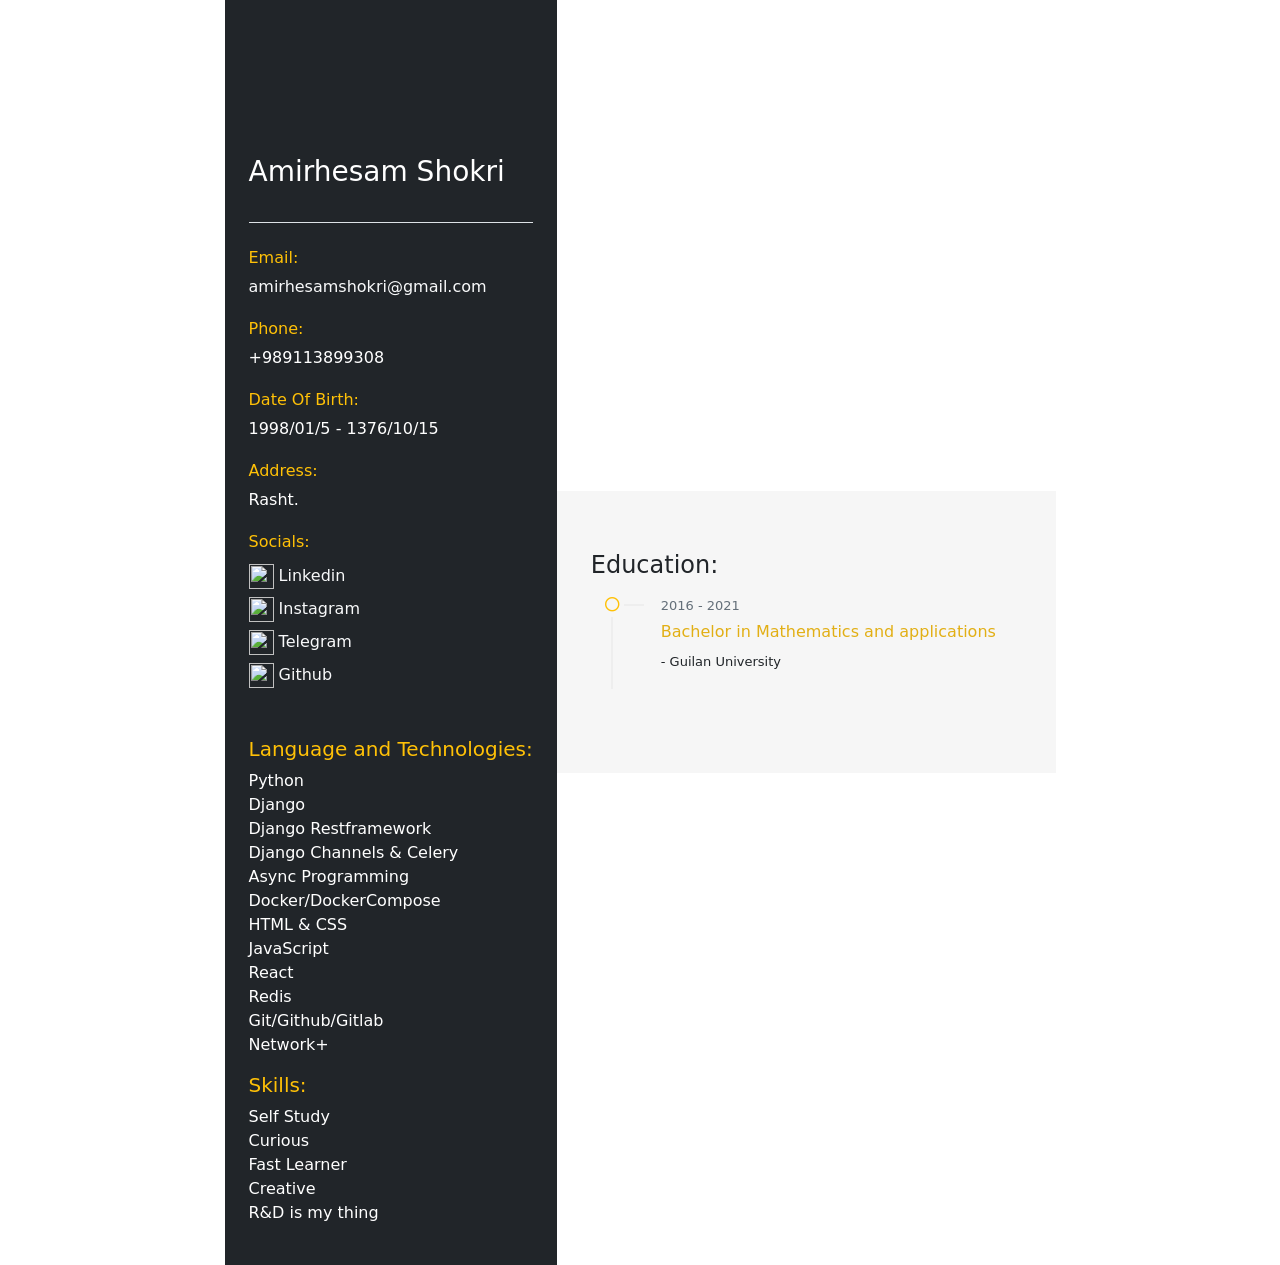
==== index.html @ 5fe0876f "create my info" ====
<!DOCTYPE html>
<html lang="en">

<head>
  <meta charset="utf-8">
  <!--  This file has been downloaded from bootdey.com @bootdey on twitter -->
  <!--  All snippets are MIT license http://bootdey.com/license -->
  <title></title>
  <meta name="viewport" content="width=device-width, initial-scale=1">
  <link rel="icon" type="image/png" href="https://img.icons8.com/ios-glyphs/30/000000/user-male-circle.png" sizes="16x16">  
  <meta name="description" content="This is my personal Resume website to see how i am doing.">
  <meta property="og:title" id="ogtitle" content="Ali Bigdeli Resume" />
  <meta property="og:url" id="ogurl" content="https://aibigdeli.github.io" />
  <meta property="og:description" content="This is my personal Resume website to see how i am doing.">
  <meta property="og:image" id="ogimage" content="https://icc-aria.ir/static/img/team_11.jpg">
  <meta property="og:locale" content="en_US" />
  <meta property="og:locale:alternate" content="fa_IR" />
  <meta property="og:type" content="website" />

  <link href="https://cdn.jsdelivr.net/npm/bootstrap@5.1.1/dist/css/bootstrap.min.css" rel="stylesheet"
    integrity="sha384-F3w7mX95PdgyTmZZMECAngseQB83DfGTowi0iMjiWaeVhAn4FJkqJByhZMI3AhiU" crossorigin="anonymous">
  <link rel="stylesheet" href="./static/css/styles.css">

</head>

<body>
  <link rel="stylesheet" href="https://cdnjs.cloudflare.com/ajax/libs/font-awesome/5.13.1/css/all.min.css"
    integrity="sha256-2XFplPlrFClt0bIdPgpz8H7ojnk10H69xRqd9+uTShA=" crossorigin="anonymous" />

  <div class="container">
    <div class="row justify-content-center">
      <div class="col-md-9">
        <div class="row align-items-center">
          <div class="col-lg-5">
            <div class="resume-base bg-dark user-dashboard-info-box p-4">
              <div class="profile">
                <div class="jobster-user-info">
                  <div class="profile-avatar">
                    <img class="img-fluid " src="" alt="" id="Avatar">
                  </div>
                  <div class="profile-avatar-info mt-3">
                    <h3 class="text-white" id="Name"></h3>
                  </div>
                </div>
              </div>
              <div class="about-candidate border-top">
                <div class="candidate-info">
                  <h6 class="text-warning">Email:</h6>
                  <p class="text-white" ><a class= "link-light text-decoration-none" href="" id="Email"></a></p>
                </div>
                <div class="candidate-info">
                  <h6 class="text-warning">Phone:</h6>
                  <p class="text-white" id="Phone"></p>
                </div>
                <div class="candidate-info">
                  <h6 class="text-warning">Date Of Birth:</h6>
                  <p class="text-white" id="BirthDate"></p>
                </div>
                <div class="candidate-info">
                  <h6 class="text-warning">Address:</h6>
                  <p class="text-white" id="Address"></p>
                </div>
                <div class="candidate-info">
                  <h6 class="text-warning">Socials:</h6>
                  <p class="text-white" id="Socials"></p>
                </div>
              </div>
              <div class="mt-0">
                <h5 class="text-warning">Language and Technologies:</h5>
                <div id="LangTech"></div>
              </div>
              <div class="mt-0 py-3">
                <h5 class="text-warning">Skills:</h5>
                <div id="Skills"></div>
              </div>
            </div>
          </div>
          <div class="col-lg-7">
            <div class="resume-experience">
              <div class="timeline-box">
                <h4 class="resume-experience-title">Education:</h4>
                <div id="Educations"></div>

                <div class="timeline-box mt-4">
                  <div id="Work"></div>
                </div>
                <div id=Awards></div>                
                
              </div>
            </div>
          </div>
        </div>
      </div>
    </div>


    <script src="https://cdnjs.cloudflare.com/ajax/libs/jquery/3.6.0/jquery.min.js"
      integrity="sha512-894YE6QWD5I59HgZOGReFYm4dnWc1Qt5NtvYSaNcOP+u1T9qYdvdihz0PPSiiqn/+/3e7Jo4EaG7TubfWGUrMQ=="
      crossorigin="anonymous" referrerpolicy="no-referrer"></script>
    <script src="https://cdn.jsdelivr.net/npm/bootstrap@5.1.1/dist/js/bootstrap.bundle.min.js"
      integrity="sha384-/bQdsTh/da6pkI1MST/rWKFNjaCP5gBSY4sEBT38Q/9RBh9AH40zEOg7Hlq2THRZ"
      crossorigin="anonymous"></script>

    <script type="text/javascript" src="static/js/detail.js"></script>
</body>





</html>
---- static/css/styles.css ----
/* My Resume */
.profile {
    margin-bottom: 25px;
}
.profile .jobster-user-info {
    display: inline-block;
    width: 100%;
}
.profile .jobster-user-info .profile-avatar {
    position: relative;
    height: 115px;
    width: 115px;
    border-radius: 100%;
    display: inline-block;
}
.profile .jobster-user-info .profile-avatar img {
    border-radius: 100%;
}
.profile .jobster-user-info .profile-avatar i {
    font-size: 16px;
    color: #21c87a;
    position: absolute;
    background: #ffffff;
    border-radius: 100%;
    cursor: pointer;
    height: 30px;
    width: 30px;
    line-height: 30px;
    text-align: center;
    bottom: 20px;
    right: -5px;
}

.about-candidate {
    padding: 25px 0px;
}
.about-candidate .candidate-info {
    margin-bottom: 20px;
}

.resume-experience {
    padding-left: 10px;
    padding-top: 60px;
    padding-bottom: 60px;
    position: relative;
    padding-right: 50px;
    background: #f6f6f6;
}
.resume-experience:before {
    position: absolute;
    left: -40%;
    right: 0;
    width: 100%;
    height: 100%;
    background: #f6f6f6;
    content: "";
    z-index: -1;
    top: 0;
}
.resume-experience .jobster-candidate-timeline .jobster-timeline-item .jobster-timeline-cricle {
    border-color: #f6f6f6;
}

.user-dashboard-info-box .select2-container--default .select2-selection--single .select2-selection__rendered {
    font-weight: bold;
    color: #626262;
}

@media (max-width: 1199px) {
    .secondary-menu ul li a {
        padding: 10px 15px;
    }
}

@media (max-width: 991px) {
    .resume-experience {
        padding-left: 15px;
        padding-top: 30px;
        padding-bottom: 30px;
        padding-right: 15px;
    }
    .resume-experience:before {
        content: none;
    }
    .secondary-menu ul li {
        display: inline-block;
    }
}

@media (max-width: 575px) {
    .secondary-menu ul li a {
        padding: 4px 8px;
    }
}

/*****************************
    Progress Bar
*****************************/
.progress {
    position: relative;
    overflow: inherit;
    height: 3px;
    margin: 40px 0px 15px;
    width: 100%;
    display: inline-block;
}
.progress .progress-bar {
    height: 3px;
    background: #21c87a;
}
.progress .progress-bar-title {
    position: absolute;
    left: 0;
    top: -20px;
    color: #212529;
    font-size: 14px;
    font-weight: 600;
}
.progress .progress-bar-number {
    position: absolute;
    right: 0;
    color: #646f79;
    top: -20px;
}


/* Jobster Candidate */
.jobster-candidate-timeline {
    position: relative;
}
.jobster-candidate-timeline:before {
    content: "";
    position: absolute;
    left: 20px;
    width: 2px;
    top: 5px;
    bottom: 5px;
    height: calc(100% - 5px);
    background-color: #eeeeee;
}

.jobster-candidate-timeline .jobster-timeline-item {
    display: table;
    position: relative;
    margin-bottom: 20px;
    width: 100%;
}

.jobster-candidate-timeline .jobster-timeline-item .jobster-timeline-cricle {
    border-radius: 50%;
    border: 12px solid white;
    z-index: 1;
    top: 5px;
    left: 9px;
    position: absolute;
}
.jobster-candidate-timeline .jobster-timeline-item .jobster-timeline-cricle:before {
    content: "";
    position: absolute;
    left: 12px;
    width: 20px;
    top: -1px;
    bottom: 5px;
    height: 2px;
    background-color: #eeeeee;
}
.jobster-candidate-timeline .jobster-timeline-item .jobster-timeline-cricle > i {
    font-size: 15px;
    top: -8px;
    left: -7px;
    position: absolute;
    color: #ffc107;
}

.jobster-candidate-timeline .jobster-timeline-item .jobster-timeline-info {
    display: table-cell;
    vertical-align: top;
    padding: 5px 0 0 70px;
}
.jobster-candidate-timeline .jobster-timeline-item .jobster-timeline-info h6 {
    color: #e2af15;
    margin: 5px 0 0px;
}
.jobster-candidate-timeline .jobster-timeline-item .jobster-timeline-info span {
    color: #212529;
    font-size: 13px;
    font-weight: 500;
}

.jobster-candidate-timeline span.jobster-timeline-time {
    color: #646f79 !important;
}

.jobster-candidate-timeline .jobster-timeline-icon {
    border: 2px solid #eeeeee;
    width: 42px;
    height: 42px;
    border-radius: 50%;
    line-height: 42px;
    text-align: center;
    background: #ffffff;
    position: relative;
    margin-bottom: 20px;
}
.jobster-candidate-timeline .jobster-timeline-icon i {
    font-size: 16px;
    color: #212529;
}

.select2-container--default .select2-selection--single .select2-selection__arrow {
    top: 16px;
}
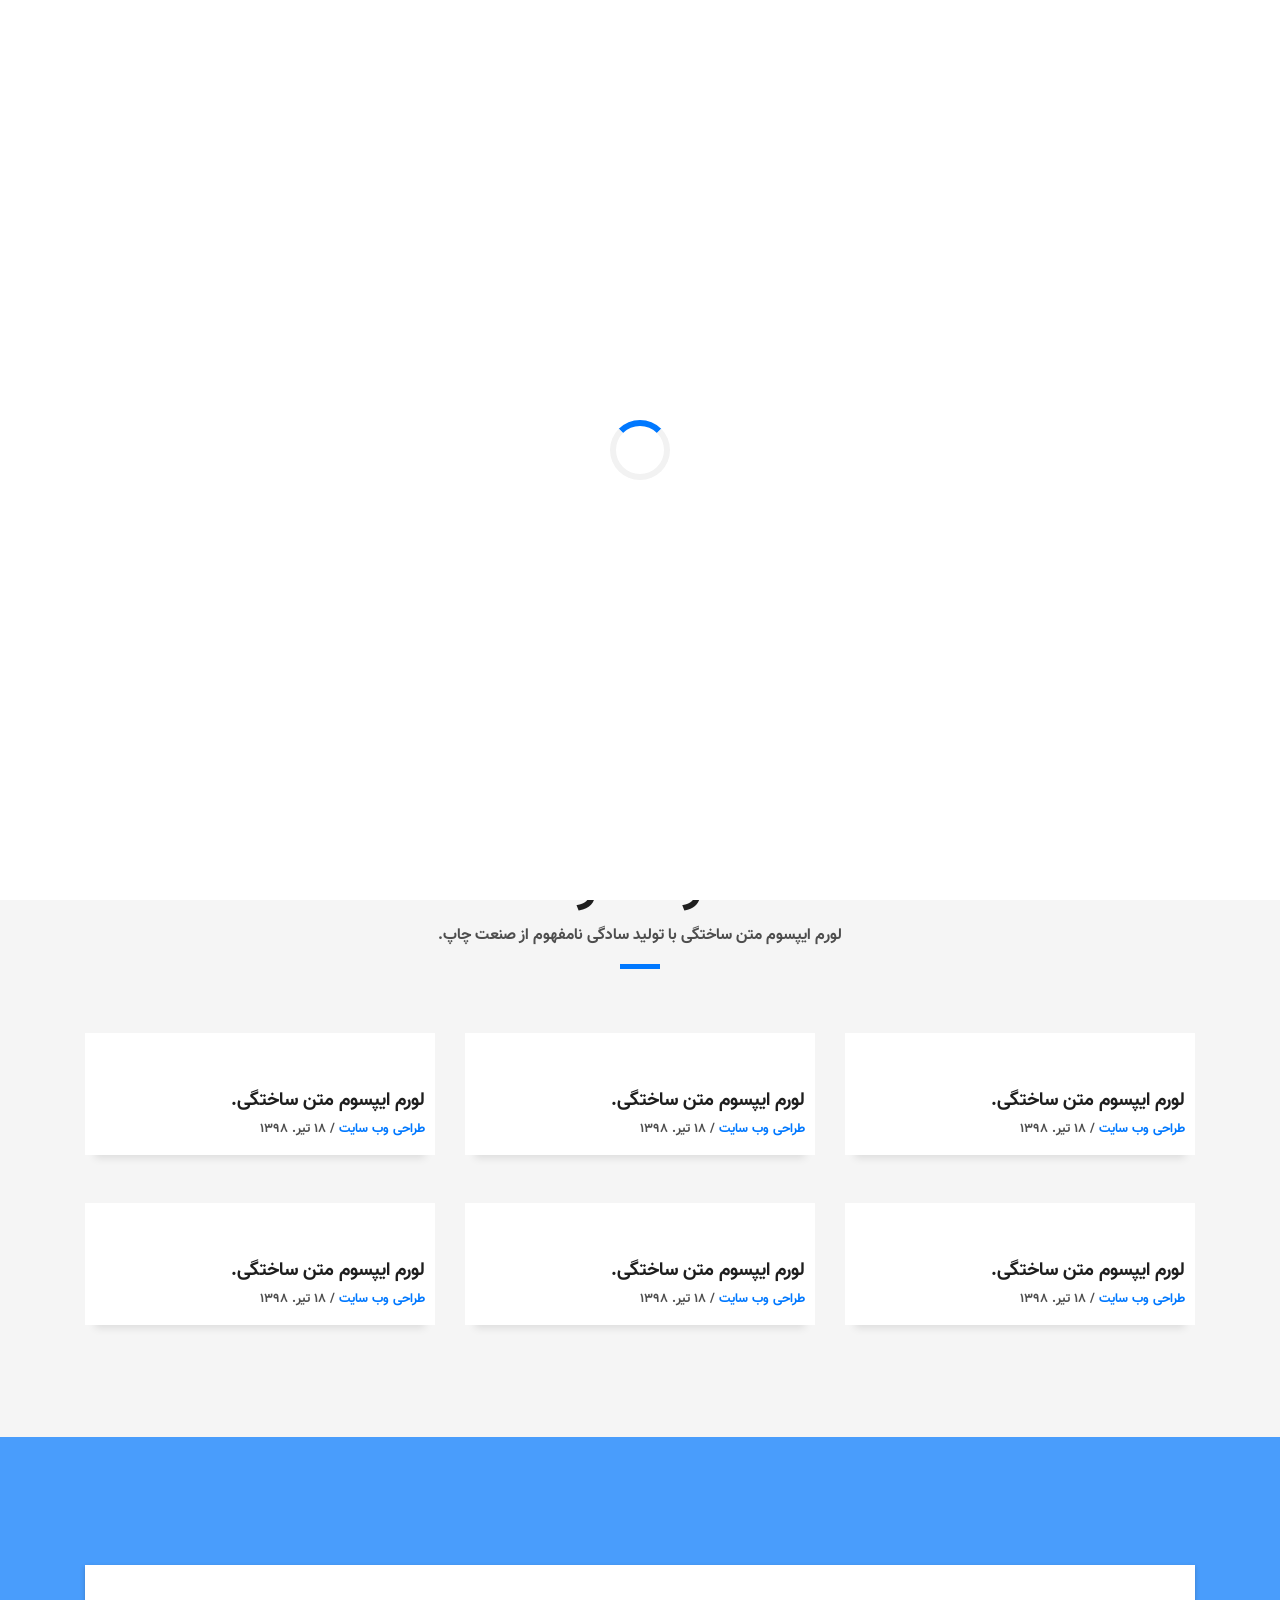
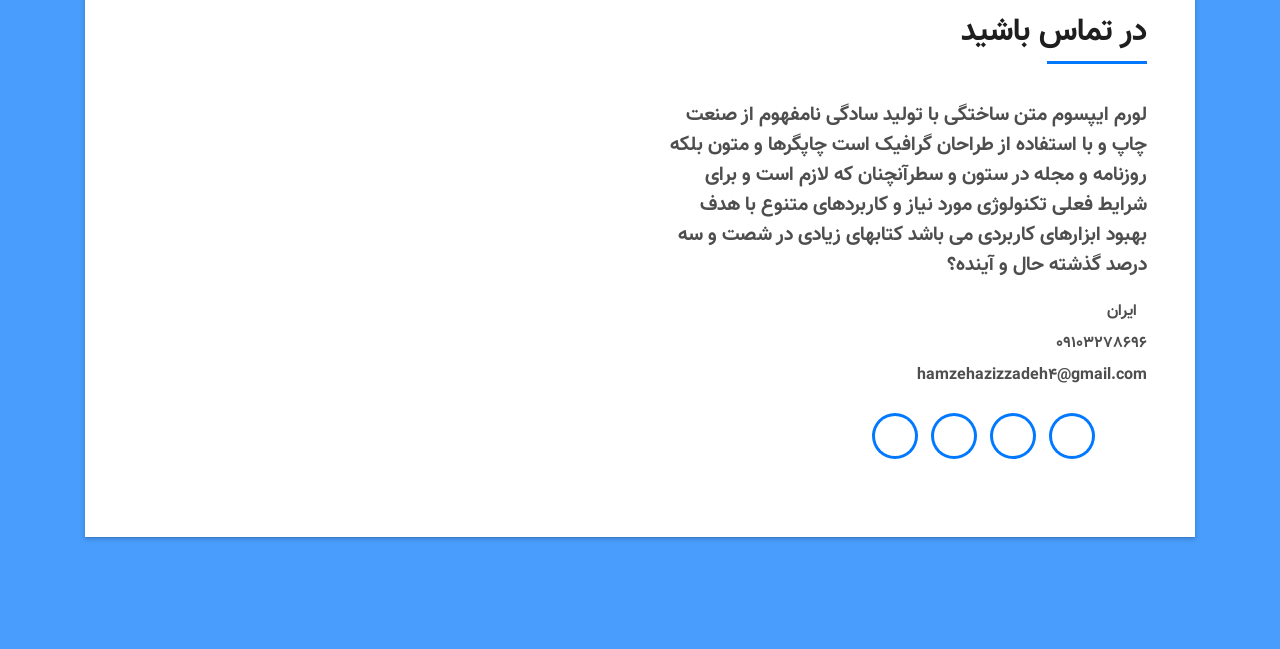
==== commit 8f3da648: "qcv" ====
--- a/index.html
+++ b/index.html
@@ -1,111 +1,439 @@
 <!DOCTYPE html>
 <html lang="en">
-
-<head>
-  <meta charset="utf-8">
-  <!--  This file has been downloaded from bootdey.com @bootdey on twitter -->
-  <!--  All snippets are MIT license http://bootdey.com/license -->
-  <title></title>
-  <meta name="viewport" content="width=device-width, initial-scale=1">
-  <link rel="icon" type="image/png" href="https://img.icons8.com/ios-glyphs/30/000000/user-male-circle.png" sizes="16x16">  
-  <meta name="description" content="This is my personal Resume website to see how i am doing.">
-  <meta property="og:title" id="ogtitle" content="Ali Bigdeli Resume" />
-  <meta property="og:url" id="ogurl" content="https://aibigdeli.github.io" />
-  <meta property="og:description" content="This is my personal Resume website to see how i am doing.">
-  <meta property="og:image" id="ogimage" content="https://icc-aria.ir/static/img/team_11.jpg">
-  <meta property="og:locale" content="en_US" />
-  <meta property="og:locale:alternate" content="fa_IR" />
-  <meta property="og:type" content="website" />
-
-  <link href="https://cdn.jsdelivr.net/npm/bootstrap@5.1.1/dist/css/bootstrap.min.css" rel="stylesheet"
-    integrity="sha384-F3w7mX95PdgyTmZZMECAngseQB83DfGTowi0iMjiWaeVhAn4FJkqJByhZMI3AhiU" crossorigin="anonymous">
-  <link rel="stylesheet" href="./static/css/styles.css">
-
-</head>
-
-<body>
-  <link rel="stylesheet" href="https://cdnjs.cloudflare.com/ajax/libs/font-awesome/5.13.1/css/all.min.css"
-    integrity="sha256-2XFplPlrFClt0bIdPgpz8H7ojnk10H69xRqd9+uTShA=" crossorigin="anonymous" />
-
-  <div class="container">
-    <div class="row justify-content-center">
-      <div class="col-md-9">
-        <div class="row align-items-center">
-          <div class="col-lg-5">
-            <div class="resume-base bg-dark user-dashboard-info-box p-4">
-              <div class="profile">
-                <div class="jobster-user-info">
-                  <div class="profile-avatar">
-                    <img class="img-fluid " src="" alt="" id="Avatar">
-                  </div>
-                  <div class="profile-avatar-info mt-3">
-                    <h3 class="text-white" id="Name"></h3>
-                  </div>
-                </div>
-              </div>
-              <div class="about-candidate border-top">
-                <div class="candidate-info">
-                  <h6 class="text-warning">Email:</h6>
-                  <p class="text-white" ><a class= "link-light text-decoration-none" href="" id="Email"></a></p>
-                </div>
-                <div class="candidate-info">
-                  <h6 class="text-warning">Phone:</h6>
-                  <p class="text-white" id="Phone"></p>
-                </div>
-                <div class="candidate-info">
-                  <h6 class="text-warning">Date Of Birth:</h6>
-                  <p class="text-white" id="BirthDate"></p>
-                </div>
-                <div class="candidate-info">
-                  <h6 class="text-warning">Address:</h6>
-                  <p class="text-white" id="Address"></p>
-                </div>
-                <div class="candidate-info">
-                  <h6 class="text-warning">Socials:</h6>
-                  <p class="text-white" id="Socials"></p>
-                </div>
-              </div>
-              <div class="mt-0">
-                <h5 class="text-warning">Language and Technologies:</h5>
-                <div id="LangTech"></div>
-              </div>
-              <div class="mt-0 py-3">
-                <h5 class="text-warning">Skills:</h5>
-                <div id="Skills"></div>
-              </div>
-            </div>
-          </div>
-          <div class="col-lg-7">
-            <div class="resume-experience">
-              <div class="timeline-box">
-                <h4 class="resume-experience-title">Education:</h4>
-                <div id="Educations"></div>
-
-                <div class="timeline-box mt-4">
-                  <div id="Work"></div>
-                </div>
-                <div id=Awards></div>                
-                
+  <head>
+    <meta charset="utf-8" />
+    <title>Alireza Resume</title>
+    <meta content="width=device-width, initial-scale=1.0" name="viewport" />
+    <meta content="" name="keywords" />
+    <meta content="" name="description" />
+
+    <!-- Favicons -->
+    <link href="img/testimonial-2.jpg" rel="icon" />
+    <link href="img/testimonial-2.jpg" rel="apple-touch-icon" />
+
+    <!-- Bootstrap CSS File -->
+    <link href="lib/bootstrap/css/bootstrap.min.css" rel="stylesheet" />
+    <link href="lib/bootstrap/css/bootstrap1min.css" rel="stylesheet" />
+
+    <!-- Libraries CSS Files -->
+    <link href="lib/font-awesome/css/font-awesome.min.css" rel="stylesheet" />
+    <link href="lib/animate/animate.min.css" rel="stylesheet" />
+    <link href="lib/ionicons/css/ionicons.min.css" rel="stylesheet" />
+    <link href="lib/owlcarousel/assets/owl.carousel.min.css" rel="stylesheet" />
+    <link href="lib/lightbox/css/lightbox.min.css" rel="stylesheet" />
+
+    <!-- Main Stylesheet File -->
+    <link href="css/style.css" rel="stylesheet" />
+    <!-- <link href="css/style-green.css" rel="stylesheet"> -->
+    <!-- <link href="css/style-orange.css" rel="stylesheet"> -->
+    <!-- <link href="css/style-purple.css" rel="stylesheet"> -->
+    <!-- <link href="css/style-red.css" rel="stylesheet"> -->
+    <!-- <link href="css/style-sky-blue.css" rel="stylesheet"> -->
+  </head>
+
+  <body id="page-top" class="rtl">
+    <section id="about" class="about-mf sect-pt4 route">
+      <div class="container">
+        <div class="row">
+          <div class="col-sm-12">
+            <div class="box-shadow-full">
+              <div class="row">
+                <div class="col-md-6">
+                  <div class="row">
+                    <div class="col-sm-6 col-md-5">
+                      <div class="about-img">
+                        <img
+                          src="img/testimonial-2.jpg"
+                          class="img-fluid rounded b-shadow-a"
+                          alt=""
+                        />
+                      </div>
+                    </div>
+                    <div class="col-sm-6 col-md-7">
+                      <div class="about-info">
+                        <p>
+                          <span class="title-s">نام: </span>
+                          <span>حمزه عزیززاده</span>
+                        </p>
+                        <p>
+                          <span class="title-s">مشخصات: </span>
+                          <span>طراح و توسعه دهنده وب</span>
+                        </p>
+                        <p>
+                          <span class="title-s">پست الکترونیک: </span>
+                          <a href="mailto:hamzehazizzadeh4@gmail.com"
+                            >hamzehazizzadeh4@gmail.com</a
+                          >
+                        </p>
+                        <p>
+                          <span class="title-s">تلفن: </span>
+                          <a href="tel:+989103278696">09103278696</a>
+                        </p>
+                      </div>
+                    </div>
+                  </div>
+                  <div class="skill-mf">
+                    <p class="title-s">مهارت های من</p>
+                    <span>Java Script</span> <span class="pull-left">89%</span>
+                    <div class="progress">
+                      <div
+                        class="progress-bar"
+                        role="progressbar"
+                        style="width: 89%"
+                        aria-valuenow="89"
+                        aria-valuemin="0"
+                        aria-valuemax="100"
+                      ></div>
+                    </div>
+                    <span>React JS</span> <span class="pull-left">86%</span>
+                    <div class="progress">
+                      <div
+                        class="progress-bar"
+                        role="progressbar"
+                        style="width: 86%"
+                        aria-valuenow="86"
+                        aria-valuemin="0"
+                        aria-valuemax="100"
+                      ></div>
+                    </div>
+                    <span>Redux</span> <span class="pull-left">79%</span>
+                    <div class="progress">
+                      <div
+                        class="progress-bar"
+                        role="progressbar"
+                        style="width: 79%"
+                        aria-valuenow="79"
+                        aria-valuemin="0"
+                        aria-valuemax="100"
+                      ></div>
+                    </div>
+                    <span>Type Script</span> <span class="pull-left">84%</span>
+                    <div class="progress">
+                      <div
+                        class="progress-bar"
+                        role="progressbar"
+                        style="width: 84%"
+                        aria-valuenow="84"
+                        aria-valuemin="0"
+                        aria-valuemax="100"
+                      ></div>
+                    </div>
+                    <span>PWA</span> <span class="pull-left">82%</span>
+                    <div class="progress">
+                      <div
+                        class="progress-bar"
+                        role="progressbar"
+                        style="width: 82%"
+                        aria-valuenow="82"
+                        aria-valuemin="0"
+                        aria-valuemax="100"
+                      ></div>
+                    </div>
+                  </div>
+                </div>
+                <div class="col-md-6">
+                  <div class="about-me pt-4 pt-md-0">
+                    <div class="title-box-2">
+                      <h5 class="title-left">درباره من</h5>
+                    </div>
+                    <p class="lead text-justify">
+                      لورم ایپسوم متن ساختگی با تولید سادگی نامفهوم از صنعت چاپ
+                      و با استفاده از طراحان گرافیک است چاپگرها و متون بلکه
+                      روزنامه و مجله در ستون و سطرآنچنان که لازم است و برای
+                      شرایط فعلی تکنولوژی مورد نیاز.
+                    </p>
+                    <p class="lead text-justify">
+                      لورم ایپسوم متن ساختگی با تولید سادگی نامفهوم از صنعت چاپ
+                      و با استفاده از طراحان گرافیک است چاپگرها و متون بلکه
+                      روزنامه و مجله در ستون و سطرآنچنان که لازم است و برای
+                      شرایط فعلی تکنولوژی مورد نیاز.
+                    </p>
+                    <p class="lead text-justify">
+                      لورم ایپسوم متن ساختگی با تولید سادگی نامفهوم از صنعت چاپ
+                      و با استفاده از طراحان گرافیک است چاپگرها و متون بلکه
+                      روزنامه و مجله در ستون و سطرآنچنان که لازم است و برای
+                      روزنامه و مجله در ستون و سطرآنچنان که لازم است و برای
+                      روزنامه و مجله در ستون و سطرآنچنان که لازم است و برای
+                      شرایط فعلی تکنولوژی مورد نیاز.
+                    </p>
+                  </div>
+                </div>
               </div>
             </div>
           </div>
         </div>
       </div>
-    </div>
-
-
-    <script src="https://cdnjs.cloudflare.com/ajax/libs/jquery/3.6.0/jquery.min.js"
-      integrity="sha512-894YE6QWD5I59HgZOGReFYm4dnWc1Qt5NtvYSaNcOP+u1T9qYdvdihz0PPSiiqn/+/3e7Jo4EaG7TubfWGUrMQ=="
-      crossorigin="anonymous" referrerpolicy="no-referrer"></script>
-    <script src="https://cdn.jsdelivr.net/npm/bootstrap@5.1.1/dist/js/bootstrap.bundle.min.js"
-      integrity="sha384-/bQdsTh/da6pkI1MST/rWKFNjaCP5gBSY4sEBT38Q/9RBh9AH40zEOg7Hlq2THRZ"
-      crossorigin="anonymous"></script>
-
-    <script type="text/javascript" src="static/js/detail.js"></script>
-</body>
-
-
-
-
-
-</html>+    </section>
+
+    <section id="work" class="portfolio-mf sect-pt4 route">
+      <div class="container">
+        <div class="row">
+          <div class="col-sm-12">
+            <div class="title-box text-center">
+              <h3 class="title-a">نمونه کارها</h3>
+              <p class="subtitle-a">
+                لورم ایپسوم متن ساختگی با تولید سادگی نامفهوم از صنعت چاپ.
+              </p>
+              <div class="line-mf"></div>
+            </div>
+          </div>
+        </div>
+        <div class="row">
+          <div class="col-md-4">
+            <div class="work-box">
+              <a href="img/work-1.jpg" data-lightbox="gallery-mf">
+                <div class="work-img">
+                  <img src="img/work-1.jpg" alt="" class="img-fluid" />
+                </div>
+                <div class="work-content">
+                  <div class="row">
+                    <div class="col-sm-8">
+                      <h2 class="w-title">لورم ایپسوم متن ساختگی.</h2>
+                      <div class="w-more">
+                        <span class="w-ctegory">طراحی وب سایت</span> /
+                        <span class="w-date">18 تیر. 1398</span>
+                      </div>
+                    </div>
+                    <div class="col-sm-4">
+                      <div class="w-like">
+                        <span class="ion-ios-plus-outline"></span>
+                      </div>
+                    </div>
+                  </div>
+                </div>
+              </a>
+            </div>
+          </div>
+          <div class="col-md-4">
+            <div class="work-box">
+              <a href="img/work-2.jpg" data-lightbox="gallery-mf">
+                <div class="work-img">
+                  <img src="img/work-2.jpg" alt="" class="img-fluid" />
+                </div>
+                <div class="work-content">
+                  <div class="row">
+                    <div class="col-sm-8">
+                      <h2 class="w-title">لورم ایپسوم متن ساختگی.</h2>
+                      <div class="w-more">
+                        <span class="w-ctegory">طراحی وب سایت</span> /
+                        <span class="w-date">18 تیر. 1398</span>
+                      </div>
+                    </div>
+                    <div class="col-sm-4">
+                      <div class="w-like">
+                        <span class="ion-ios-plus-outline"></span>
+                      </div>
+                    </div>
+                  </div>
+                </div>
+              </a>
+            </div>
+          </div>
+          <div class="col-md-4">
+            <div class="work-box">
+              <a href="img/work-3.jpg" data-lightbox="gallery-mf">
+                <div class="work-img">
+                  <img src="img/work-3.jpg" alt="" class="img-fluid" />
+                </div>
+                <div class="work-content">
+                  <div class="row">
+                    <div class="col-sm-8">
+                      <h2 class="w-title">لورم ایپسوم متن ساختگی.</h2>
+                      <div class="w-more">
+                        <span class="w-ctegory">طراحی وب سایت</span> /
+                        <span class="w-date">18 تیر. 1398</span>
+                      </div>
+                    </div>
+                    <div class="col-sm-4">
+                      <div class="w-like">
+                        <span class="ion-ios-plus-outline"></span>
+                      </div>
+                    </div>
+                  </div>
+                </div>
+              </a>
+            </div>
+          </div>
+          <div class="col-md-4">
+            <div class="work-box">
+              <a href="img/work-4.jpg" data-lightbox="gallery-mf">
+                <div class="work-img">
+                  <img src="img/work-4.jpg" alt="" class="img-fluid" />
+                </div>
+                <div class="work-content">
+                  <div class="row">
+                    <div class="col-sm-8">
+                      <h2 class="w-title">لورم ایپسوم متن ساختگی.</h2>
+                      <div class="w-more">
+                        <span class="w-ctegory">طراحی وب سایت</span> /
+                        <span class="w-date">18 تیر. 1398</span>
+                      </div>
+                    </div>
+                    <div class="col-sm-4">
+                      <div class="w-like">
+                        <span class="ion-ios-plus-outline"></span>
+                      </div>
+                    </div>
+                  </div>
+                </div>
+              </a>
+            </div>
+          </div>
+          <div class="col-md-4">
+            <div class="work-box">
+              <a href="img/work-5.jpg" data-lightbox="gallery-mf">
+                <div class="work-img">
+                  <img src="img/work-5.jpg" alt="" class="img-fluid" />
+                </div>
+                <div class="work-content">
+                  <div class="row">
+                    <div class="col-sm-8">
+                      <h2 class="w-title">لورم ایپسوم متن ساختگی.</h2>
+                      <div class="w-more">
+                        <span class="w-ctegory">طراحی وب سایت</span> /
+                        <span class="w-date">18 تیر. 1398</span>
+                      </div>
+                    </div>
+                    <div class="col-sm-4">
+                      <div class="w-like">
+                        <span class="ion-ios-plus-outline"></span>
+                      </div>
+                    </div>
+                  </div>
+                </div>
+              </a>
+            </div>
+          </div>
+          <div class="col-md-4">
+            <div class="work-box">
+              <a href="img/work-6.jpg" data-lightbox="gallery-mf">
+                <div class="work-img">
+                  <img src="img/work-6.jpg" alt="" class="img-fluid" />
+                </div>
+                <div class="work-content">
+                  <div class="row">
+                    <div class="col-sm-8">
+                      <h2 class="w-title">لورم ایپسوم متن ساختگی.</h2>
+                      <div class="w-more">
+                        <span class="w-ctegory">طراحی وب سایت</span> /
+                        <span class="w-date">18 تیر. 1398</span>
+                      </div>
+                    </div>
+                    <div class="col-sm-4">
+                      <div class="w-like">
+                        <span class="ion-ios-plus-outline"></span>
+                      </div>
+                    </div>
+                  </div>
+                </div>
+              </a>
+            </div>
+          </div>
+        </div>
+      </div>
+    </section>
+
+    <section
+      class="paralax-mf footer-paralax bg-image sect-mt4 route"
+      style="background-image: url(img/overlay-bg.jpg)"
+    >
+      <div class="overlay-mf"></div>
+      <div class="container">
+        <div class="row">
+          <div class="col-sm-12">
+            <div class="contact-mf">
+              <div id="contact" class="box-shadow-full">
+                <div class="row">
+                  <div class="col-md-6">
+                    <div class="title-box-2 pt-4 pt-md-0">
+                      <h5 class="title-left">در تماس باشید</h5>
+                    </div>
+                    <div class="more-info">
+                      <p class="lead">
+                        لورم ایپسوم متن ساختگی با تولید سادگی نامفهوم از صنعت
+                        چاپ و با استفاده از طراحان گرافیک است چاپگرها و متون
+                        بلکه روزنامه و مجله در ستون و سطرآنچنان که لازم است و
+                        برای شرایط فعلی تکنولوژی مورد نیاز و کاربردهای متنوع با
+                        هدف بهبود ابزارهای کاربردی می باشد کتابهای زیادی در شصت
+                        و سه درصد گذشته حال و آینده؟
+                      </p>
+                      <ul class="list-ico pr-0">
+                        <li><span class="ion-ios-location"></span> ایران</li>
+                        <li>
+                          <span class="ion-ios-telephone"></span> 09103278696
+                        </li>
+                        <li>
+                          <span class="ion-email"></span>
+                          hamzehazizzadeh4@gmail.com
+                        </li>
+                      </ul>
+                    </div>
+                    <div class="socials">
+                      <ul>
+                        <li>
+                          <a href=""
+                            ><span class="ico-circle"
+                              ><i class="ion-social-facebook"></i></span
+                          ></a>
+                        </li>
+                        <li>
+                          <a href=""
+                            ><span class="ico-circle"
+                              ><i class="ion-social-instagram"></i></span
+                          ></a>
+                        </li>
+                        <li>
+                          <a href=""
+                            ><span class="ico-circle"
+                              ><i class="ion-social-twitter"></i></span
+                          ></a>
+                        </li>
+                        <li>
+                          <a href=""
+                            ><span class="ico-circle"
+                              ><i class="ion-social-pinterest"></i></span
+                          ></a>
+                        </li>
+                      </ul>
+                    </div>
+                  </div>
+                </div>
+              </div>
+            </div>
+          </div>
+        </div>
+      </div>
+      <footer>
+        <div class="container">
+          <div class="row">
+            <div class="col-sm-12">
+              <div class="copyright-box">
+              </div>
+            </div>
+          </div>
+        </div>
+      </footer>
+    </section>
+    <!--/ Section Contact-footer End /-->
+
+    <a href="#" class="back-to-top"><i class="fa fa-chevron-up"></i></a>
+    <div id="preloader"></div>
+
+    <!-- JavaScript Libraries -->
+    <script src="lib/jquery/jquery.min.js"></script>
+    <script src="lib/jquery/jquery-migrate.min.js"></script>
+    <script src="lib/popper/popper.min.js"></script>
+    <script src="lib/bootstrap/js/bootstrap.min.js"></script>
+    <script src="lib/easing/easing.min.js"></script>
+    <script src="lib/counterup/jquery.waypoints.min.js"></script>
+    <script src="lib/counterup/jquery.counterup.js"></script>
+    <script src="lib/owlcarousel/owl.carousel.min.js"></script>
+    <script src="lib/lightbox/js/lightbox.min.js"></script>
+    <script src="lib/typed/typed.min.js"></script>
+    <!-- Contact Form JavaScript File -->
+    <script src="contactform/contactform.js"></script>
+
+    <!-- Template Main Javascript File -->
+    <script src="js/main.js"></script>
+  </body>
+</html>
--- a/css/style.css
+++ b/css/style.css
@@ -0,0 +1,1299 @@
+/*
+  Author: Hamzeh Azizzadeh
+  Author URI: https://hamzehazizzadeh.ir/
+  Theme Name: DevFolio
+  Theme URL: https://bootstrapmade.com/devfolio-bootstrap-portfolio-html-template/
+  Author: BootstrapMade.com
+  License: https://bootstrapmade.com/license/
+*/
+
+/*======================================
+//--//-->   STYLES GENERALES
+======================================*/
+
+/*----------------------------------------*/
+/* Font Vazir */
+/*----------------------------------------*/
+@font-face {
+  font-family: "VazirB";
+  src: url("../fonts/VazirBoldFD/Vazir-Bold-FD.eot"); /* IE9 Compat Modes */
+  src: url("../fonts/VazirBoldFD/Vazir-Bold-FD.eot") format("embedded-opentype"),
+    /* IE6-IE8 */ url("../fonts/VazirBoldFD/Vazir-Bold-FD.woff2")
+      format("woff2"),
+    /* Super Modern Browsers */ url("../fonts/VazirBoldFD/Vazir-Bold-FD.woff")
+      format("woff"),
+    /* Pretty Modern Browsers */ url("../fonts/VazirBoldFD/Vazir-Bold-FD.woff")
+      format("truetype"); /* Safari, Android, iOS */
+  /*url('webfont.svg#svgFontName') format('svg'); !* Legacy iOS *!*/
+}
+
+body {
+  background-color: #f5f5f5;
+  color: #4e4e4e;
+  font-family: "VazirB";
+}
+
+i {
+  font-family: initial;
+}
+
+h1,
+h2,
+h3,
+h4,
+h5,
+h6 {
+  color: #1e1e1e;
+}
+
+a {
+  color: #1e1e1e;
+  transition: all 0.5s ease-in-out;
+}
+
+a:hover {
+  color: #0078ff;
+  text-decoration: none;
+  transition: all 0.5s ease-in-out;
+}
+
+.p-r {
+  position: relative;
+}
+
+.color-a {
+  color: #0078ff;
+}
+
+.color-d {
+  color: #f5f5f5;
+}
+
+.color-text-a {
+  color: #4e4e4e;
+}
+
+.box-shadow,
+.paralax-mf,
+.service-box,
+.work-box,
+.card-blog {
+  box-shadow: 0 13px 8px -10px rgba(0, 0, 0, 0.1);
+}
+
+.box-shadow-a,
+.button:hover {
+  box-shadow: 0 0 0 4px #cde1f8;
+}
+
+.display-5 {
+  font-size: 2.5rem;
+  font-weight: 300;
+  line-height: 1.1;
+}
+
+.display-6 {
+  font-size: 2rem;
+  font-weight: 300;
+  line-height: 1.1;
+}
+
+.avatar {
+  width: 32px;
+  height: 32px;
+  margin-right: 4px;
+  overflow: hidden;
+}
+
+.bg-image {
+  background-repeat: no-repeat;
+  background-attachment: fixed;
+  background-size: cover;
+  background-position: center center;
+}
+
+.overlay-mf {
+  background-color: #0078ff;
+}
+
+.overlay-mf {
+  position: absolute;
+  top: 0;
+  left: 0px;
+  padding: 0;
+  height: 100%;
+  width: 100%;
+  opacity: 0.7;
+}
+
+.paralax-mf {
+  position: relative;
+  padding: 8rem 0;
+}
+
+.display-table {
+  width: 100%;
+  height: 100%;
+  display: table;
+}
+
+.table-cell {
+  display: table-cell;
+  vertical-align: middle;
+}
+
+/*--/ Sections /--*/
+
+.sect-4 {
+  padding: 4rem 0;
+}
+
+.sect-pt4 {
+  padding-top: 4rem;
+}
+
+.sect-mt4 {
+  margin-top: 4rem;
+}
+
+/*--/ Title s /--*/
+
+.title-s {
+  font-weight: 600;
+  color: #1e1e1e;
+  font-size: 1.1rem;
+}
+
+/*--/ Title A /--*/
+
+.title-box {
+  margin-bottom: 4rem;
+}
+
+.title-a {
+  font-size: 3rem;
+  font-weight: bold;
+  text-transform: uppercase;
+}
+
+.subtitle-a {
+  color: #4e4e4e;
+}
+
+.line-mf {
+  width: 40px;
+  height: 5px;
+  background-color: #0078ff;
+  margin: 0 auto;
+}
+
+/*--/ Title Left /--*/
+
+.title-box-2 {
+  margin-bottom: 3rem;
+}
+
+.title-left {
+  font-size: 2rem;
+  position: relative;
+}
+
+.title-left:before {
+  content: "";
+  position: absolute;
+  height: 3px;
+  background-color: #0078ff;
+  width: 100px;
+  bottom: -12px;
+}
+
+/*------/ Box /------*/
+
+.box-pl2 {
+  padding-left: 2rem;
+}
+
+.box-shadow-full {
+  padding: 3rem 1.25rem;
+  position: relative;
+  background-color: #fff;
+  margin-bottom: 3rem;
+  z-index: 2;
+  box-shadow: 0 1px 1px 0 rgba(0, 0, 0, 0.06), 0 2px 5px 0 rgba(0, 0, 0, 0.2);
+}
+
+/*------/ Socials /------*/
+
+.socials {
+  padding: 1.5rem 0;
+}
+
+.socials ul li {
+  display: inline-block;
+}
+
+.socials .ico-circle {
+  height: 40px;
+  width: 40px;
+  font-size: 1.7rem;
+  border-radius: 50%;
+  line-height: 1.4;
+  margin: 0 15px 0 0;
+  box-shadow: 0 0 0 3px #0078ff;
+  transition: all 500ms ease;
+}
+
+.socials .ico-circle:hover {
+  background-color: #0078ff;
+  color: #fff;
+  box-shadow: 0 0 0 3px #cde1f8;
+  transition: all 500ms ease;
+}
+
+/*------/ Ul resect /------*/
+
+.ul-resect,
+.socials ul,
+.list-ico,
+.blog-wrapper .post-meta ul,
+.box-comments .list-comments,
+.widget-sidebar .list-sidebar,
+.widget-tags ul {
+  list-style: none;
+  padding-left: 0;
+  margin-bottom: 0;
+}
+
+.list-ico {
+  line-height: 2;
+}
+
+.list-ico span {
+  color: #0078ff;
+  margin-right: 10px;
+}
+
+/*------/ Ico Circle /------*/
+
+.ico-circle {
+  height: 100px;
+  width: 100px;
+  font-size: 2rem;
+  border-radius: 50%;
+  line-height: 1.55;
+  margin: 0 auto;
+  text-align: center;
+  box-shadow: 0 0 0 10px #0078ff;
+  display: block;
+}
+
+/*------/ Owl Carousel /------*/
+
+.owl-theme .owl-dots {
+  text-align: center;
+  margin-top: 18px;
+}
+
+.owl-theme .owl-dots .owl-dot {
+  display: inline-block;
+}
+
+.owl-theme .owl-dots .owl-dot span {
+  width: 18px;
+  height: 7px;
+  margin: 5px 5px;
+  background: #cde1f8;
+  border: 0px solid #cde1f8;
+  display: block;
+  transition: all 0.6s ease-in-out;
+  cursor: pointer;
+}
+
+.owl-theme .owl-dots .owl-dot:hover span {
+  background-color: #cde1f8;
+}
+
+.owl-theme .owl-dots .owl-dot.active span {
+  background-color: #1b1b1b;
+  width: 25px;
+}
+
+/*--/ Scrolltop s /--*/
+
+.scrolltop-mf {
+  position: relative;
+  display: none;
+}
+
+.scrolltop-mf span {
+  z-index: 999;
+  position: fixed;
+  width: 42px;
+  height: 42px;
+  background-color: #0078ff;
+  opacity: 0.7;
+  font-size: 1.6rem;
+  line-height: 1.5;
+  text-align: center;
+  color: #fff;
+  top: auto;
+  left: auto;
+  right: 30px;
+  bottom: 50px;
+  cursor: pointer;
+  border-radius: 50%;
+}
+
+/* Back to top button */
+
+.back-to-top {
+  position: fixed;
+  display: none;
+  background: #0078ff;
+  color: #fff;
+  width: 44px;
+  height: 44px;
+  text-align: center;
+  line-height: 1;
+  font-size: 16px;
+  border-radius: 50%;
+  right: 15px;
+  bottom: 15px;
+  transition: background 0.5s;
+  z-index: 11;
+}
+
+.back-to-top i {
+  padding-top: 12px;
+  color: #fff;
+}
+
+/* Prelaoder */
+
+#preloader {
+  position: fixed;
+  top: 0;
+  left: 0;
+  right: 0;
+  bottom: 0;
+  z-index: 9999;
+  overflow: hidden;
+  background: #fff;
+}
+
+#preloader:before {
+  content: "";
+  position: fixed;
+  top: calc(50% - 30px);
+  left: calc(50% - 30px);
+  border: 6px solid #f2f2f2;
+  border-top: 6px solid #0078ff;
+  border-radius: 50%;
+  width: 60px;
+  height: 60px;
+  -webkit-animation: animate-preloader 1s linear infinite;
+  animation: animate-preloader 1s linear infinite;
+}
+
+@-webkit-keyframes animate-preloader {
+  0% {
+    -webkit-transform: rotate(0deg);
+    transform: rotate(0deg);
+  }
+
+  100% {
+    -webkit-transform: rotate(360deg);
+    transform: rotate(360deg);
+  }
+}
+
+@keyframes animate-preloader {
+  0% {
+    -webkit-transform: rotate(0deg);
+    transform: rotate(0deg);
+  }
+
+  100% {
+    -webkit-transform: rotate(360deg);
+    transform: rotate(360deg);
+  }
+}
+
+/*======================================
+//--//-->   NAVBAR
+======================================*/
+
+.navbar-b {
+  transition: all 0.5s ease-in-out;
+  background-color: transparent;
+  padding-top: 1.563rem;
+  padding-bottom: 1.563rem;
+}
+
+.navbar-b.navbar-reduce {
+  box-shadow: 0px 6px 9px 0px rgba(0, 0, 0, 0.06);
+}
+
+.navbar-b.navbar-trans .nav-item,
+.navbar-b.navbar-reduce .nav-item {
+  position: relative;
+  padding-right: 10px;
+  padding-left: 0;
+}
+
+.navbar-b.navbar-trans .nav-link,
+.navbar-b.navbar-reduce .nav-link {
+  color: #fff;
+  text-transform: uppercase;
+  font-weight: 600;
+}
+
+.navbar-b.navbar-trans .nav-link:before,
+.navbar-b.navbar-reduce .nav-link:before {
+  content: "";
+  position: absolute;
+  margin-left: 0px;
+  width: 0%;
+  bottom: 0;
+  left: 0;
+  height: 2px;
+  transition: all 500ms ease;
+}
+
+.navbar-b.navbar-trans .nav-link:hover,
+.navbar-b.navbar-reduce .nav-link:hover {
+  color: #1b1b1b;
+}
+
+.navbar-b.navbar-trans .nav-link:hover:before,
+.navbar-b.navbar-reduce .nav-link:hover:before {
+  width: 35px;
+}
+
+.navbar-b.navbar-trans .show > .nav-link:before,
+.navbar-b.navbar-trans .active > .nav-link:before,
+.navbar-b.navbar-trans .nav-link.show:before,
+.navbar-b.navbar-trans .nav-link.active:before,
+.navbar-b.navbar-reduce .show > .nav-link:before,
+.navbar-b.navbar-reduce .active > .nav-link:before,
+.navbar-b.navbar-reduce .nav-link.show:before,
+.navbar-b.navbar-reduce .nav-link.active:before {
+  width: 100%;
+}
+
+.navbar-b.navbar-trans .nav-link:before {
+  background-color: #fff;
+}
+
+.navbar-b.navbar-trans .nav-link:hover {
+  color: #fff;
+}
+
+.navbar-b.navbar-trans .show > .nav-link,
+.navbar-b.navbar-trans .active > .nav-link,
+.navbar-b.navbar-trans .nav-link.show,
+.navbar-b.navbar-trans .nav-link.active {
+  color: #fff;
+}
+
+.navbar-b.navbar-reduce {
+  transition: all 0.5s ease-in-out;
+  background-color: #fff;
+  padding-top: 15px;
+  padding-bottom: 15px;
+}
+
+.navbar-b.navbar-reduce .nav-link {
+  color: #0078ff;
+}
+
+.navbar-b.navbar-reduce .nav-link:before {
+  background-color: #0078ff;
+}
+
+.navbar-b.navbar-reduce .nav-link:hover {
+  color: #0078ff;
+}
+
+.navbar-b.navbar-reduce .show > .nav-link,
+.navbar-b.navbar-reduce .active > .nav-link,
+.navbar-b.navbar-reduce .nav-link.show,
+.navbar-b.navbar-reduce .nav-link.active {
+  color: #0078ff;
+}
+
+.navbar-b.navbar-reduce .navbar-brand {
+  color: #0078ff;
+}
+
+.navbar-b.navbar-reduce .navbar-toggler span {
+  background-color: #1b1b1b;
+}
+
+.navbar-b .navbar-brand {
+  color: #fff;
+  font-size: 1.6rem;
+  font-weight: 600;
+}
+
+.navbar-b .navbar-nav .dropdown-item.show .dropdown-menu,
+.navbar-b .dropdown.show .dropdown-menu,
+.navbar-b .dropdown-btn.show .dropdown-menu {
+  -webkit-transform: translate3d(0px, 0px, 0px);
+  transform: translate3d(0px, 0px, 0px);
+  visibility: visible !important;
+}
+
+.navbar-b .dropdown-menu {
+  margin: 1.12rem 0 0;
+  border-radius: 0;
+}
+
+.navbar-b .dropdown-menu .dropdown-item {
+  padding: 0.7rem 1.7rem;
+  transition: all 500ms ease;
+}
+
+.navbar-b .dropdown-menu .dropdown-item:hover {
+  background-color: #0078ff;
+  color: #fff;
+  transition: all 500ms ease;
+}
+
+.navbar-b .dropdown-menu .dropdown-item.active {
+  background-color: #0078ff;
+}
+
+/*--/ Hamburger Navbar /--*/
+
+.navbar-toggler {
+  position: relative;
+}
+
+.navbar-toggler:focus,
+.navbar-toggler:active {
+  outline: 0;
+}
+
+.navbar-toggler span {
+  display: block;
+  background-color: #fff;
+  height: 3px;
+  width: 25px;
+  margin-top: 4px;
+  margin-bottom: 4px;
+  -webkit-transform: rotate(0deg);
+  transform: rotate(0deg);
+  left: 0;
+  opacity: 1;
+}
+
+.navbar-toggler span:nth-child(1),
+.navbar-toggler span:nth-child(3) {
+  transition: -webkit-transform 0.35s ease-in-out;
+  transition: transform 0.35s ease-in-out;
+  transition: transform 0.35s ease-in-out, -webkit-transform 0.35s ease-in-out;
+}
+
+.navbar-toggler:not(.collapsed) span:nth-child(1) {
+  position: absolute;
+  left: 12px;
+  top: 10px;
+  -webkit-transform: rotate(135deg);
+  transform: rotate(135deg);
+  opacity: 0.9;
+}
+
+.navbar-toggler:not(.collapsed) span:nth-child(2) {
+  height: 12px;
+  visibility: hidden;
+  background-color: transparent;
+}
+
+.navbar-toggler:not(.collapsed) span:nth-child(3) {
+  position: absolute;
+  left: 12px;
+  top: 10px;
+  -webkit-transform: rotate(-135deg);
+  transform: rotate(-135deg);
+  opacity: 0.9;
+}
+
+/*======================================
+//--//-->   INTRO
+======================================*/
+
+.intro {
+  height: 100vh;
+  position: relative;
+  color: #fff;
+}
+
+.intro .intro-content {
+  text-align: center;
+  position: absolute;
+}
+
+.intro .overlay-itro {
+  background-color: rgba(0, 0, 0, 0.6);
+  position: absolute;
+  top: 0;
+  left: 0px;
+  padding: 0;
+  height: 100%;
+  width: 100%;
+  opacity: 0.9;
+}
+
+.intro .intro-title {
+  color: #fff;
+  font-weight: 600;
+  font-size: 3rem;
+}
+
+.intro .intro-subtitle {
+  font-size: 1.5rem;
+  font-weight: 300;
+}
+
+.intro .text-slider-items {
+  display: none;
+}
+
+.intro-single {
+  height: 350px;
+}
+
+.intro-single .intro-content {
+  margin-top: 30px;
+}
+
+.intro-single .intro-title {
+  text-transform: uppercase;
+  font-size: 3rem;
+}
+
+.intro-single .breadcrumb {
+  background-color: transparent;
+  color: #0078ff;
+}
+
+.intro-single .breadcrumb .breadcrumb-item:before {
+  color: #cde1f8;
+}
+
+.intro-single .breadcrumb .breadcrumb-item.active {
+  color: #cde1f8;
+}
+
+.intro-single .breadcrumb a {
+  color: #fff;
+}
+
+/*======================================
+//--//-->   ABOUT
+======================================*/
+
+.about-mf .box-shadow-full {
+  padding-top: 4rem;
+  padding-bottom: 4rem;
+}
+
+.about-mf .about-img {
+  margin-bottom: 2rem;
+}
+
+.about-mf .about-img img {
+  margin-left: 10px;
+}
+
+.skill-mf span {
+  color: #4e4e4e;
+}
+
+.skill-mf .progress {
+  background-color: #cde1f8;
+  margin: 0.5rem 0 1.2rem 0;
+  border-radius: 0;
+  height: 0.7rem;
+}
+
+.skill-mf .progress .progress-bar {
+  height: 0.7rem;
+  background-color: #0078ff;
+}
+
+/*======================================
+//--//-->   SERVICES
+======================================*/
+
+.service-box {
+  background-color: #fff;
+  padding: 2.5rem 1.3rem;
+  border-radius: 1rem;
+  margin-bottom: 3rem;
+}
+
+.service-box:hover .ico-circle {
+  transition: all 500ms ease;
+  color: #fff;
+  background-color: #0078ff;
+  box-shadow: 0 0 0 10px #cde1f8;
+}
+
+.service-box .service-ico {
+  margin-bottom: 1rem;
+  color: #1e1e1e;
+}
+
+.service-box .ico-circle {
+  transition: all 500ms ease;
+  font-size: 4rem;
+}
+
+.service-box .s-title {
+  font-size: 1.4rem;
+  text-transform: uppercase;
+  text-align: center;
+  padding: 0.4rem 0;
+}
+
+.service-box .s-description {
+  color: #4e4e4e;
+}
+
+/*======================================
+//--//-->   COUNTER
+======================================*/
+
+.counter-box {
+  color: #fff;
+  text-align: center;
+}
+
+.counter-ico {
+  margin-bottom: 1rem;
+}
+
+.counter-ico .ico-circle {
+  height: 60px;
+  width: 60px;
+  line-height: 1.8;
+  box-shadow: 0 0 0 10px #cde1f8;
+}
+
+.counter-num .counter {
+  font-size: 2rem;
+  margin-bottom: 0;
+}
+
+/*======================================
+//--//-->   PORTFOLIO
+======================================*/
+
+.work-box {
+  margin-bottom: 3rem;
+  -webkit-backface-visibility: hidden;
+  backface-visibility: hidden;
+  background-color: #fff;
+}
+
+.work-box:hover img {
+  -webkit-transform: scale(1.3);
+  transform: scale(1.3);
+}
+
+.work-img {
+  display: block;
+  overflow: hidden;
+}
+
+.work-img img {
+  transition: all 1s;
+}
+
+.work-content {
+  padding: 2rem 3% 1rem 4%;
+}
+
+.work-content .w-more {
+  color: #4e4e4e;
+  font-size: 0.8rem;
+}
+
+.work-content .w-more .w-ctegory {
+  color: #0078ff;
+}
+
+.work-content .w-like {
+  font-size: 2.5rem;
+  color: #0078ff;
+  float: right;
+}
+
+.work-content .w-like a {
+  color: #0078ff;
+}
+
+.work-content .w-like .num-like {
+  font-size: 0.7rem;
+}
+
+.w-title {
+  font-size: 1.2rem;
+}
+
+/*======================================
+//--//-->   TESTIMONIALS
+======================================*/
+
+.testimonials .owl-carousel .owl-item img {
+  width: auto;
+}
+
+.testimonial-box {
+  color: #fff;
+  text-align: center;
+}
+
+.testimonial-box .author-test {
+  margin-top: 1rem;
+}
+
+.testimonial-box .author-test img {
+  margin: 0 auto;
+}
+
+.testimonial-box .author {
+  color: #fff;
+  text-transform: uppercase;
+  font-weight: 600;
+  margin: 1rem 0;
+  display: block;
+  font-size: 1.4rem;
+}
+
+.testimonial-box .comit {
+  font-size: 2rem;
+  color: #0078ff;
+  background-color: #fff;
+  width: 52px;
+  height: 52px;
+  display: block;
+  margin: 0 auto;
+  border-radius: 50%;
+  line-height: 1.6;
+}
+
+/*======================================
+//--//-->   BLOG
+======================================*/
+
+.card-blog .card-body {
+  position: relative;
+}
+
+.card-blog .card-category-box {
+  position: absolute;
+  text-align: center;
+  top: -16px;
+  left: 15px;
+  right: 15px;
+  line-height: 25px;
+  overflow: hidden;
+}
+
+.card-blog .card-category {
+  display: inline-block;
+  color: #fff;
+  padding: 0 15px 5px;
+  overflow: hidden;
+  background-color: #0078ff;
+  border-radius: 4px;
+}
+
+.card-blog .card-category .category {
+  color: #fff;
+  display: inline-block;
+  text-transform: uppercase;
+  font-size: 0.7rem;
+  letter-spacing: 0.1px;
+  margin-bottom: 0;
+}
+
+.card-blog .card-title {
+  font-size: 1.3rem;
+  margin-top: 0.6rem;
+}
+
+.card-blog .card-description {
+  color: #4e4e4e;
+}
+
+.card-blog .post-author {
+  display: inline-block;
+}
+
+.card-blog .post-date {
+  color: #4e4e4e;
+  display: inline-block;
+  float: left;
+}
+
+/*======================================
+//--//-->   BLOG-SINGLE
+======================================*/
+
+.post-box,
+.form-comments,
+.box-comments,
+.widget-sidebar {
+  padding: 2rem;
+  background-color: #fff;
+  margin-bottom: 3rem;
+}
+
+.blog-wrapper .article-title {
+  font-size: 1.5rem;
+}
+
+.blog-wrapper .post-meta {
+  margin: 1rem 0;
+}
+
+.blog-wrapper .post-meta ul {
+  border-left: 4px solid #0078ff;
+  margin-top: 1rem;
+}
+
+.blog-wrapper .post-meta ul li {
+  display: inline-block;
+  margin-left: 15px;
+}
+
+.blog-wrapper .post-meta ul a {
+  color: #0078ff;
+}
+
+.blog-wrapper .post-meta ul span {
+  color: #1e1e1e;
+}
+
+.blog-wrapper .blockquote {
+  border-left: 4px solid #0078ff;
+  padding: 18px;
+  font-style: italic;
+}
+
+/*------/ Comments /------*/
+
+.box-comments .list-comments li {
+  padding-bottom: 40px;
+}
+
+.box-comments .list-comments .comment-avatar {
+  display: table-cell;
+  vertical-align: top;
+}
+
+.box-comments .list-comments .comment-avatar img {
+  width: 80px;
+  height: 80px;
+}
+
+.box-comments .list-comments .comment-author {
+  font-size: 1.3rem;
+}
+
+.box-comments .list-comments .comment-details {
+  display: table-cell;
+  vertical-align: top;
+  padding-left: 25px;
+}
+
+.box-comments .list-comments a {
+  color: #0078ff;
+}
+
+.box-comments .list-comments span {
+  color: #1e1e1e;
+  font-style: italic;
+}
+
+.box-comments .comment-children {
+  margin-left: 40px;
+}
+
+/*------/ Sidebar /------*/
+
+.widget-sidebar .sidebar-title {
+  font-size: 1.6rem;
+  font-weight: 600;
+  border-left: 5px solid #0078ff;
+  padding-left: 15px;
+  text-transform: uppercase;
+  margin-bottom: 1.5rem;
+}
+
+.widget-sidebar .list-sidebar li {
+  position: relative;
+  padding: 6px 0 6px 24px;
+}
+
+.widget-sidebar .list-sidebar li:before {
+  position: absolute;
+  content: "";
+  width: 10px;
+  height: 1px;
+  left: 0;
+  background-color: #0078ff;
+  top: 20px;
+}
+
+.sidebar-search input {
+  background-color: #fff;
+  border-radius: 0;
+  transition: all 0.5s ease-in-out;
+}
+
+.sidebar-search .btn-search {
+  background-color: #0078ff;
+  border-color: #0078ff;
+  border-radius: 0;
+  padding-left: 20px;
+  padding-right: 20px;
+}
+
+.widget-tags ul li {
+  display: inline-block;
+  background-color: #0078ff;
+  padding: 0.2rem 0.6rem;
+  margin-bottom: 0.5rem;
+  border-radius: 15px;
+}
+
+.widget-tags ul li a {
+  color: #fff;
+}
+
+/*======================================
+//--//-->   CONTACT
+======================================*/
+
+.footer-paralax {
+  padding: 4rem 0 0 0;
+}
+
+.contact-mf {
+  margin-top: 4rem;
+}
+
+/*======================================
+//--//-->   FOOTER
+======================================*/
+
+footer {
+  text-align: center;
+  color: #fff;
+  padding-bottom: 4rem;
+}
+
+footer .copyright {
+  margin-bottom: 0.3rem;
+}
+
+footer .credits {
+  margin-bottom: 0;
+}
+
+footer .credits a {
+  color: #fff;
+}
+
+.footerLink:hover{
+  color: whitesmoke !important;
+}
+
+/*======================================
+//--//-->   CONtaCT FORM
+======================================*/
+
+#sendmessage {
+  color: #0078ff;
+  border: 1px solid #0078ff;
+  display: none;
+  text-align: center;
+  padding: 15px;
+  font-weight: 600;
+  margin-bottom: 15px;
+}
+
+#errormessage {
+  color: red;
+  display: none;
+  border: 1px solid red;
+  text-align: center;
+  padding: 15px;
+  font-weight: 600;
+  margin-bottom: 15px;
+}
+
+#sendmessage.show,
+#errormessage.show,
+.show {
+  display: block;
+}
+
+.validation {
+  color: red;
+  display: none;
+  margin: 5px 0;
+  font-weight: 400;
+  font-size: 13px;
+}
+
+/*======================================
+//--//-->   BUTTON
+======================================*/
+
+.button {
+  display: inline-block;
+  padding: 0.3rem 0.6rem;
+  text-align: center;
+  vertical-align: middle;
+  -webkit-user-select: none;
+  -moz-user-select: none;
+  -ms-user-select: none;
+  user-select: none;
+  font-size: 1rem;
+  border-radius: 0.3rem;
+  border: 1px solid transparent;
+  transition: all 500ms ease;
+  cursor: pointer;
+}
+
+.button:focus {
+  outline: 0;
+}
+
+.button:hover {
+  background-color: #0062d3;
+  color: #fff;
+  transition: all 500ms ease;
+}
+
+.button-a {
+  background-color: #0078ff;
+  color: #fff;
+  border-color: #cde1f8;
+}
+
+.button-big {
+  padding: 0.9rem 2.3rem;
+  font-size: 1.2rem;
+}
+
+.button-rouded {
+  border-radius: 5rem;
+}
+
+.btn-lg {
+  padding: 0.5rem 1rem;
+  font-size: 1.25rem;
+  line-height: 1.5;
+  border-radius: 0.3rem;
+}
+
+@media (min-width: 577px) {
+  .counter-box {
+    margin-bottom: 1.8rem;
+  }
+}
+
+@media (max-width: 575px) {
+  .about-mf {
+    text-align: center;
+  }
+}
+
+@media (min-width: 767px) {
+  .about-mf .box-pl2 {
+    margin-top: 3rem;
+    padding-left: 0rem;
+  }
+
+  .card-blog {
+    margin-bottom: 3rem;
+  }
+
+  .contact-mf .box-pl2 {
+    margin-top: 3rem;
+    padding-left: 0rem;
+  }
+}
+
+@media (min-width: 768px) {
+  .box-shadow-full {
+    padding: 3rem;
+  }
+
+  .navbar-b.navbar-trans .nav-item,
+  .navbar-b.navbar-reduce .nav-item {
+    padding-left: 10px;
+  }
+
+  .intro .intro-title {
+    font-size: 4.5rem;
+  }
+
+  .intro .intro-subtitle {
+    font-size: 2.5rem;
+  }
+
+  .intro-single .intro-title {
+    font-size: 3.5rem;
+  }
+
+  .testimonial-box .description {
+    padding: 0 5rem;
+  }
+
+  .post-box,
+  .form-comments,
+  .box-comments,
+  .widget-sidebar {
+    padding: 3rem;
+  }
+
+  .blog-wrapper .article-title {
+    font-size: 1.9rem;
+  }
+
+  .box-comments .list-comments .comment-author {
+    font-size: 1.5rem;
+  }
+}
+
+@media (min-width: 992px) {
+  .testimonial-box .description {
+    padding: 0 8rem;
+  }
+}
+
+@media (min-width: 1200px) {
+  .testimonial-box .description {
+    padding: 0 13rem;
+  }
+}
+
+@media (max-width: 1024px) {
+  .bg-image {
+    background-attachment: scroll;
+  }
+}
+
+@media (max-width: 768px) {
+  .back-to-top {
+    bottom: 15px;
+  }
+}
--- a/css/style-green.css
+++ b/css/style-green.css
@@ -0,0 +1,1278 @@
+
+@font-face {
+  font-family: "VazirB";
+  src: url("../fonts/VazirBoldFD/Vazir-Bold-FD.eot"); /* IE9 Compat Modes */
+  src: url("../fonts/VazirBoldFD/Vazir-Bold-FD.eot") format("embedded-opentype"),
+    /* IE6-IE8 */ url("../fonts/VazirBoldFD/Vazir-Bold-FD.woff2")
+      format("woff2"),
+    /* Super Modern Browsers */ url("../fonts/VazirBoldFD/Vazir-Bold-FD.woff")
+      format("woff"),
+    /* Pretty Modern Browsers */ url("../fonts/VazirBoldFD/Vazir-Bold-FD.woff")
+      format("truetype"); /* Safari, Android, iOS */
+  /*url('webfont.svg#svgFontName') format('svg'); !* Legacy iOS *!*/
+}
+
+body {
+  background-color: #f5f5f5;
+  color: #4e4e4e;
+  font-family: "VazirB";
+}
+
+i {
+  font-family: initial;
+}
+
+h1,
+h2,
+h3,
+h4,
+h5,
+h6 {
+  color: #1e1e1e;
+}
+
+a {
+  color: #1e1e1e;
+  transition: all 0.5s ease-in-out;
+}
+
+a:hover {
+  color: #24b67e;
+  text-decoration: none;
+  transition: all 0.5s ease-in-out;
+}
+
+.p-r {
+  position: relative;
+}
+
+.color-a {
+  color: #24b67e;
+}
+
+.color-d {
+  color: #f5f5f5;
+}
+
+.color-text-a {
+  color: #4e4e4e;
+}
+
+.box-shadow,
+.paralax-mf,
+.service-box,
+.work-box,
+.card-blog {
+  box-shadow: 0 13px 8px -10px rgba(0, 0, 0, 0.1);
+}
+
+.box-shadow-a,
+.button:hover {
+  box-shadow: 0 0 0 4px #bbf5df;
+}
+
+.display-5 {
+  font-size: 2.5rem;
+  font-weight: 300;
+  line-height: 1.1;
+}
+
+.display-6 {
+  font-size: 2rem;
+  font-weight: 300;
+  line-height: 1.1;
+}
+
+.avatar {
+  width: 32px;
+  height: 32px;
+  margin-right: 4px;
+  overflow: hidden;
+}
+
+.bg-image {
+  background-repeat: no-repeat;
+  background-attachment: fixed;
+  background-size: cover;
+  background-position: center center;
+}
+
+.overlay-mf {
+  background-color: #24b67e;
+}
+
+.overlay-mf {
+  position: absolute;
+  top: 0;
+  left: 0px;
+  padding: 0;
+  height: 100%;
+  width: 100%;
+  opacity: .7;
+}
+
+.paralax-mf {
+  position: relative;
+  padding: 8rem 0;
+}
+
+.display-table {
+  width: 100%;
+  height: 100%;
+  display: table;
+}
+
+.table-cell {
+  display: table-cell;
+  vertical-align: middle;
+}
+
+/*--/ Sections /--*/
+
+.sect-4 {
+  padding: 4rem 0;
+}
+
+.sect-pt4 {
+  padding-top: 4rem;
+}
+
+.sect-mt4 {
+  margin-top: 4rem;
+}
+
+/*--/ Title s /--*/
+
+.title-s {
+  font-weight: 600;
+  color: #1e1e1e;
+  font-size: 1.1rem;
+}
+
+/*--/ Title A /--*/
+
+.title-box {
+  margin-bottom: 4rem;
+}
+
+.title-a {
+  font-size: 3rem;
+  font-weight: bold;
+  text-transform: uppercase;
+}
+
+.subtitle-a {
+  color: #4e4e4e;
+}
+
+.line-mf {
+  width: 40px;
+  height: 5px;
+  background-color: #24b67e;
+  margin: 0 auto;
+}
+
+/*--/ Title Left /--*/
+
+.title-box-2 {
+  margin-bottom: 3rem;
+}
+
+.title-left {
+  font-size: 2rem;
+  position: relative;
+}
+
+.title-left:before {
+  content: '';
+  position: absolute;
+  height: 3px;
+  background-color: #24b67e;
+  width: 100px;
+  bottom: -12px;
+}
+
+/*------/ Box /------*/
+
+.box-pl2 {
+  padding-left: 2rem;
+}
+
+.box-shadow-full {
+  padding: 3rem 1.25rem;
+  position: relative;
+  background-color: #fff;
+  margin-bottom: 3rem;
+  z-index: 2;
+  box-shadow: 0 1px 1px 0 rgba(0, 0, 0, 0.06), 0 2px 5px 0 rgba(0, 0, 0, 0.2);
+}
+
+/*------/ Socials /------*/
+
+.socials {
+  padding: 1.5rem 0;
+}
+
+.socials ul li {
+  display: inline-block;
+}
+
+.socials .ico-circle {
+  height: 40px;
+  width: 40px;
+  font-size: 1.7rem;
+  border-radius: 50%;
+  line-height: 1.4;
+  margin: 0 15px 0 0;
+  box-shadow: 0 0 0 3px #24b67e;
+  transition: all 500ms ease;
+}
+
+.socials .ico-circle:hover {
+  background-color: #24b67e;
+  color: #fff;
+  box-shadow: 0 0 0 3px #bbf5df;
+  transition: all 500ms ease;
+}
+
+/*------/ Ul resect /------*/
+
+.ul-resect,
+.socials ul,
+.list-ico,
+.blog-wrapper .post-meta ul,
+.box-comments .list-comments,
+.widget-sidebar .list-sidebar,
+.widget-tags ul {
+  list-style: none;
+  padding-left: 0;
+  margin-bottom: 0;
+}
+
+.list-ico {
+  line-height: 2;
+}
+
+.list-ico span {
+  color: #24b67e;
+  margin-right: 10px;
+}
+
+/*------/ Ico Circle /------*/
+
+.ico-circle {
+  height: 100px;
+  width: 100px;
+  font-size: 2rem;
+  border-radius: 50%;
+  line-height: 1.55;
+  margin: 0 auto;
+  text-align: center;
+  box-shadow: 0 0 0 10px #24b67e;
+  display: block;
+}
+
+/*------/ Owl Carousel /------*/
+
+.owl-theme .owl-dots {
+  text-align: center;
+  margin-top: 18px;
+}
+
+.owl-theme .owl-dots .owl-dot {
+  display: inline-block;
+}
+
+.owl-theme .owl-dots .owl-dot span {
+  width: 18px;
+  height: 7px;
+  margin: 5px 5px;
+  background: #bbf5df;
+  border: 0px solid #bbf5df;
+  display: block;
+  transition: all 0.6s ease-in-out;
+  cursor: pointer;
+}
+
+.owl-theme .owl-dots .owl-dot:hover span {
+  background-color: #bbf5df;
+}
+
+.owl-theme .owl-dots .owl-dot.active span {
+  background-color: #1B1B1B;
+  width: 25px;
+}
+
+/*--/ Scrolltop s /--*/
+
+.scrolltop-mf {
+  position: relative;
+  display: none;
+}
+
+.scrolltop-mf span {
+  z-index: 999;
+  position: fixed;
+  width: 42px;
+  height: 42px;
+  background-color: #24b67e;
+  opacity: .7;
+  font-size: 1.6rem;
+  line-height: 1.5;
+  text-align: center;
+  color: #fff;
+  top: auto;
+  left: auto;
+  right: 30px;
+  bottom: 50px;
+  cursor: pointer;
+  border-radius: 50%;
+}
+
+/* Back to top button */
+
+.back-to-top {
+  position: fixed;
+  display: none;
+  background: #24b67e;
+  color: #fff;
+  width: 44px;
+  height: 44px;
+  text-align: center;
+  line-height: 1;
+  font-size: 16px;
+  border-radius: 50%;
+  right: 15px;
+  bottom: 15px;
+  transition: background 0.5s;
+  z-index: 11;
+}
+
+.back-to-top i {
+  padding-top: 12px;
+  color: #fff;
+}
+
+/* Prelaoder */
+
+#preloader {
+  position: fixed;
+  top: 0;
+  left: 0;
+  right: 0;
+  bottom: 0;
+  z-index: 9999;
+  overflow: hidden;
+  background: #fff;
+}
+
+#preloader:before {
+  content: "";
+  position: fixed;
+  top: calc(50% - 30px);
+  left: calc(50% - 30px);
+  border: 6px solid #f2f2f2;
+  border-top: 6px solid #24b67e;
+  border-radius: 50%;
+  width: 60px;
+  height: 60px;
+  -webkit-animation: animate-preloader 1s linear infinite;
+  animation: animate-preloader 1s linear infinite;
+}
+
+@-webkit-keyframes animate-preloader {
+  0% {
+    -webkit-transform: rotate(0deg);
+    transform: rotate(0deg);
+  }
+
+  100% {
+    -webkit-transform: rotate(360deg);
+    transform: rotate(360deg);
+  }
+}
+
+@keyframes animate-preloader {
+  0% {
+    -webkit-transform: rotate(0deg);
+    transform: rotate(0deg);
+  }
+
+  100% {
+    -webkit-transform: rotate(360deg);
+    transform: rotate(360deg);
+  }
+}
+
+/*======================================
+//--//-->   NAVBAR
+======================================*/
+
+.navbar-b {
+  transition: all .5s ease-in-out;
+  background-color: transparent;
+  padding-top: 1.563rem;
+  padding-bottom: 1.563rem;
+}
+
+.navbar-b.navbar-reduce {
+  box-shadow: 0px 6px 9px 0px rgba(0, 0, 0, 0.06);
+}
+
+.navbar-b.navbar-trans .nav-item,
+.navbar-b.navbar-reduce .nav-item {
+  position: relative;
+  padding-right: 10px;
+  padding-left: 0;
+}
+
+.navbar-b.navbar-trans .nav-link,
+.navbar-b.navbar-reduce .nav-link {
+  color: #fff;
+  text-transform: uppercase;
+  font-weight: 600;
+}
+
+.navbar-b.navbar-trans .nav-link:before,
+.navbar-b.navbar-reduce .nav-link:before {
+  content: '';
+  position: absolute;
+  margin-left: 0px;
+  width: 0%;
+  bottom: 0;
+  left: 0;
+  height: 2px;
+  transition: all 500ms ease;
+}
+
+.navbar-b.navbar-trans .nav-link:hover,
+.navbar-b.navbar-reduce .nav-link:hover {
+  color: #1B1B1B;
+}
+
+.navbar-b.navbar-trans .nav-link:hover:before,
+.navbar-b.navbar-reduce .nav-link:hover:before {
+  width: 35px;
+}
+
+.navbar-b.navbar-trans .show > .nav-link:before,
+.navbar-b.navbar-trans .active > .nav-link:before,
+.navbar-b.navbar-trans .nav-link.show:before,
+.navbar-b.navbar-trans .nav-link.active:before,
+.navbar-b.navbar-reduce .show > .nav-link:before,
+.navbar-b.navbar-reduce .active > .nav-link:before,
+.navbar-b.navbar-reduce .nav-link.show:before,
+.navbar-b.navbar-reduce .nav-link.active:before {
+  width: 100%;
+}
+
+.navbar-b.navbar-trans .nav-link:before {
+  background-color: #fff;
+}
+
+.navbar-b.navbar-trans .nav-link:hover {
+  color: #fff;
+}
+
+.navbar-b.navbar-trans .show > .nav-link,
+.navbar-b.navbar-trans .active > .nav-link,
+.navbar-b.navbar-trans .nav-link.show,
+.navbar-b.navbar-trans .nav-link.active {
+  color: #fff;
+}
+
+.navbar-b.navbar-reduce {
+  transition: all .5s ease-in-out;
+  background-color: #fff;
+  padding-top: 15px;
+  padding-bottom: 15px;
+}
+
+.navbar-b.navbar-reduce .nav-link {
+  color: #24b67e;
+}
+
+.navbar-b.navbar-reduce .nav-link:before {
+  background-color: #24b67e;
+}
+
+.navbar-b.navbar-reduce .nav-link:hover {
+  color: #24b67e;
+}
+
+.navbar-b.navbar-reduce .show > .nav-link,
+.navbar-b.navbar-reduce .active > .nav-link,
+.navbar-b.navbar-reduce .nav-link.show,
+.navbar-b.navbar-reduce .nav-link.active {
+  color: #24b67e;
+}
+
+.navbar-b.navbar-reduce .navbar-brand {
+  color: #24b67e;
+}
+
+.navbar-b.navbar-reduce .navbar-toggler span {
+  background-color: #1B1B1B;
+}
+
+.navbar-b .navbar-brand {
+  color: #fff;
+  font-size: 1.6rem;
+  font-weight: 600;
+}
+
+.navbar-b .navbar-nav .dropdown-item.show .dropdown-menu,
+.navbar-b .dropdown.show .dropdown-menu,
+.navbar-b .dropdown-btn.show .dropdown-menu {
+  -webkit-transform: translate3d(0px, 0px, 0px);
+  transform: translate3d(0px, 0px, 0px);
+  visibility: visible !important;
+}
+
+.navbar-b .dropdown-menu {
+  margin: 1.12rem 0 0;
+  border-radius: 0;
+}
+
+.navbar-b .dropdown-menu .dropdown-item {
+  padding: .7rem 1.7rem;
+  transition: all 500ms ease;
+}
+
+.navbar-b .dropdown-menu .dropdown-item:hover {
+  background-color: #24b67e;
+  color: #fff;
+  transition: all 500ms ease;
+}
+
+.navbar-b .dropdown-menu .dropdown-item.active {
+  background-color: #24b67e;
+}
+
+/*--/ Hamburger Navbar /--*/
+
+.navbar-toggler {
+  position: relative;
+}
+
+.navbar-toggler:focus,
+.navbar-toggler:active {
+  outline: 0;
+}
+
+.navbar-toggler span {
+  display: block;
+  background-color: #fff;
+  height: 3px;
+  width: 25px;
+  margin-top: 4px;
+  margin-bottom: 4px;
+  -webkit-transform: rotate(0deg);
+  transform: rotate(0deg);
+  left: 0;
+  opacity: 1;
+}
+
+.navbar-toggler span:nth-child(1),
+.navbar-toggler span:nth-child(3) {
+  transition: -webkit-transform .35s ease-in-out;
+  transition: transform .35s ease-in-out;
+  transition: transform .35s ease-in-out, -webkit-transform .35s ease-in-out;
+}
+
+.navbar-toggler:not(.collapsed) span:nth-child(1) {
+  position: absolute;
+  left: 12px;
+  top: 10px;
+  -webkit-transform: rotate(135deg);
+  transform: rotate(135deg);
+  opacity: 0.9;
+}
+
+.navbar-toggler:not(.collapsed) span:nth-child(2) {
+  height: 12px;
+  visibility: hidden;
+  background-color: transparent;
+}
+
+.navbar-toggler:not(.collapsed) span:nth-child(3) {
+  position: absolute;
+  left: 12px;
+  top: 10px;
+  -webkit-transform: rotate(-135deg);
+  transform: rotate(-135deg);
+  opacity: 0.9;
+}
+
+/*======================================
+//--//-->   INTRO
+======================================*/
+
+.intro {
+  height: 100vh;
+  position: relative;
+  color: #fff;
+}
+
+.intro .intro-content {
+  text-align: center;
+  position: absolute;
+}
+
+.intro .overlay-itro {
+  background-color: rgba(0, 0, 0, 0.6);
+  position: absolute;
+  top: 0;
+  left: 0px;
+  padding: 0;
+  height: 100%;
+  width: 100%;
+  opacity: .9;
+}
+
+.intro .intro-title {
+  color: #fff;
+  font-weight: 600;
+  font-size: 3rem;
+}
+
+.intro .intro-subtitle {
+  font-size: 1.5rem;
+  font-weight: 300;
+}
+
+.intro .text-slider-items {
+  display: none;
+}
+
+.intro-single {
+  height: 350px;
+}
+
+.intro-single .intro-content {
+  margin-top: 30px;
+}
+
+.intro-single .intro-title {
+  text-transform: uppercase;
+  font-size: 3rem;
+}
+
+.intro-single .breadcrumb {
+  background-color: transparent;
+  color: #24b67e;
+}
+
+.intro-single .breadcrumb .breadcrumb-item:before {
+  color: #bbf5df;
+}
+
+.intro-single .breadcrumb .breadcrumb-item.active {
+  color: #bbf5df;
+}
+
+.intro-single .breadcrumb a {
+  color: #fff;
+}
+
+/*======================================
+//--//-->   ABOUT
+======================================*/
+
+.about-mf .box-shadow-full {
+  padding-top: 4rem;
+  padding-bottom: 4rem;
+}
+
+.about-mf .about-img {
+  margin-bottom: 2rem;
+}
+
+.about-mf .about-img img {
+  margin-left: 10px;
+}
+
+.skill-mf span {
+  color: #4e4e4e;
+}
+
+.skill-mf .progress {
+  background-color: #bbf5df;
+  margin: .5rem 0 1.2rem 0;
+  border-radius: 0;
+  height: .7rem;
+}
+
+.skill-mf .progress .progress-bar {
+  height: .7rem;
+  background-color: #24b67e;
+}
+
+/*======================================
+//--//-->   SERVICES
+======================================*/
+
+.service-box {
+  background-color: #fff;
+  padding: 2.5rem 1.3rem;
+  border-radius: 1rem;
+  margin-bottom: 3rem;
+}
+
+.service-box:hover .ico-circle {
+  transition: all 500ms ease;
+  color: #fff;
+  background-color: #24b67e;
+  box-shadow: 0 0 0 10px #bbf5df;
+}
+
+.service-box .service-ico {
+  margin-bottom: 1rem;
+  color: #1e1e1e;
+}
+
+.service-box .ico-circle {
+  transition: all 500ms ease;
+  font-size: 4rem;
+}
+
+.service-box .s-title {
+  font-size: 1.4rem;
+  text-transform: uppercase;
+  text-align: center;
+  padding: .4rem 0;
+}
+
+.service-box .s-description {
+  color: #4e4e4e;
+}
+
+/*======================================
+//--//-->   COUNTER
+======================================*/
+
+.counter-box {
+  color: #fff;
+  text-align: center;
+}
+
+.counter-ico {
+  margin-bottom: 1rem;
+}
+
+.counter-ico .ico-circle {
+  height: 60px;
+  width: 60px;
+  line-height: 1.8;
+  box-shadow: 0 0 0 10px #bbf5df;
+}
+
+.counter-num .counter {
+  font-size: 2rem;
+  margin-bottom: 0;
+}
+
+/*======================================
+//--//-->   PORTFOLIO
+======================================*/
+
+.work-box {
+  margin-bottom: 3rem;
+  -webkit-backface-visibility: hidden;
+  backface-visibility: hidden;
+  background-color: #fff;
+}
+
+.work-box:hover img {
+  -webkit-transform: scale(1.3);
+  transform: scale(1.3);
+}
+
+.work-img {
+  display: block;
+  overflow: hidden;
+}
+
+.work-img img {
+  transition: all 1s;
+}
+
+.work-content {
+  padding: 2rem 3% 1rem 4%;
+}
+
+.work-content .w-more {
+  color: #4e4e4e;
+  font-size: .8rem;
+}
+
+.work-content .w-more .w-ctegory {
+  color: #24b67e;
+}
+
+.work-content .w-like {
+  font-size: 2.5rem;
+  color: #24b67e;
+  float: right;
+}
+
+.work-content .w-like a {
+  color: #24b67e;
+}
+
+.work-content .w-like .num-like {
+  font-size: .7rem;
+}
+
+.w-title {
+  font-size: 1.2rem;
+}
+
+/*======================================
+//--//-->   TESTIMONIALS
+======================================*/
+
+.testimonials .owl-carousel .owl-item img {
+  width: auto;
+}
+
+.testimonial-box {
+  color: #fff;
+  text-align: center;
+}
+
+.testimonial-box .author-test {
+  margin-top: 1rem;
+}
+
+.testimonial-box .author-test img {
+  margin: 0 auto;
+}
+
+.testimonial-box .author {
+  color: #fff;
+  text-transform: uppercase;
+  font-weight: 600;
+  margin: 1rem 0;
+  display: block;
+  font-size: 1.4rem;
+}
+
+.testimonial-box .comit {
+  font-size: 2rem;
+  color: #24b67e;
+  background-color: #fff;
+  width: 52px;
+  height: 52px;
+  display: block;
+  margin: 0 auto;
+  border-radius: 50%;
+  line-height: 1.6;
+}
+
+/*======================================
+//--//-->   BLOG
+======================================*/
+
+.card-blog .card-body {
+  position: relative;
+}
+
+.card-blog .card-category-box {
+  position: absolute;
+  text-align: center;
+  top: -16px;
+  left: 15px;
+  right: 15px;
+  line-height: 25px;
+  overflow: hidden;
+}
+
+.card-blog .card-category {
+  display: inline-block;
+  color: #fff;
+  padding: 0 15px 5px;
+  overflow: hidden;
+  background-color: #24b67e;
+  border-radius: 4px;
+}
+
+.card-blog .card-category .category {
+  color: #fff;
+  display: inline-block;
+  text-transform: uppercase;
+  font-size: .7rem;
+  letter-spacing: .1px;
+  margin-bottom: 0;
+}
+
+.card-blog .card-title {
+  font-size: 1.3rem;
+  margin-top: .6rem;
+}
+
+.card-blog .card-description {
+  color: #4e4e4e;
+}
+
+.card-blog .post-author {
+  display: inline-block;
+}
+
+.card-blog .post-date {
+  color: #4e4e4e;
+  display: inline-block;
+  float: left;
+}
+
+/*======================================
+//--//-->   BLOG-SINGLE
+======================================*/
+
+.post-box,
+.form-comments,
+.box-comments,
+.widget-sidebar {
+  padding: 2rem;
+  background-color: #fff;
+  margin-bottom: 3rem;
+}
+
+.blog-wrapper .article-title {
+  font-size: 1.5rem;
+}
+
+.blog-wrapper .post-meta {
+  margin: 1rem 0;
+}
+
+.blog-wrapper .post-meta ul {
+  border-left: 4px solid #24b67e;
+  margin-top: 1rem;
+}
+
+.blog-wrapper .post-meta ul li {
+  display: inline-block;
+  margin-left: 15px;
+}
+
+.blog-wrapper .post-meta ul a {
+  color: #24b67e;
+}
+
+.blog-wrapper .post-meta ul span {
+  color: #1e1e1e;
+}
+
+.blog-wrapper .blockquote {
+  border-left: 4px solid #24b67e;
+  padding: 18px;
+  font-style: italic;
+}
+
+/*------/ Comments /------*/
+
+.box-comments .list-comments li {
+  padding-bottom: 40px;
+}
+
+.box-comments .list-comments .comment-avatar {
+  display: table-cell;
+  vertical-align: top;
+}
+
+.box-comments .list-comments .comment-avatar img {
+  width: 80px;
+  height: 80px;
+}
+
+.box-comments .list-comments .comment-author {
+  font-size: 1.3rem;
+}
+
+.box-comments .list-comments .comment-details {
+  display: table-cell;
+  vertical-align: top;
+  padding-left: 25px;
+}
+
+.box-comments .list-comments a {
+  color: #24b67e;
+}
+
+.box-comments .list-comments span {
+  color: #1e1e1e;
+  font-style: italic;
+}
+
+.box-comments .comment-children {
+  margin-left: 40px;
+}
+
+/*------/ Sidebar /------*/
+
+.widget-sidebar .sidebar-title {
+  font-size: 1.6rem;
+  font-weight: 600;
+  border-left: 5px solid #24b67e;
+  padding-left: 15px;
+  text-transform: uppercase;
+  margin-bottom: 1.5rem;
+}
+
+.widget-sidebar .list-sidebar li {
+  position: relative;
+  padding: 6px 0 6px 24px;
+}
+
+.widget-sidebar .list-sidebar li:before {
+  position: absolute;
+  content: "";
+  width: 10px;
+  height: 1px;
+  left: 0;
+  background-color: #24b67e;
+  top: 20px;
+}
+
+.sidebar-search input {
+  background-color: #fff;
+  border-radius: 0;
+  transition: all 0.5s ease-in-out;
+}
+
+.sidebar-search .btn-search {
+  background-color: #24b67e;
+  border-color: #24b67e;
+  border-radius: 0;
+  padding-left: 20px;
+  padding-right: 20px;
+}
+
+.widget-tags ul li {
+  display: inline-block;
+  background-color: #24b67e;
+  padding: .2rem .6rem;
+  margin-bottom: .5rem;
+  border-radius: 15px;
+}
+
+.widget-tags ul li a {
+  color: #fff;
+}
+
+/*======================================
+//--//-->   CONTACT
+======================================*/
+
+.footer-paralax {
+  padding: 4rem 0 0 0;
+}
+
+.contact-mf {
+  margin-top: 4rem;
+}
+
+/*======================================
+//--//-->   FOOTER
+======================================*/
+
+footer {
+  text-align: center;
+  color: #fff;
+  padding-bottom: 4rem;
+}
+
+footer .copyright {
+  margin-bottom: .3rem;
+}
+
+footer .credits {
+  margin-bottom: 0;
+}
+
+footer .credits a {
+  color: #fff;
+}
+
+.footerLink:hover{
+  color: whitesmoke !important;
+}
+
+/*======================================
+//--//-->   CONtaCT FORM
+======================================*/
+
+#sendmessage {
+  color: #24b67e;
+  border: 1px solid #24b67e;
+  display: none;
+  text-align: center;
+  padding: 15px;
+  font-weight: 600;
+  margin-bottom: 15px;
+}
+
+#errormessage {
+  color: red;
+  display: none;
+  border: 1px solid red;
+  text-align: center;
+  padding: 15px;
+  font-weight: 600;
+  margin-bottom: 15px;
+}
+
+#sendmessage.show,
+#errormessage.show,
+.show {
+  display: block;
+}
+
+.validation {
+  color: red;
+  display: none;
+  margin: 5px 0;
+  font-weight: 400;
+  font-size: 13px;
+}
+
+/*======================================
+//--//-->   BUTTON
+======================================*/
+
+.button {
+  display: inline-block;
+  padding: .3rem .6rem;
+  text-align: center;
+  vertical-align: middle;
+  -webkit-user-select: none;
+  -moz-user-select: none;
+  -ms-user-select: none;
+  user-select: none;
+  font-size: 1rem;
+  border-radius: .3rem;
+  border: 1px solid transparent;
+  transition: all 500ms ease;
+  cursor: pointer;
+}
+
+.button:focus {
+  outline: 0;
+}
+
+.button:hover {
+  background-color: #0d9963;
+  color: #fff;
+  transition: all 500ms ease;
+}
+
+.button-a {
+  background-color: #24b67e;
+  color: #fff;
+  border-color: #bbf5df;
+}
+
+.button-big {
+  padding: .9rem 2.3rem;
+  font-size: 1.2rem;
+}
+
+.button-rouded {
+  border-radius: 5rem;
+}
+
+.btn-lg {
+  padding: .5rem 1rem;
+  font-size: 1.25rem;
+  line-height: 1.5;
+  border-radius: .3rem;
+}
+
+@media (min-width: 577px) {
+  .counter-box {
+    margin-bottom: 1.8rem;
+  }
+}
+
+@media (max-width: 575px) {
+  .about-mf {
+    text-align: center;
+  }
+}
+
+@media (min-width: 767px) {
+  .about-mf .box-pl2 {
+    margin-top: 3rem;
+    padding-left: 0rem;
+  }
+
+  .card-blog {
+    margin-bottom: 3rem;
+  }
+
+  .contact-mf .box-pl2 {
+    margin-top: 3rem;
+    padding-left: 0rem;
+  }
+}
+
+@media (min-width: 768px) {
+  .box-shadow-full {
+    padding: 3rem;
+  }
+
+  .navbar-b.navbar-trans .nav-item,
+  .navbar-b.navbar-reduce .nav-item {
+    padding-left: 10px;
+  }
+
+  .intro .intro-title {
+    font-size: 4.5rem;
+  }
+
+  .intro .intro-subtitle {
+    font-size: 2.5rem;
+  }
+
+  .intro-single .intro-title {
+    font-size: 3.5rem;
+  }
+
+  .testimonial-box .description {
+    padding: 0 5rem;
+  }
+
+  .post-box,
+  .form-comments,
+  .box-comments,
+  .widget-sidebar {
+    padding: 3rem;
+  }
+
+  .blog-wrapper .article-title {
+    font-size: 1.9rem;
+  }
+
+  .box-comments .list-comments .comment-author {
+    font-size: 1.5rem;
+  }
+}
+
+@media (min-width: 992px) {
+  .testimonial-box .description {
+    padding: 0 8rem;
+  }
+}
+
+@media (min-width: 1200px) {
+  .testimonial-box .description {
+    padding: 0 13rem;
+  }
+}
+
+@media (max-width: 768px) {
+  .back-to-top {
+    bottom: 15px;
+  }
+}
--- a/css/style-orange.css
+++ b/css/style-orange.css
@@ -0,0 +1,1293 @@
+/*
+  Author: Hamzeh Azizzadeh
+  Author URI: https://hamzehazizzadeh.ir/
+  Theme Name: DevFolio
+  Theme URL: https://bootstrapmade.com/devfolio-bootstrap-portfolio-html-template/
+  Author: BootstrapMade.com
+  License: https://bootstrapmade.com/license/
+*/
+
+/*======================================
+//--//-->   STYLES GENERALES
+======================================*/
+
+/*----------------------------------------*/
+/* Font Vazir */
+/*----------------------------------------*/
+@font-face {
+  font-family: "VazirB";
+  src: url("../fonts/VazirBoldFD/Vazir-Bold-FD.eot"); /* IE9 Compat Modes */
+  src: url("../fonts/VazirBoldFD/Vazir-Bold-FD.eot") format("embedded-opentype"),
+    /* IE6-IE8 */ url("../fonts/VazirBoldFD/Vazir-Bold-FD.woff2")
+      format("woff2"),
+    /* Super Modern Browsers */ url("../fonts/VazirBoldFD/Vazir-Bold-FD.woff")
+      format("woff"),
+    /* Pretty Modern Browsers */ url("../fonts/VazirBoldFD/Vazir-Bold-FD.woff")
+      format("truetype"); /* Safari, Android, iOS */
+  /*url('webfont.svg#svgFontName') format('svg'); !* Legacy iOS *!*/
+}
+
+body {
+  background-color: #f5f5f5;
+  color: #4e4e4e;
+  font-family: "VazirB";
+}
+
+i {
+  font-family: initial;
+}
+
+h1,
+h2,
+h3,
+h4,
+h5,
+h6 {
+  color: #1e1e1e;
+}
+
+a {
+  color: #1e1e1e;
+  transition: all 0.5s ease-in-out;
+}
+
+a:hover {
+  color: #f0642d;
+  text-decoration: none;
+  transition: all 0.5s ease-in-out;
+}
+
+.p-r {
+  position: relative;
+}
+
+.color-a {
+  color: #f0642d;
+}
+
+.color-d {
+  color: #f5f5f5;
+}
+
+.color-text-a {
+  color: #4e4e4e;
+}
+
+.box-shadow,
+.paralax-mf,
+.service-box,
+.work-box,
+.card-blog {
+  box-shadow: 0 13px 8px -10px rgba(0, 0, 0, 0.1);
+}
+
+.box-shadow-a,
+.button:hover {
+  box-shadow: 0 0 0 4px #faded3;
+}
+
+.display-5 {
+  font-size: 2.5rem;
+  font-weight: 300;
+  line-height: 1.1;
+}
+
+.display-6 {
+  font-size: 2rem;
+  font-weight: 300;
+  line-height: 1.1;
+}
+
+.avatar {
+  width: 32px;
+  height: 32px;
+  margin-right: 4px;
+  overflow: hidden;
+}
+
+.bg-image {
+  background-repeat: no-repeat;
+  background-attachment: fixed;
+  background-size: cover;
+  background-position: center center;
+}
+
+.overlay-mf {
+  background-color: #f0642d;
+}
+
+.overlay-mf {
+  position: absolute;
+  top: 0;
+  left: 0px;
+  padding: 0;
+  height: 100%;
+  width: 100%;
+  opacity: .7;
+}
+
+.paralax-mf {
+  position: relative;
+  padding: 8rem 0;
+}
+
+.display-table {
+  width: 100%;
+  height: 100%;
+  display: table;
+}
+
+.table-cell {
+  display: table-cell;
+  vertical-align: middle;
+}
+
+/*--/ Sections /--*/
+
+.sect-4 {
+  padding: 4rem 0;
+}
+
+.sect-pt4 {
+  padding-top: 4rem;
+}
+
+.sect-mt4 {
+  margin-top: 4rem;
+}
+
+/*--/ Title s /--*/
+
+.title-s {
+  font-weight: 600;
+  color: #1e1e1e;
+  font-size: 1.1rem;
+}
+
+/*--/ Title A /--*/
+
+.title-box {
+  margin-bottom: 4rem;
+}
+
+.title-a {
+  font-size: 3rem;
+  font-weight: bold;
+  text-transform: uppercase;
+}
+
+.subtitle-a {
+  color: #4e4e4e;
+}
+
+.line-mf {
+  width: 40px;
+  height: 5px;
+  background-color: #f0642d;
+  margin: 0 auto;
+}
+
+/*--/ Title Left /--*/
+
+.title-box-2 {
+  margin-bottom: 3rem;
+}
+
+.title-left {
+  font-size: 2rem;
+  position: relative;
+}
+
+.title-left:before {
+  content: '';
+  position: absolute;
+  height: 3px;
+  background-color: #f0642d;
+  width: 100px;
+  bottom: -12px;
+}
+
+/*------/ Box /------*/
+
+.box-pl2 {
+  padding-left: 2rem;
+}
+
+.box-shadow-full {
+  padding: 3rem 1.25rem;
+  position: relative;
+  background-color: #fff;
+  margin-bottom: 3rem;
+  z-index: 2;
+  box-shadow: 0 1px 1px 0 rgba(0, 0, 0, 0.06), 0 2px 5px 0 rgba(0, 0, 0, 0.2);
+}
+
+/*------/ Socials /------*/
+
+.socials {
+  padding: 1.5rem 0;
+}
+
+.socials ul li {
+  display: inline-block;
+}
+
+.socials .ico-circle {
+  height: 40px;
+  width: 40px;
+  font-size: 1.7rem;
+  border-radius: 50%;
+  line-height: 1.4;
+  margin: 0 15px 0 0;
+  box-shadow: 0 0 0 3px #f0642d;
+  transition: all 500ms ease;
+}
+
+.socials .ico-circle:hover {
+  background-color: #f0642d;
+  color: #fff;
+  box-shadow: 0 0 0 3px #faded3;
+  transition: all 500ms ease;
+}
+
+/*------/ Ul resect /------*/
+
+.ul-resect,
+.socials ul,
+.list-ico,
+.blog-wrapper .post-meta ul,
+.box-comments .list-comments,
+.widget-sidebar .list-sidebar,
+.widget-tags ul {
+  list-style: none;
+  padding-left: 0;
+  margin-bottom: 0;
+}
+
+.list-ico {
+  line-height: 2;
+}
+
+.list-ico span {
+  color: #f0642d;
+  margin-right: 10px;
+}
+
+/*------/ Ico Circle /------*/
+
+.ico-circle {
+  height: 100px;
+  width: 100px;
+  font-size: 2rem;
+  border-radius: 50%;
+  line-height: 1.55;
+  margin: 0 auto;
+  text-align: center;
+  box-shadow: 0 0 0 10px #f0642d;
+  display: block;
+}
+
+/*------/ Owl Carousel /------*/
+
+.owl-theme .owl-dots {
+  text-align: center;
+  margin-top: 18px;
+}
+
+.owl-theme .owl-dots .owl-dot {
+  display: inline-block;
+}
+
+.owl-theme .owl-dots .owl-dot span {
+  width: 18px;
+  height: 7px;
+  margin: 5px 5px;
+  background: #faded3;
+  border: 0px solid #faded3;
+  display: block;
+  transition: all 0.6s ease-in-out;
+  cursor: pointer;
+}
+
+.owl-theme .owl-dots .owl-dot:hover span {
+  background-color: #faded3;
+}
+
+.owl-theme .owl-dots .owl-dot.active span {
+  background-color: #1B1B1B;
+  width: 25px;
+}
+
+/*--/ Scrolltop s /--*/
+
+.scrolltop-mf {
+  position: relative;
+  display: none;
+}
+
+.scrolltop-mf span {
+  z-index: 999;
+  position: fixed;
+  width: 42px;
+  height: 42px;
+  background-color: #f0642d;
+  opacity: .7;
+  font-size: 1.6rem;
+  line-height: 1.5;
+  text-align: center;
+  color: #fff;
+  top: auto;
+  left: auto;
+  right: 30px;
+  bottom: 50px;
+  cursor: pointer;
+  border-radius: 50%;
+}
+
+/* Back to top button */
+
+.back-to-top {
+  position: fixed;
+  display: none;
+  background: #f0642d;
+  color: #fff;
+  width: 44px;
+  height: 44px;
+  text-align: center;
+  line-height: 1;
+  font-size: 16px;
+  border-radius: 50%;
+  right: 15px;
+  bottom: 15px;
+  transition: background 0.5s;
+  z-index: 11;
+}
+
+.back-to-top i {
+  padding-top: 12px;
+  color: #fff;
+}
+
+/* Prelaoder */
+
+#preloader {
+  position: fixed;
+  top: 0;
+  left: 0;
+  right: 0;
+  bottom: 0;
+  z-index: 9999;
+  overflow: hidden;
+  background: #fff;
+}
+
+#preloader:before {
+  content: "";
+  position: fixed;
+  top: calc(50% - 30px);
+  left: calc(50% - 30px);
+  border: 6px solid #f2f2f2;
+  border-top: 6px solid #f0642d;
+  border-radius: 50%;
+  width: 60px;
+  height: 60px;
+  -webkit-animation: animate-preloader 1s linear infinite;
+  animation: animate-preloader 1s linear infinite;
+}
+
+@-webkit-keyframes animate-preloader {
+  0% {
+    -webkit-transform: rotate(0deg);
+    transform: rotate(0deg);
+  }
+
+  100% {
+    -webkit-transform: rotate(360deg);
+    transform: rotate(360deg);
+  }
+}
+
+@keyframes animate-preloader {
+  0% {
+    -webkit-transform: rotate(0deg);
+    transform: rotate(0deg);
+  }
+
+  100% {
+    -webkit-transform: rotate(360deg);
+    transform: rotate(360deg);
+  }
+}
+
+/*======================================
+//--//-->   NAVBAR
+======================================*/
+
+.navbar-b {
+  transition: all .5s ease-in-out;
+  background-color: transparent;
+  padding-top: 1.563rem;
+  padding-bottom: 1.563rem;
+}
+
+.navbar-b.navbar-reduce {
+  box-shadow: 0px 6px 9px 0px rgba(0, 0, 0, 0.06);
+}
+
+.navbar-b.navbar-trans .nav-item,
+.navbar-b.navbar-reduce .nav-item {
+  position: relative;
+  padding-right: 10px;
+  padding-left: 0;
+}
+
+.navbar-b.navbar-trans .nav-link,
+.navbar-b.navbar-reduce .nav-link {
+  color: #fff;
+  text-transform: uppercase;
+  font-weight: 600;
+}
+
+.navbar-b.navbar-trans .nav-link:before,
+.navbar-b.navbar-reduce .nav-link:before {
+  content: '';
+  position: absolute;
+  margin-left: 0px;
+  width: 0%;
+  bottom: 0;
+  left: 0;
+  height: 2px;
+  transition: all 500ms ease;
+}
+
+.navbar-b.navbar-trans .nav-link:hover,
+.navbar-b.navbar-reduce .nav-link:hover {
+  color: #1B1B1B;
+}
+
+.navbar-b.navbar-trans .nav-link:hover:before,
+.navbar-b.navbar-reduce .nav-link:hover:before {
+  width: 35px;
+}
+
+.navbar-b.navbar-trans .show > .nav-link:before,
+.navbar-b.navbar-trans .active > .nav-link:before,
+.navbar-b.navbar-trans .nav-link.show:before,
+.navbar-b.navbar-trans .nav-link.active:before,
+.navbar-b.navbar-reduce .show > .nav-link:before,
+.navbar-b.navbar-reduce .active > .nav-link:before,
+.navbar-b.navbar-reduce .nav-link.show:before,
+.navbar-b.navbar-reduce .nav-link.active:before {
+  width: 100%;
+}
+
+.navbar-b.navbar-trans .nav-link:before {
+  background-color: #fff;
+}
+
+.navbar-b.navbar-trans .nav-link:hover {
+  color: #fff;
+}
+
+.navbar-b.navbar-trans .show > .nav-link,
+.navbar-b.navbar-trans .active > .nav-link,
+.navbar-b.navbar-trans .nav-link.show,
+.navbar-b.navbar-trans .nav-link.active {
+  color: #fff;
+}
+
+.navbar-b.navbar-reduce {
+  transition: all .5s ease-in-out;
+  background-color: #fff;
+  padding-top: 15px;
+  padding-bottom: 15px;
+}
+
+.navbar-b.navbar-reduce .nav-link {
+  color: #f0642d;
+}
+
+.navbar-b.navbar-reduce .nav-link:before {
+  background-color: #f0642d;
+}
+
+.navbar-b.navbar-reduce .nav-link:hover {
+  color: #f0642d;
+}
+
+.navbar-b.navbar-reduce .show > .nav-link,
+.navbar-b.navbar-reduce .active > .nav-link,
+.navbar-b.navbar-reduce .nav-link.show,
+.navbar-b.navbar-reduce .nav-link.active {
+  color: #f0642d;
+}
+
+.navbar-b.navbar-reduce .navbar-brand {
+  color: #f0642d;
+}
+
+.navbar-b.navbar-reduce .navbar-toggler span {
+  background-color: #1B1B1B;
+}
+
+.navbar-b .navbar-brand {
+  color: #fff;
+  font-size: 1.6rem;
+  font-weight: 600;
+}
+
+.navbar-b .navbar-nav .dropdown-item.show .dropdown-menu,
+.navbar-b .dropdown.show .dropdown-menu,
+.navbar-b .dropdown-btn.show .dropdown-menu {
+  -webkit-transform: translate3d(0px, 0px, 0px);
+  transform: translate3d(0px, 0px, 0px);
+  visibility: visible !important;
+}
+
+.navbar-b .dropdown-menu {
+  margin: 1.12rem 0 0;
+  border-radius: 0;
+}
+
+.navbar-b .dropdown-menu .dropdown-item {
+  padding: .7rem 1.7rem;
+  transition: all 500ms ease;
+}
+
+.navbar-b .dropdown-menu .dropdown-item:hover {
+  background-color: #f0642d;
+  color: #fff;
+  transition: all 500ms ease;
+}
+
+.navbar-b .dropdown-menu .dropdown-item.active {
+  background-color: #f0642d;
+}
+
+/*--/ Hamburger Navbar /--*/
+
+.navbar-toggler {
+  position: relative;
+}
+
+.navbar-toggler:focus,
+.navbar-toggler:active {
+  outline: 0;
+}
+
+.navbar-toggler span {
+  display: block;
+  background-color: #fff;
+  height: 3px;
+  width: 25px;
+  margin-top: 4px;
+  margin-bottom: 4px;
+  -webkit-transform: rotate(0deg);
+  transform: rotate(0deg);
+  left: 0;
+  opacity: 1;
+}
+
+.navbar-toggler span:nth-child(1),
+.navbar-toggler span:nth-child(3) {
+  transition: -webkit-transform .35s ease-in-out;
+  transition: transform .35s ease-in-out;
+  transition: transform .35s ease-in-out, -webkit-transform .35s ease-in-out;
+}
+
+.navbar-toggler:not(.collapsed) span:nth-child(1) {
+  position: absolute;
+  left: 12px;
+  top: 10px;
+  -webkit-transform: rotate(135deg);
+  transform: rotate(135deg);
+  opacity: 0.9;
+}
+
+.navbar-toggler:not(.collapsed) span:nth-child(2) {
+  height: 12px;
+  visibility: hidden;
+  background-color: transparent;
+}
+
+.navbar-toggler:not(.collapsed) span:nth-child(3) {
+  position: absolute;
+  left: 12px;
+  top: 10px;
+  -webkit-transform: rotate(-135deg);
+  transform: rotate(-135deg);
+  opacity: 0.9;
+}
+
+/*======================================
+//--//-->   INTRO
+======================================*/
+
+.intro {
+  height: 100vh;
+  position: relative;
+  color: #fff;
+}
+
+.intro .intro-content {
+  text-align: center;
+  position: absolute;
+}
+
+.intro .overlay-itro {
+  background-color: rgba(0, 0, 0, 0.6);
+  position: absolute;
+  top: 0;
+  left: 0px;
+  padding: 0;
+  height: 100%;
+  width: 100%;
+  opacity: .9;
+}
+
+.intro .intro-title {
+  color: #fff;
+  font-weight: 600;
+  font-size: 3rem;
+}
+
+.intro .intro-subtitle {
+  font-size: 1.5rem;
+  font-weight: 300;
+}
+
+.intro .text-slider-items {
+  display: none;
+}
+
+.intro-single {
+  height: 350px;
+}
+
+.intro-single .intro-content {
+  margin-top: 30px;
+}
+
+.intro-single .intro-title {
+  text-transform: uppercase;
+  font-size: 3rem;
+}
+
+.intro-single .breadcrumb {
+  background-color: transparent;
+  color: #f0642d;
+}
+
+.intro-single .breadcrumb .breadcrumb-item:before {
+  color: #faded3;
+}
+
+.intro-single .breadcrumb .breadcrumb-item.active {
+  color: #faded3;
+}
+
+.intro-single .breadcrumb a {
+  color: #fff;
+}
+
+/*======================================
+//--//-->   ABOUT
+======================================*/
+
+.about-mf .box-shadow-full {
+  padding-top: 4rem;
+  padding-bottom: 4rem;
+}
+
+.about-mf .about-img {
+  margin-bottom: 2rem;
+}
+
+.about-mf .about-img img {
+  margin-left: 10px;
+}
+
+.skill-mf span {
+  color: #4e4e4e;
+}
+
+.skill-mf .progress {
+  background-color: #faded3;
+  margin: .5rem 0 1.2rem 0;
+  border-radius: 0;
+  height: .7rem;
+}
+
+.skill-mf .progress .progress-bar {
+  height: .7rem;
+  background-color: #f0642d;
+}
+
+/*======================================
+//--//-->   SERVICES
+======================================*/
+
+.service-box {
+  background-color: #fff;
+  padding: 2.5rem 1.3rem;
+  border-radius: 1rem;
+  margin-bottom: 3rem;
+}
+
+.service-box:hover .ico-circle {
+  transition: all 500ms ease;
+  color: #fff;
+  background-color: #f0642d;
+  box-shadow: 0 0 0 10px #faded3;
+}
+
+.service-box .service-ico {
+  margin-bottom: 1rem;
+  color: #1e1e1e;
+}
+
+.service-box .ico-circle {
+  transition: all 500ms ease;
+  font-size: 4rem;
+}
+
+.service-box .s-title {
+  font-size: 1.4rem;
+  text-transform: uppercase;
+  text-align: center;
+  padding: .4rem 0;
+}
+
+.service-box .s-description {
+  color: #4e4e4e;
+}
+
+/*======================================
+//--//-->   COUNTER
+======================================*/
+
+.counter-box {
+  color: #fff;
+  text-align: center;
+}
+
+.counter-ico {
+  margin-bottom: 1rem;
+}
+
+.counter-ico .ico-circle {
+  height: 60px;
+  width: 60px;
+  line-height: 1.8;
+  box-shadow: 0 0 0 10px #faded3;
+}
+
+.counter-num .counter {
+  font-size: 2rem;
+  margin-bottom: 0;
+}
+
+/*======================================
+//--//-->   PORTFOLIO
+======================================*/
+
+.work-box {
+  margin-bottom: 3rem;
+  -webkit-backface-visibility: hidden;
+  backface-visibility: hidden;
+  background-color: #fff;
+}
+
+.work-box:hover img {
+  -webkit-transform: scale(1.3);
+  transform: scale(1.3);
+}
+
+.work-img {
+  display: block;
+  overflow: hidden;
+}
+
+.work-img img {
+  transition: all 1s;
+}
+
+.work-content {
+  padding: 2rem 3% 1rem 4%;
+}
+
+.work-content .w-more {
+  color: #4e4e4e;
+  font-size: .8rem;
+}
+
+.work-content .w-more .w-ctegory {
+  color: #f0642d;
+}
+
+.work-content .w-like {
+  font-size: 2.5rem;
+  color: #f0642d;
+  float: right;
+}
+
+.work-content .w-like a {
+  color: #f0642d;
+}
+
+.work-content .w-like .num-like {
+  font-size: .7rem;
+}
+
+.w-title {
+  font-size: 1.2rem;
+}
+
+/*======================================
+//--//-->   TESTIMONIALS
+======================================*/
+
+.testimonials .owl-carousel .owl-item img {
+  width: auto;
+}
+
+.testimonial-box {
+  color: #fff;
+  text-align: center;
+}
+
+.testimonial-box .author-test {
+  margin-top: 1rem;
+}
+
+.testimonial-box .author-test img {
+  margin: 0 auto;
+}
+
+.testimonial-box .author {
+  color: #fff;
+  text-transform: uppercase;
+  font-weight: 600;
+  margin: 1rem 0;
+  display: block;
+  font-size: 1.4rem;
+}
+
+.testimonial-box .comit {
+  font-size: 2rem;
+  color: #f0642d;
+  background-color: #fff;
+  width: 52px;
+  height: 52px;
+  display: block;
+  margin: 0 auto;
+  border-radius: 50%;
+  line-height: 1.6;
+}
+
+/*======================================
+//--//-->   BLOG
+======================================*/
+
+.card-blog .card-body {
+  position: relative;
+}
+
+.card-blog .card-category-box {
+  position: absolute;
+  text-align: center;
+  top: -16px;
+  left: 15px;
+  right: 15px;
+  line-height: 25px;
+  overflow: hidden;
+}
+
+.card-blog .card-category {
+  display: inline-block;
+  color: #fff;
+  padding: 0 15px 5px;
+  overflow: hidden;
+  background-color: #f0642d;
+  border-radius: 4px;
+}
+
+.card-blog .card-category .category {
+  color: #fff;
+  display: inline-block;
+  text-transform: uppercase;
+  font-size: .7rem;
+  letter-spacing: .1px;
+  margin-bottom: 0;
+}
+
+.card-blog .card-title {
+  font-size: 1.3rem;
+  margin-top: .6rem;
+}
+
+.card-blog .card-description {
+  color: #4e4e4e;
+}
+
+.card-blog .post-author {
+  display: inline-block;
+}
+
+.card-blog .post-date {
+  color: #4e4e4e;
+  display: inline-block;
+  float: left;
+}
+
+/*======================================
+//--//-->   BLOG-SINGLE
+======================================*/
+
+.post-box,
+.form-comments,
+.box-comments,
+.widget-sidebar {
+  padding: 2rem;
+  background-color: #fff;
+  margin-bottom: 3rem;
+}
+
+.blog-wrapper .article-title {
+  font-size: 1.5rem;
+}
+
+.blog-wrapper .post-meta {
+  margin: 1rem 0;
+}
+
+.blog-wrapper .post-meta ul {
+  border-left: 4px solid #f0642d;
+  margin-top: 1rem;
+}
+
+.blog-wrapper .post-meta ul li {
+  display: inline-block;
+  margin-left: 15px;
+}
+
+.blog-wrapper .post-meta ul a {
+  color: #f0642d;
+}
+
+.blog-wrapper .post-meta ul span {
+  color: #1e1e1e;
+}
+
+.blog-wrapper .blockquote {
+  border-left: 4px solid #f0642d;
+  padding: 18px;
+  font-style: italic;
+}
+
+/*------/ Comments /------*/
+
+.box-comments .list-comments li {
+  padding-bottom: 40px;
+}
+
+.box-comments .list-comments .comment-avatar {
+  display: table-cell;
+  vertical-align: top;
+}
+
+.box-comments .list-comments .comment-avatar img {
+  width: 80px;
+  height: 80px;
+}
+
+.box-comments .list-comments .comment-author {
+  font-size: 1.3rem;
+}
+
+.box-comments .list-comments .comment-details {
+  display: table-cell;
+  vertical-align: top;
+  padding-left: 25px;
+}
+
+.box-comments .list-comments a {
+  color: #f0642d;
+}
+
+.box-comments .list-comments span {
+  color: #1e1e1e;
+  font-style: italic;
+}
+
+.box-comments .comment-children {
+  margin-left: 40px;
+}
+
+/*------/ Sidebar /------*/
+
+.widget-sidebar .sidebar-title {
+  font-size: 1.6rem;
+  font-weight: 600;
+  border-left: 5px solid #f0642d;
+  padding-left: 15px;
+  text-transform: uppercase;
+  margin-bottom: 1.5rem;
+}
+
+.widget-sidebar .list-sidebar li {
+  position: relative;
+  padding: 6px 0 6px 24px;
+}
+
+.widget-sidebar .list-sidebar li:before {
+  position: absolute;
+  content: "";
+  width: 10px;
+  height: 1px;
+  left: 0;
+  background-color: #f0642d;
+  top: 20px;
+}
+
+.sidebar-search input {
+  background-color: #fff;
+  border-radius: 0;
+  transition: all 0.5s ease-in-out;
+}
+
+.sidebar-search .btn-search {
+  background-color: #f0642d;
+  border-color: #f0642d;
+  border-radius: 0;
+  padding-left: 20px;
+  padding-right: 20px;
+}
+
+.widget-tags ul li {
+  display: inline-block;
+  background-color: #f0642d;
+  padding: .2rem .6rem;
+  margin-bottom: .5rem;
+  border-radius: 15px;
+}
+
+.widget-tags ul li a {
+  color: #fff;
+}
+
+/*======================================
+//--//-->   CONTACT
+======================================*/
+
+.footer-paralax {
+  padding: 4rem 0 0 0;
+}
+
+.contact-mf {
+  margin-top: 4rem;
+}
+
+/*======================================
+//--//-->   FOOTER
+======================================*/
+
+footer {
+  text-align: center;
+  color: #fff;
+  padding-bottom: 4rem;
+}
+
+footer .copyright {
+  margin-bottom: .3rem;
+}
+
+footer .credits {
+  margin-bottom: 0;
+}
+
+footer .credits a {
+  color: #fff;
+}
+
+.footerLink:hover{
+  color: whitesmoke !important;
+}
+
+/*======================================
+//--//-->   CONtaCT FORM
+======================================*/
+
+#sendmessage {
+  color: #f0642d;
+  border: 1px solid #f0642d;
+  display: none;
+  text-align: center;
+  padding: 15px;
+  font-weight: 600;
+  margin-bottom: 15px;
+}
+
+#errormessage {
+  color: red;
+  display: none;
+  border: 1px solid red;
+  text-align: center;
+  padding: 15px;
+  font-weight: 600;
+  margin-bottom: 15px;
+}
+
+#sendmessage.show,
+#errormessage.show,
+.show {
+  display: block;
+}
+
+.validation {
+  color: red;
+  display: none;
+  margin: 5px 0;
+  font-weight: 400;
+  font-size: 13px;
+}
+
+/*======================================
+//--//-->   BUTTON
+======================================*/
+
+.button {
+  display: inline-block;
+  padding: .3rem .6rem;
+  text-align: center;
+  vertical-align: middle;
+  -webkit-user-select: none;
+  -moz-user-select: none;
+  -ms-user-select: none;
+  user-select: none;
+  font-size: 1rem;
+  border-radius: .3rem;
+  border: 1px solid transparent;
+  transition: all 500ms ease;
+  cursor: pointer;
+}
+
+.button:focus {
+  outline: 0;
+}
+
+.button:hover {
+  background-color: #db4a10;
+  color: #fff;
+  transition: all 500ms ease;
+}
+
+.button-a {
+  background-color: #f0642d;
+  color: #fff;
+  border-color: #faded3;
+}
+
+.button-big {
+  padding: .9rem 2.3rem;
+  font-size: 1.2rem;
+}
+
+.button-rouded {
+  border-radius: 5rem;
+}
+
+.btn-lg {
+  padding: .5rem 1rem;
+  font-size: 1.25rem;
+  line-height: 1.5;
+  border-radius: .3rem;
+}
+
+@media (min-width: 577px) {
+  .counter-box {
+    margin-bottom: 1.8rem;
+  }
+}
+
+@media (max-width: 575px) {
+  .about-mf {
+    text-align: center;
+  }
+}
+
+@media (min-width: 767px) {
+  .about-mf .box-pl2 {
+    margin-top: 3rem;
+    padding-left: 0rem;
+  }
+
+  .card-blog {
+    margin-bottom: 3rem;
+  }
+
+  .contact-mf .box-pl2 {
+    margin-top: 3rem;
+    padding-left: 0rem;
+  }
+}
+
+@media (min-width: 768px) {
+  .box-shadow-full {
+    padding: 3rem;
+  }
+
+  .navbar-b.navbar-trans .nav-item,
+  .navbar-b.navbar-reduce .nav-item {
+    padding-left: 10px;
+  }
+
+  .intro .intro-title {
+    font-size: 4.5rem;
+  }
+
+  .intro .intro-subtitle {
+    font-size: 2.5rem;
+  }
+
+  .intro-single .intro-title {
+    font-size: 3.5rem;
+  }
+
+  .testimonial-box .description {
+    padding: 0 5rem;
+  }
+
+  .post-box,
+  .form-comments,
+  .box-comments,
+  .widget-sidebar {
+    padding: 3rem;
+  }
+
+  .blog-wrapper .article-title {
+    font-size: 1.9rem;
+  }
+
+  .box-comments .list-comments .comment-author {
+    font-size: 1.5rem;
+  }
+}
+
+@media (min-width: 992px) {
+  .testimonial-box .description {
+    padding: 0 8rem;
+  }
+}
+
+@media (min-width: 1200px) {
+  .testimonial-box .description {
+    padding: 0 13rem;
+  }
+}
+
+@media (max-width: 768px) {
+  .back-to-top {
+    bottom: 15px;
+  }
+}
--- a/css/style-purple.css
+++ b/css/style-purple.css
@@ -0,0 +1,1293 @@
+/*
+  Author: Hamzeh Azizzadeh
+  Author URI: https://hamzehazizzadeh.ir/
+  Theme Name: DevFolio
+  Theme URL: https://bootstrapmade.com/devfolio-bootstrap-portfolio-html-template/
+  Author: BootstrapMade.com
+  License: https://bootstrapmade.com/license/
+*/
+
+/*======================================
+//--//-->   STYLES GENERALES
+======================================*/
+
+/*----------------------------------------*/
+/* Font Vazir */
+/*----------------------------------------*/
+@font-face {
+  font-family: "VazirB";
+  src: url("../fonts/VazirBoldFD/Vazir-Bold-FD.eot"); /* IE9 Compat Modes */
+  src: url("../fonts/VazirBoldFD/Vazir-Bold-FD.eot") format("embedded-opentype"),
+    /* IE6-IE8 */ url("../fonts/VazirBoldFD/Vazir-Bold-FD.woff2")
+      format("woff2"),
+    /* Super Modern Browsers */ url("../fonts/VazirBoldFD/Vazir-Bold-FD.woff")
+      format("woff"),
+    /* Pretty Modern Browsers */ url("../fonts/VazirBoldFD/Vazir-Bold-FD.woff")
+      format("truetype"); /* Safari, Android, iOS */
+  /*url('webfont.svg#svgFontName') format('svg'); !* Legacy iOS *!*/
+}
+
+body {
+  background-color: #f5f5f5;
+  color: #4e4e4e;
+  font-family: "VazirB";
+}
+
+i {
+  font-family: initial;
+}
+
+h1,
+h2,
+h3,
+h4,
+h5,
+h6 {
+  color: #1e1e1e;
+}
+
+a {
+  color: #1e1e1e;
+  transition: all 0.5s ease-in-out;
+}
+
+a:hover {
+  color: #8400ff;
+  text-decoration: none;
+  transition: all 0.5s ease-in-out;
+}
+
+.p-r {
+  position: relative;
+}
+
+.color-a {
+  color: #8400ff;
+}
+
+.color-d {
+  color: #f5f5f5;
+}
+
+.color-text-a {
+  color: #4e4e4e;
+}
+
+.box-shadow,
+.paralax-mf,
+.service-box,
+.work-box,
+.card-blog {
+  box-shadow: 0 13px 8px -10px rgba(0, 0, 0, 0.1);
+}
+
+.box-shadow-a,
+.button:hover {
+  box-shadow: 0 0 0 4px #e3c5ff;
+}
+
+.display-5 {
+  font-size: 2.5rem;
+  font-weight: 300;
+  line-height: 1.1;
+}
+
+.display-6 {
+  font-size: 2rem;
+  font-weight: 300;
+  line-height: 1.1;
+}
+
+.avatar {
+  width: 32px;
+  height: 32px;
+  margin-right: 4px;
+  overflow: hidden;
+}
+
+.bg-image {
+  background-repeat: no-repeat;
+  background-attachment: fixed;
+  background-size: cover;
+  background-position: center center;
+}
+
+.overlay-mf {
+  background-color: #8400ff;
+}
+
+.overlay-mf {
+  position: absolute;
+  top: 0;
+  left: 0px;
+  padding: 0;
+  height: 100%;
+  width: 100%;
+  opacity: .7;
+}
+
+.paralax-mf {
+  position: relative;
+  padding: 8rem 0;
+}
+
+.display-table {
+  width: 100%;
+  height: 100%;
+  display: table;
+}
+
+.table-cell {
+  display: table-cell;
+  vertical-align: middle;
+}
+
+/*--/ Sections /--*/
+
+.sect-4 {
+  padding: 4rem 0;
+}
+
+.sect-pt4 {
+  padding-top: 4rem;
+}
+
+.sect-mt4 {
+  margin-top: 4rem;
+}
+
+/*--/ Title s /--*/
+
+.title-s {
+  font-weight: 600;
+  color: #1e1e1e;
+  font-size: 1.1rem;
+}
+
+/*--/ Title A /--*/
+
+.title-box {
+  margin-bottom: 4rem;
+}
+
+.title-a {
+  font-size: 3rem;
+  font-weight: bold;
+  text-transform: uppercase;
+}
+
+.subtitle-a {
+  color: #4e4e4e;
+}
+
+.line-mf {
+  width: 40px;
+  height: 5px;
+  background-color: #8400ff;
+  margin: 0 auto;
+}
+
+/*--/ Title Left /--*/
+
+.title-box-2 {
+  margin-bottom: 3rem;
+}
+
+.title-left {
+  font-size: 2rem;
+  position: relative;
+}
+
+.title-left:before {
+  content: '';
+  position: absolute;
+  height: 3px;
+  background-color: #8400ff;
+  width: 100px;
+  bottom: -12px;
+}
+
+/*------/ Box /------*/
+
+.box-pl2 {
+  padding-left: 2rem;
+}
+
+.box-shadow-full {
+  padding: 3rem 1.25rem;
+  position: relative;
+  background-color: #fff;
+  margin-bottom: 3rem;
+  z-index: 2;
+  box-shadow: 0 1px 1px 0 rgba(0, 0, 0, 0.06), 0 2px 5px 0 rgba(0, 0, 0, 0.2);
+}
+
+/*------/ Socials /------*/
+
+.socials {
+  padding: 1.5rem 0;
+}
+
+.socials ul li {
+  display: inline-block;
+}
+
+.socials .ico-circle {
+  height: 40px;
+  width: 40px;
+  font-size: 1.7rem;
+  border-radius: 50%;
+  line-height: 1.4;
+  margin: 0 15px 0 0;
+  box-shadow: 0 0 0 3px #8400ff;
+  transition: all 500ms ease;
+}
+
+.socials .ico-circle:hover {
+  background-color: #8400ff;
+  color: #fff;
+  box-shadow: 0 0 0 3px #e3c5ff;
+  transition: all 500ms ease;
+}
+
+/*------/ Ul resect /------*/
+
+.ul-resect,
+.socials ul,
+.list-ico,
+.blog-wrapper .post-meta ul,
+.box-comments .list-comments,
+.widget-sidebar .list-sidebar,
+.widget-tags ul {
+  list-style: none;
+  padding-left: 0;
+  margin-bottom: 0;
+}
+
+.list-ico {
+  line-height: 2;
+}
+
+.list-ico span {
+  color: #8400ff;
+  margin-right: 10px;
+}
+
+/*------/ Ico Circle /------*/
+
+.ico-circle {
+  height: 100px;
+  width: 100px;
+  font-size: 2rem;
+  border-radius: 50%;
+  line-height: 1.55;
+  margin: 0 auto;
+  text-align: center;
+  box-shadow: 0 0 0 10px #8400ff;
+  display: block;
+}
+
+/*------/ Owl Carousel /------*/
+
+.owl-theme .owl-dots {
+  text-align: center;
+  margin-top: 18px;
+}
+
+.owl-theme .owl-dots .owl-dot {
+  display: inline-block;
+}
+
+.owl-theme .owl-dots .owl-dot span {
+  width: 18px;
+  height: 7px;
+  margin: 5px 5px;
+  background: #e3c5ff;
+  border: 0px solid #e3c5ff;
+  display: block;
+  transition: all 0.6s ease-in-out;
+  cursor: pointer;
+}
+
+.owl-theme .owl-dots .owl-dot:hover span {
+  background-color: #e3c5ff;
+}
+
+.owl-theme .owl-dots .owl-dot.active span {
+  background-color: #1B1B1B;
+  width: 25px;
+}
+
+/*--/ Scrolltop s /--*/
+
+.scrolltop-mf {
+  position: relative;
+  display: none;
+}
+
+.scrolltop-mf span {
+  z-index: 999;
+  position: fixed;
+  width: 42px;
+  height: 42px;
+  background-color: #8400ff;
+  opacity: .7;
+  font-size: 1.6rem;
+  line-height: 1.5;
+  text-align: center;
+  color: #fff;
+  top: auto;
+  left: auto;
+  right: 30px;
+  bottom: 50px;
+  cursor: pointer;
+  border-radius: 50%;
+}
+
+/* Back to top button */
+
+.back-to-top {
+  position: fixed;
+  display: none;
+  background: #8400ff;
+  color: #fff;
+  width: 44px;
+  height: 44px;
+  text-align: center;
+  line-height: 1;
+  font-size: 16px;
+  border-radius: 50%;
+  right: 15px;
+  bottom: 15px;
+  transition: background 0.5s;
+  z-index: 11;
+}
+
+.back-to-top i {
+  padding-top: 12px;
+  color: #fff;
+}
+
+/* Prelaoder */
+
+#preloader {
+  position: fixed;
+  top: 0;
+  left: 0;
+  right: 0;
+  bottom: 0;
+  z-index: 9999;
+  overflow: hidden;
+  background: #fff;
+}
+
+#preloader:before {
+  content: "";
+  position: fixed;
+  top: calc(50% - 30px);
+  left: calc(50% - 30px);
+  border: 6px solid #f2f2f2;
+  border-top: 6px solid #8400ff;
+  border-radius: 50%;
+  width: 60px;
+  height: 60px;
+  -webkit-animation: animate-preloader 1s linear infinite;
+  animation: animate-preloader 1s linear infinite;
+}
+
+@-webkit-keyframes animate-preloader {
+  0% {
+    -webkit-transform: rotate(0deg);
+    transform: rotate(0deg);
+  }
+
+  100% {
+    -webkit-transform: rotate(360deg);
+    transform: rotate(360deg);
+  }
+}
+
+@keyframes animate-preloader {
+  0% {
+    -webkit-transform: rotate(0deg);
+    transform: rotate(0deg);
+  }
+
+  100% {
+    -webkit-transform: rotate(360deg);
+    transform: rotate(360deg);
+  }
+}
+
+/*======================================
+//--//-->   NAVBAR
+======================================*/
+
+.navbar-b {
+  transition: all .5s ease-in-out;
+  background-color: transparent;
+  padding-top: 1.563rem;
+  padding-bottom: 1.563rem;
+}
+
+.navbar-b.navbar-reduce {
+  box-shadow: 0px 6px 9px 0px rgba(0, 0, 0, 0.06);
+}
+
+.navbar-b.navbar-trans .nav-item,
+.navbar-b.navbar-reduce .nav-item {
+  position: relative;
+  padding-right: 10px;
+  padding-left: 0;
+}
+
+.navbar-b.navbar-trans .nav-link,
+.navbar-b.navbar-reduce .nav-link {
+  color: #fff;
+  text-transform: uppercase;
+  font-weight: 600;
+}
+
+.navbar-b.navbar-trans .nav-link:before,
+.navbar-b.navbar-reduce .nav-link:before {
+  content: '';
+  position: absolute;
+  margin-left: 0px;
+  width: 0%;
+  bottom: 0;
+  left: 0;
+  height: 2px;
+  transition: all 500ms ease;
+}
+
+.navbar-b.navbar-trans .nav-link:hover,
+.navbar-b.navbar-reduce .nav-link:hover {
+  color: #1B1B1B;
+}
+
+.navbar-b.navbar-trans .nav-link:hover:before,
+.navbar-b.navbar-reduce .nav-link:hover:before {
+  width: 35px;
+}
+
+.navbar-b.navbar-trans .show > .nav-link:before,
+.navbar-b.navbar-trans .active > .nav-link:before,
+.navbar-b.navbar-trans .nav-link.show:before,
+.navbar-b.navbar-trans .nav-link.active:before,
+.navbar-b.navbar-reduce .show > .nav-link:before,
+.navbar-b.navbar-reduce .active > .nav-link:before,
+.navbar-b.navbar-reduce .nav-link.show:before,
+.navbar-b.navbar-reduce .nav-link.active:before {
+  width: 100%;
+}
+
+.navbar-b.navbar-trans .nav-link:before {
+  background-color: #fff;
+}
+
+.navbar-b.navbar-trans .nav-link:hover {
+  color: #fff;
+}
+
+.navbar-b.navbar-trans .show > .nav-link,
+.navbar-b.navbar-trans .active > .nav-link,
+.navbar-b.navbar-trans .nav-link.show,
+.navbar-b.navbar-trans .nav-link.active {
+  color: #fff;
+}
+
+.navbar-b.navbar-reduce {
+  transition: all .5s ease-in-out;
+  background-color: #fff;
+  padding-top: 15px;
+  padding-bottom: 15px;
+}
+
+.navbar-b.navbar-reduce .nav-link {
+  color: #8400ff;
+}
+
+.navbar-b.navbar-reduce .nav-link:before {
+  background-color: #8400ff;
+}
+
+.navbar-b.navbar-reduce .nav-link:hover {
+  color: #8400ff;
+}
+
+.navbar-b.navbar-reduce .show > .nav-link,
+.navbar-b.navbar-reduce .active > .nav-link,
+.navbar-b.navbar-reduce .nav-link.show,
+.navbar-b.navbar-reduce .nav-link.active {
+  color: #8400ff;
+}
+
+.navbar-b.navbar-reduce .navbar-brand {
+  color: #8400ff;
+}
+
+.navbar-b.navbar-reduce .navbar-toggler span {
+  background-color: #1B1B1B;
+}
+
+.navbar-b .navbar-brand {
+  color: #fff;
+  font-size: 1.6rem;
+  font-weight: 600;
+}
+
+.navbar-b .navbar-nav .dropdown-item.show .dropdown-menu,
+.navbar-b .dropdown.show .dropdown-menu,
+.navbar-b .dropdown-btn.show .dropdown-menu {
+  -webkit-transform: translate3d(0px, 0px, 0px);
+  transform: translate3d(0px, 0px, 0px);
+  visibility: visible !important;
+}
+
+.navbar-b .dropdown-menu {
+  margin: 1.12rem 0 0;
+  border-radius: 0;
+}
+
+.navbar-b .dropdown-menu .dropdown-item {
+  padding: .7rem 1.7rem;
+  transition: all 500ms ease;
+}
+
+.navbar-b .dropdown-menu .dropdown-item:hover {
+  background-color: #8400ff;
+  color: #fff;
+  transition: all 500ms ease;
+}
+
+.navbar-b .dropdown-menu .dropdown-item.active {
+  background-color: #8400ff;
+}
+
+/*--/ Hamburger Navbar /--*/
+
+.navbar-toggler {
+  position: relative;
+}
+
+.navbar-toggler:focus,
+.navbar-toggler:active {
+  outline: 0;
+}
+
+.navbar-toggler span {
+  display: block;
+  background-color: #fff;
+  height: 3px;
+  width: 25px;
+  margin-top: 4px;
+  margin-bottom: 4px;
+  -webkit-transform: rotate(0deg);
+  transform: rotate(0deg);
+  left: 0;
+  opacity: 1;
+}
+
+.navbar-toggler span:nth-child(1),
+.navbar-toggler span:nth-child(3) {
+  transition: -webkit-transform .35s ease-in-out;
+  transition: transform .35s ease-in-out;
+  transition: transform .35s ease-in-out, -webkit-transform .35s ease-in-out;
+}
+
+.navbar-toggler:not(.collapsed) span:nth-child(1) {
+  position: absolute;
+  left: 12px;
+  top: 10px;
+  -webkit-transform: rotate(135deg);
+  transform: rotate(135deg);
+  opacity: 0.9;
+}
+
+.navbar-toggler:not(.collapsed) span:nth-child(2) {
+  height: 12px;
+  visibility: hidden;
+  background-color: transparent;
+}
+
+.navbar-toggler:not(.collapsed) span:nth-child(3) {
+  position: absolute;
+  left: 12px;
+  top: 10px;
+  -webkit-transform: rotate(-135deg);
+  transform: rotate(-135deg);
+  opacity: 0.9;
+}
+
+/*======================================
+//--//-->   INTRO
+======================================*/
+
+.intro {
+  height: 100vh;
+  position: relative;
+  color: #fff;
+}
+
+.intro .intro-content {
+  text-align: center;
+  position: absolute;
+}
+
+.intro .overlay-itro {
+  background-color: rgba(0, 0, 0, 0.6);
+  position: absolute;
+  top: 0;
+  left: 0px;
+  padding: 0;
+  height: 100%;
+  width: 100%;
+  opacity: .9;
+}
+
+.intro .intro-title {
+  color: #fff;
+  font-weight: 600;
+  font-size: 3rem;
+}
+
+.intro .intro-subtitle {
+  font-size: 1.5rem;
+  font-weight: 300;
+}
+
+.intro .text-slider-items {
+  display: none;
+}
+
+.intro-single {
+  height: 350px;
+}
+
+.intro-single .intro-content {
+  margin-top: 30px;
+}
+
+.intro-single .intro-title {
+  text-transform: uppercase;
+  font-size: 3rem;
+}
+
+.intro-single .breadcrumb {
+  background-color: transparent;
+  color: #8400ff;
+}
+
+.intro-single .breadcrumb .breadcrumb-item:before {
+  color: #e3c5ff;
+}
+
+.intro-single .breadcrumb .breadcrumb-item.active {
+  color: #e3c5ff;
+}
+
+.intro-single .breadcrumb a {
+  color: #fff;
+}
+
+/*======================================
+//--//-->   ABOUT
+======================================*/
+
+.about-mf .box-shadow-full {
+  padding-top: 4rem;
+  padding-bottom: 4rem;
+}
+
+.about-mf .about-img {
+  margin-bottom: 2rem;
+}
+
+.about-mf .about-img img {
+  margin-left: 10px;
+}
+
+.skill-mf span {
+  color: #4e4e4e;
+}
+
+.skill-mf .progress {
+  background-color: #e3c5ff;
+  margin: .5rem 0 1.2rem 0;
+  border-radius: 0;
+  height: .7rem;
+}
+
+.skill-mf .progress .progress-bar {
+  height: .7rem;
+  background-color: #8400ff;
+}
+
+/*======================================
+//--//-->   SERVICES
+======================================*/
+
+.service-box {
+  background-color: #fff;
+  padding: 2.5rem 1.3rem;
+  border-radius: 1rem;
+  margin-bottom: 3rem;
+}
+
+.service-box:hover .ico-circle {
+  transition: all 500ms ease;
+  color: #fff;
+  background-color: #8400ff;
+  box-shadow: 0 0 0 10px #e3c5ff;
+}
+
+.service-box .service-ico {
+  margin-bottom: 1rem;
+  color: #1e1e1e;
+}
+
+.service-box .ico-circle {
+  transition: all 500ms ease;
+  font-size: 4rem;
+}
+
+.service-box .s-title {
+  font-size: 1.4rem;
+  text-transform: uppercase;
+  text-align: center;
+  padding: .4rem 0;
+}
+
+.service-box .s-description {
+  color: #4e4e4e;
+}
+
+/*======================================
+//--//-->   COUNTER
+======================================*/
+
+.counter-box {
+  color: #fff;
+  text-align: center;
+}
+
+.counter-ico {
+  margin-bottom: 1rem;
+}
+
+.counter-ico .ico-circle {
+  height: 60px;
+  width: 60px;
+  line-height: 1.8;
+  box-shadow: 0 0 0 10px #e3c5ff;
+}
+
+.counter-num .counter {
+  font-size: 2rem;
+  margin-bottom: 0;
+}
+
+/*======================================
+//--//-->   PORTFOLIO
+======================================*/
+
+.work-box {
+  margin-bottom: 3rem;
+  -webkit-backface-visibility: hidden;
+  backface-visibility: hidden;
+  background-color: #fff;
+}
+
+.work-box:hover img {
+  -webkit-transform: scale(1.3);
+  transform: scale(1.3);
+}
+
+.work-img {
+  display: block;
+  overflow: hidden;
+}
+
+.work-img img {
+  transition: all 1s;
+}
+
+.work-content {
+  padding: 2rem 3% 1rem 4%;
+}
+
+.work-content .w-more {
+  color: #4e4e4e;
+  font-size: .8rem;
+}
+
+.work-content .w-more .w-ctegory {
+  color: #8400ff;
+}
+
+.work-content .w-like {
+  font-size: 2.5rem;
+  color: #8400ff;
+  float: right;
+}
+
+.work-content .w-like a {
+  color: #8400ff;
+}
+
+.work-content .w-like .num-like {
+  font-size: .7rem;
+}
+
+.w-title {
+  font-size: 1.2rem;
+}
+
+/*======================================
+//--//-->   TESTIMONIALS
+======================================*/
+
+.testimonials .owl-carousel .owl-item img {
+  width: auto;
+}
+
+.testimonial-box {
+  color: #fff;
+  text-align: center;
+}
+
+.testimonial-box .author-test {
+  margin-top: 1rem;
+}
+
+.testimonial-box .author-test img {
+  margin: 0 auto;
+}
+
+.testimonial-box .author {
+  color: #fff;
+  text-transform: uppercase;
+  font-weight: 600;
+  margin: 1rem 0;
+  display: block;
+  font-size: 1.4rem;
+}
+
+.testimonial-box .comit {
+  font-size: 2rem;
+  color: #8400ff;
+  background-color: #fff;
+  width: 52px;
+  height: 52px;
+  display: block;
+  margin: 0 auto;
+  border-radius: 50%;
+  line-height: 1.6;
+}
+
+/*======================================
+//--//-->   BLOG
+======================================*/
+
+.card-blog .card-body {
+  position: relative;
+}
+
+.card-blog .card-category-box {
+  position: absolute;
+  text-align: center;
+  top: -16px;
+  left: 15px;
+  right: 15px;
+  line-height: 25px;
+  overflow: hidden;
+}
+
+.card-blog .card-category {
+  display: inline-block;
+  color: #fff;
+  padding: 0 15px 5px;
+  overflow: hidden;
+  background-color: #8400ff;
+  border-radius: 4px;
+}
+
+.card-blog .card-category .category {
+  color: #fff;
+  display: inline-block;
+  text-transform: uppercase;
+  font-size: .7rem;
+  letter-spacing: .1px;
+  margin-bottom: 0;
+}
+
+.card-blog .card-title {
+  font-size: 1.3rem;
+  margin-top: .6rem;
+}
+
+.card-blog .card-description {
+  color: #4e4e4e;
+}
+
+.card-blog .post-author {
+  display: inline-block;
+}
+
+.card-blog .post-date {
+  color: #4e4e4e;
+  display: inline-block;
+  float: left;
+}
+
+/*======================================
+//--//-->   BLOG-SINGLE
+======================================*/
+
+.post-box,
+.form-comments,
+.box-comments,
+.widget-sidebar {
+  padding: 2rem;
+  background-color: #fff;
+  margin-bottom: 3rem;
+}
+
+.blog-wrapper .article-title {
+  font-size: 1.5rem;
+}
+
+.blog-wrapper .post-meta {
+  margin: 1rem 0;
+}
+
+.blog-wrapper .post-meta ul {
+  border-left: 4px solid #8400ff;
+  margin-top: 1rem;
+}
+
+.blog-wrapper .post-meta ul li {
+  display: inline-block;
+  margin-left: 15px;
+}
+
+.blog-wrapper .post-meta ul a {
+  color: #8400ff;
+}
+
+.blog-wrapper .post-meta ul span {
+  color: #1e1e1e;
+}
+
+.blog-wrapper .blockquote {
+  border-left: 4px solid #8400ff;
+  padding: 18px;
+  font-style: italic;
+}
+
+/*------/ Comments /------*/
+
+.box-comments .list-comments li {
+  padding-bottom: 40px;
+}
+
+.box-comments .list-comments .comment-avatar {
+  display: table-cell;
+  vertical-align: top;
+}
+
+.box-comments .list-comments .comment-avatar img {
+  width: 80px;
+  height: 80px;
+}
+
+.box-comments .list-comments .comment-author {
+  font-size: 1.3rem;
+}
+
+.box-comments .list-comments .comment-details {
+  display: table-cell;
+  vertical-align: top;
+  padding-left: 25px;
+}
+
+.box-comments .list-comments a {
+  color: #8400ff;
+}
+
+.box-comments .list-comments span {
+  color: #1e1e1e;
+  font-style: italic;
+}
+
+.box-comments .comment-children {
+  margin-left: 40px;
+}
+
+/*------/ Sidebar /------*/
+
+.widget-sidebar .sidebar-title {
+  font-size: 1.6rem;
+  font-weight: 600;
+  border-left: 5px solid #8400ff;
+  padding-left: 15px;
+  text-transform: uppercase;
+  margin-bottom: 1.5rem;
+}
+
+.widget-sidebar .list-sidebar li {
+  position: relative;
+  padding: 6px 0 6px 24px;
+}
+
+.widget-sidebar .list-sidebar li:before {
+  position: absolute;
+  content: "";
+  width: 10px;
+  height: 1px;
+  left: 0;
+  background-color: #8400ff;
+  top: 20px;
+}
+
+.sidebar-search input {
+  background-color: #fff;
+  border-radius: 0;
+  transition: all 0.5s ease-in-out;
+}
+
+.sidebar-search .btn-search {
+  background-color: #8400ff;
+  border-color: #8400ff;
+  border-radius: 0;
+  padding-left: 20px;
+  padding-right: 20px;
+}
+
+.widget-tags ul li {
+  display: inline-block;
+  background-color: #8400ff;
+  padding: .2rem .6rem;
+  margin-bottom: .5rem;
+  border-radius: 15px;
+}
+
+.widget-tags ul li a {
+  color: #fff;
+}
+
+/*======================================
+//--//-->   CONTACT
+======================================*/
+
+.footer-paralax {
+  padding: 4rem 0 0 0;
+}
+
+.contact-mf {
+  margin-top: 4rem;
+}
+
+/*======================================
+//--//-->   FOOTER
+======================================*/
+
+footer {
+  text-align: center;
+  color: #fff;
+  padding-bottom: 4rem;
+}
+
+footer .copyright {
+  margin-bottom: .3rem;
+}
+
+footer .credits {
+  margin-bottom: 0;
+}
+
+footer .credits a {
+  color: #fff;
+}
+
+.footerLink:hover{
+  color: whitesmoke !important;
+}
+
+/*======================================
+//--//-->   CONtaCT FORM
+======================================*/
+
+#sendmessage {
+  color: #8400ff;
+  border: 1px solid #8400ff;
+  display: none;
+  text-align: center;
+  padding: 15px;
+  font-weight: 600;
+  margin-bottom: 15px;
+}
+
+#errormessage {
+  color: red;
+  display: none;
+  border: 1px solid red;
+  text-align: center;
+  padding: 15px;
+  font-weight: 600;
+  margin-bottom: 15px;
+}
+
+#sendmessage.show,
+#errormessage.show,
+.show {
+  display: block;
+}
+
+.validation {
+  color: red;
+  display: none;
+  margin: 5px 0;
+  font-weight: 400;
+  font-size: 13px;
+}
+
+/*======================================
+//--//-->   BUTTON
+======================================*/
+
+.button {
+  display: inline-block;
+  padding: .3rem .6rem;
+  text-align: center;
+  vertical-align: middle;
+  -webkit-user-select: none;
+  -moz-user-select: none;
+  -ms-user-select: none;
+  user-select: none;
+  font-size: 1rem;
+  border-radius: .3rem;
+  border: 1px solid transparent;
+  transition: all 500ms ease;
+  cursor: pointer;
+}
+
+.button:focus {
+  outline: 0;
+}
+
+.button:hover {
+  background-color: #5a03ac;
+  color: #fff;
+  transition: all 500ms ease;
+}
+
+.button-a {
+  background-color: #8400ff;
+  color: #fff;
+  border-color: #e3c5ff;
+}
+
+.button-big {
+  padding: .9rem 2.3rem;
+  font-size: 1.2rem;
+}
+
+.button-rouded {
+  border-radius: 5rem;
+}
+
+.btn-lg {
+  padding: .5rem 1rem;
+  font-size: 1.25rem;
+  line-height: 1.5;
+  border-radius: .3rem;
+}
+
+@media (min-width: 577px) {
+  .counter-box {
+    margin-bottom: 1.8rem;
+  }
+}
+
+@media (max-width: 575px) {
+  .about-mf {
+    text-align: center;
+  }
+}
+
+@media (min-width: 767px) {
+  .about-mf .box-pl2 {
+    margin-top: 3rem;
+    padding-left: 0rem;
+  }
+
+  .card-blog {
+    margin-bottom: 3rem;
+  }
+
+  .contact-mf .box-pl2 {
+    margin-top: 3rem;
+    padding-left: 0rem;
+  }
+}
+
+@media (min-width: 768px) {
+  .box-shadow-full {
+    padding: 3rem;
+  }
+
+  .navbar-b.navbar-trans .nav-item,
+  .navbar-b.navbar-reduce .nav-item {
+    padding-left: 10px;
+  }
+
+  .intro .intro-title {
+    font-size: 4.5rem;
+  }
+
+  .intro .intro-subtitle {
+    font-size: 2.5rem;
+  }
+
+  .intro-single .intro-title {
+    font-size: 3.5rem;
+  }
+
+  .testimonial-box .description {
+    padding: 0 5rem;
+  }
+
+  .post-box,
+  .form-comments,
+  .box-comments,
+  .widget-sidebar {
+    padding: 3rem;
+  }
+
+  .blog-wrapper .article-title {
+    font-size: 1.9rem;
+  }
+
+  .box-comments .list-comments .comment-author {
+    font-size: 1.5rem;
+  }
+}
+
+@media (min-width: 992px) {
+  .testimonial-box .description {
+    padding: 0 8rem;
+  }
+}
+
+@media (min-width: 1200px) {
+  .testimonial-box .description {
+    padding: 0 13rem;
+  }
+}
+
+@media (max-width: 768px) {
+  .back-to-top {
+    bottom: 15px;
+  }
+}
--- a/css/style-red.css
+++ b/css/style-red.css
@@ -0,0 +1,1293 @@
+/*
+  Author: Hamzeh Azizzadeh
+  Author URI: https://hamzehazizzadeh.ir/
+  Theme Name: DevFolio
+  Theme URL: https://bootstrapmade.com/devfolio-bootstrap-portfolio-html-template/
+  Author: BootstrapMade.com
+  License: https://bootstrapmade.com/license/
+*/
+
+/*======================================
+//--//-->   STYLES GENERALES
+======================================*/
+
+/*----------------------------------------*/
+/* Font Vazir */
+/*----------------------------------------*/
+@font-face {
+  font-family: "VazirB";
+  src: url("../fonts/VazirBoldFD/Vazir-Bold-FD.eot"); /* IE9 Compat Modes */
+  src: url("../fonts/VazirBoldFD/Vazir-Bold-FD.eot") format("embedded-opentype"),
+    /* IE6-IE8 */ url("../fonts/VazirBoldFD/Vazir-Bold-FD.woff2")
+      format("woff2"),
+    /* Super Modern Browsers */ url("../fonts/VazirBoldFD/Vazir-Bold-FD.woff")
+      format("woff"),
+    /* Pretty Modern Browsers */ url("../fonts/VazirBoldFD/Vazir-Bold-FD.woff")
+      format("truetype"); /* Safari, Android, iOS */
+  /*url('webfont.svg#svgFontName') format('svg'); !* Legacy iOS *!*/
+}
+
+body {
+  background-color: #f5f5f5;
+  color: #4e4e4e;
+  font-family: "VazirB";
+}
+
+i {
+  font-family: initial;
+}
+
+h1,
+h2,
+h3,
+h4,
+h5,
+h6 {
+  color: #1e1e1e;
+}
+
+a {
+  color: #1e1e1e;
+  transition: all 0.5s ease-in-out;
+}
+
+a:hover {
+  color: #be3131;
+  text-decoration: none;
+  transition: all 0.5s ease-in-out;
+}
+
+.p-r {
+  position: relative;
+}
+
+.color-a {
+  color: #be3131;
+}
+
+.color-d {
+  color: #f5f5f5;
+}
+
+.color-text-a {
+  color: #4e4e4e;
+}
+
+.box-shadow,
+.paralax-mf,
+.service-box,
+.work-box,
+.card-blog {
+  box-shadow: 0 13px 8px -10px rgba(0, 0, 0, 0.1);
+}
+
+.box-shadow-a,
+.button:hover {
+  box-shadow: 0 0 0 4px #f5dcdc;
+}
+
+.display-5 {
+  font-size: 2.5rem;
+  font-weight: 300;
+  line-height: 1.1;
+}
+
+.display-6 {
+  font-size: 2rem;
+  font-weight: 300;
+  line-height: 1.1;
+}
+
+.avatar {
+  width: 32px;
+  height: 32px;
+  margin-right: 4px;
+  overflow: hidden;
+}
+
+.bg-image {
+  background-repeat: no-repeat;
+  background-attachment: fixed;
+  background-size: cover;
+  background-position: center center;
+}
+
+.overlay-mf {
+  background-color: #be3131;
+}
+
+.overlay-mf {
+  position: absolute;
+  top: 0;
+  left: 0px;
+  padding: 0;
+  height: 100%;
+  width: 100%;
+  opacity: .7;
+}
+
+.paralax-mf {
+  position: relative;
+  padding: 8rem 0;
+}
+
+.display-table {
+  width: 100%;
+  height: 100%;
+  display: table;
+}
+
+.table-cell {
+  display: table-cell;
+  vertical-align: middle;
+}
+
+/*--/ Sections /--*/
+
+.sect-4 {
+  padding: 4rem 0;
+}
+
+.sect-pt4 {
+  padding-top: 4rem;
+}
+
+.sect-mt4 {
+  margin-top: 4rem;
+}
+
+/*--/ Title s /--*/
+
+.title-s {
+  font-weight: 600;
+  color: #1e1e1e;
+  font-size: 1.1rem;
+}
+
+/*--/ Title A /--*/
+
+.title-box {
+  margin-bottom: 4rem;
+}
+
+.title-a {
+  font-size: 3rem;
+  font-weight: bold;
+  text-transform: uppercase;
+}
+
+.subtitle-a {
+  color: #4e4e4e;
+}
+
+.line-mf {
+  width: 40px;
+  height: 5px;
+  background-color: #be3131;
+  margin: 0 auto;
+}
+
+/*--/ Title Left /--*/
+
+.title-box-2 {
+  margin-bottom: 3rem;
+}
+
+.title-left {
+  font-size: 2rem;
+  position: relative;
+}
+
+.title-left:before {
+  content: '';
+  position: absolute;
+  height: 3px;
+  background-color: #be3131;
+  width: 100px;
+  bottom: -12px;
+}
+
+/*------/ Box /------*/
+
+.box-pl2 {
+  padding-left: 2rem;
+}
+
+.box-shadow-full {
+  padding: 3rem 1.25rem;
+  position: relative;
+  background-color: #fff;
+  margin-bottom: 3rem;
+  z-index: 2;
+  box-shadow: 0 1px 1px 0 rgba(0, 0, 0, 0.06), 0 2px 5px 0 rgba(0, 0, 0, 0.2);
+}
+
+/*------/ Socials /------*/
+
+.socials {
+  padding: 1.5rem 0;
+}
+
+.socials ul li {
+  display: inline-block;
+}
+
+.socials .ico-circle {
+  height: 40px;
+  width: 40px;
+  font-size: 1.7rem;
+  border-radius: 50%;
+  line-height: 1.4;
+  margin: 0 15px 0 0;
+  box-shadow: 0 0 0 3px #be3131;
+  transition: all 500ms ease;
+}
+
+.socials .ico-circle:hover {
+  background-color: #be3131;
+  color: #fff;
+  box-shadow: 0 0 0 3px #f5dcdc;
+  transition: all 500ms ease;
+}
+
+/*------/ Ul resect /------*/
+
+.ul-resect,
+.socials ul,
+.list-ico,
+.blog-wrapper .post-meta ul,
+.box-comments .list-comments,
+.widget-sidebar .list-sidebar,
+.widget-tags ul {
+  list-style: none;
+  padding-left: 0;
+  margin-bottom: 0;
+}
+
+.list-ico {
+  line-height: 2;
+}
+
+.list-ico span {
+  color: #be3131;
+  margin-right: 10px;
+}
+
+/*------/ Ico Circle /------*/
+
+.ico-circle {
+  height: 100px;
+  width: 100px;
+  font-size: 2rem;
+  border-radius: 50%;
+  line-height: 1.55;
+  margin: 0 auto;
+  text-align: center;
+  box-shadow: 0 0 0 10px #be3131;
+  display: block;
+}
+
+/*------/ Owl Carousel /------*/
+
+.owl-theme .owl-dots {
+  text-align: center;
+  margin-top: 18px;
+}
+
+.owl-theme .owl-dots .owl-dot {
+  display: inline-block;
+}
+
+.owl-theme .owl-dots .owl-dot span {
+  width: 18px;
+  height: 7px;
+  margin: 5px 5px;
+  background: #f5dcdc;
+  border: 0px solid #f5dcdc;
+  display: block;
+  transition: all 0.6s ease-in-out;
+  cursor: pointer;
+}
+
+.owl-theme .owl-dots .owl-dot:hover span {
+  background-color: #f5dcdc;
+}
+
+.owl-theme .owl-dots .owl-dot.active span {
+  background-color: #1B1B1B;
+  width: 25px;
+}
+
+/*--/ Scrolltop s /--*/
+
+.scrolltop-mf {
+  position: relative;
+  display: none;
+}
+
+.scrolltop-mf span {
+  z-index: 999;
+  position: fixed;
+  width: 42px;
+  height: 42px;
+  background-color: #be3131;
+  opacity: .7;
+  font-size: 1.6rem;
+  line-height: 1.5;
+  text-align: center;
+  color: #fff;
+  top: auto;
+  left: auto;
+  right: 30px;
+  bottom: 50px;
+  cursor: pointer;
+  border-radius: 50%;
+}
+
+/* Back to top button */
+
+.back-to-top {
+  position: fixed;
+  display: none;
+  background: #be3131;
+  color: #fff;
+  width: 44px;
+  height: 44px;
+  text-align: center;
+  line-height: 1;
+  font-size: 16px;
+  border-radius: 50%;
+  right: 15px;
+  bottom: 15px;
+  transition: background 0.5s;
+  z-index: 11;
+}
+
+.back-to-top i {
+  padding-top: 12px;
+  color: #fff;
+}
+
+/* Prelaoder */
+
+#preloader {
+  position: fixed;
+  top: 0;
+  left: 0;
+  right: 0;
+  bottom: 0;
+  z-index: 9999;
+  overflow: hidden;
+  background: #fff;
+}
+
+#preloader:before {
+  content: "";
+  position: fixed;
+  top: calc(50% - 30px);
+  left: calc(50% - 30px);
+  border: 6px solid #f2f2f2;
+  border-top: 6px solid #be3131;
+  border-radius: 50%;
+  width: 60px;
+  height: 60px;
+  -webkit-animation: animate-preloader 1s linear infinite;
+  animation: animate-preloader 1s linear infinite;
+}
+
+@-webkit-keyframes animate-preloader {
+  0% {
+    -webkit-transform: rotate(0deg);
+    transform: rotate(0deg);
+  }
+
+  100% {
+    -webkit-transform: rotate(360deg);
+    transform: rotate(360deg);
+  }
+}
+
+@keyframes animate-preloader {
+  0% {
+    -webkit-transform: rotate(0deg);
+    transform: rotate(0deg);
+  }
+
+  100% {
+    -webkit-transform: rotate(360deg);
+    transform: rotate(360deg);
+  }
+}
+
+/*======================================
+//--//-->   NAVBAR
+======================================*/
+
+.navbar-b {
+  transition: all .5s ease-in-out;
+  background-color: transparent;
+  padding-top: 1.563rem;
+  padding-bottom: 1.563rem;
+}
+
+.navbar-b.navbar-reduce {
+  box-shadow: 0px 6px 9px 0px rgba(0, 0, 0, 0.06);
+}
+
+.navbar-b.navbar-trans .nav-item,
+.navbar-b.navbar-reduce .nav-item {
+  position: relative;
+  padding-right: 10px;
+  padding-left: 0;
+}
+
+.navbar-b.navbar-trans .nav-link,
+.navbar-b.navbar-reduce .nav-link {
+  color: #fff;
+  text-transform: uppercase;
+  font-weight: 600;
+}
+
+.navbar-b.navbar-trans .nav-link:before,
+.navbar-b.navbar-reduce .nav-link:before {
+  content: '';
+  position: absolute;
+  margin-left: 0px;
+  width: 0%;
+  bottom: 0;
+  left: 0;
+  height: 2px;
+  transition: all 500ms ease;
+}
+
+.navbar-b.navbar-trans .nav-link:hover,
+.navbar-b.navbar-reduce .nav-link:hover {
+  color: #1B1B1B;
+}
+
+.navbar-b.navbar-trans .nav-link:hover:before,
+.navbar-b.navbar-reduce .nav-link:hover:before {
+  width: 35px;
+}
+
+.navbar-b.navbar-trans .show > .nav-link:before,
+.navbar-b.navbar-trans .active > .nav-link:before,
+.navbar-b.navbar-trans .nav-link.show:before,
+.navbar-b.navbar-trans .nav-link.active:before,
+.navbar-b.navbar-reduce .show > .nav-link:before,
+.navbar-b.navbar-reduce .active > .nav-link:before,
+.navbar-b.navbar-reduce .nav-link.show:before,
+.navbar-b.navbar-reduce .nav-link.active:before {
+  width: 100%;
+}
+
+.navbar-b.navbar-trans .nav-link:before {
+  background-color: #fff;
+}
+
+.navbar-b.navbar-trans .nav-link:hover {
+  color: #fff;
+}
+
+.navbar-b.navbar-trans .show > .nav-link,
+.navbar-b.navbar-trans .active > .nav-link,
+.navbar-b.navbar-trans .nav-link.show,
+.navbar-b.navbar-trans .nav-link.active {
+  color: #fff;
+}
+
+.navbar-b.navbar-reduce {
+  transition: all .5s ease-in-out;
+  background-color: #fff;
+  padding-top: 15px;
+  padding-bottom: 15px;
+}
+
+.navbar-b.navbar-reduce .nav-link {
+  color: #be3131;
+}
+
+.navbar-b.navbar-reduce .nav-link:before {
+  background-color: #be3131;
+}
+
+.navbar-b.navbar-reduce .nav-link:hover {
+  color: #be3131;
+}
+
+.navbar-b.navbar-reduce .show > .nav-link,
+.navbar-b.navbar-reduce .active > .nav-link,
+.navbar-b.navbar-reduce .nav-link.show,
+.navbar-b.navbar-reduce .nav-link.active {
+  color: #be3131;
+}
+
+.navbar-b.navbar-reduce .navbar-brand {
+  color: #be3131;
+}
+
+.navbar-b.navbar-reduce .navbar-toggler span {
+  background-color: #1B1B1B;
+}
+
+.navbar-b .navbar-brand {
+  color: #fff;
+  font-size: 1.6rem;
+  font-weight: 600;
+}
+
+.navbar-b .navbar-nav .dropdown-item.show .dropdown-menu,
+.navbar-b .dropdown.show .dropdown-menu,
+.navbar-b .dropdown-btn.show .dropdown-menu {
+  -webkit-transform: translate3d(0px, 0px, 0px);
+  transform: translate3d(0px, 0px, 0px);
+  visibility: visible !important;
+}
+
+.navbar-b .dropdown-menu {
+  margin: 1.12rem 0 0;
+  border-radius: 0;
+}
+
+.navbar-b .dropdown-menu .dropdown-item {
+  padding: .7rem 1.7rem;
+  transition: all 500ms ease;
+}
+
+.navbar-b .dropdown-menu .dropdown-item:hover {
+  background-color: #be3131;
+  color: #fff;
+  transition: all 500ms ease;
+}
+
+.navbar-b .dropdown-menu .dropdown-item.active {
+  background-color: #be3131;
+}
+
+/*--/ Hamburger Navbar /--*/
+
+.navbar-toggler {
+  position: relative;
+}
+
+.navbar-toggler:focus,
+.navbar-toggler:active {
+  outline: 0;
+}
+
+.navbar-toggler span {
+  display: block;
+  background-color: #fff;
+  height: 3px;
+  width: 25px;
+  margin-top: 4px;
+  margin-bottom: 4px;
+  -webkit-transform: rotate(0deg);
+  transform: rotate(0deg);
+  left: 0;
+  opacity: 1;
+}
+
+.navbar-toggler span:nth-child(1),
+.navbar-toggler span:nth-child(3) {
+  transition: -webkit-transform .35s ease-in-out;
+  transition: transform .35s ease-in-out;
+  transition: transform .35s ease-in-out, -webkit-transform .35s ease-in-out;
+}
+
+.navbar-toggler:not(.collapsed) span:nth-child(1) {
+  position: absolute;
+  left: 12px;
+  top: 10px;
+  -webkit-transform: rotate(135deg);
+  transform: rotate(135deg);
+  opacity: 0.9;
+}
+
+.navbar-toggler:not(.collapsed) span:nth-child(2) {
+  height: 12px;
+  visibility: hidden;
+  background-color: transparent;
+}
+
+.navbar-toggler:not(.collapsed) span:nth-child(3) {
+  position: absolute;
+  left: 12px;
+  top: 10px;
+  -webkit-transform: rotate(-135deg);
+  transform: rotate(-135deg);
+  opacity: 0.9;
+}
+
+/*======================================
+//--//-->   INTRO
+======================================*/
+
+.intro {
+  height: 100vh;
+  position: relative;
+  color: #fff;
+}
+
+.intro .intro-content {
+  text-align: center;
+  position: absolute;
+}
+
+.intro .overlay-itro {
+  background-color: rgba(0, 0, 0, 0.6);
+  position: absolute;
+  top: 0;
+  left: 0px;
+  padding: 0;
+  height: 100%;
+  width: 100%;
+  opacity: .9;
+}
+
+.intro .intro-title {
+  color: #fff;
+  font-weight: 600;
+  font-size: 3rem;
+}
+
+.intro .intro-subtitle {
+  font-size: 1.5rem;
+  font-weight: 300;
+}
+
+.intro .text-slider-items {
+  display: none;
+}
+
+.intro-single {
+  height: 350px;
+}
+
+.intro-single .intro-content {
+  margin-top: 30px;
+}
+
+.intro-single .intro-title {
+  text-transform: uppercase;
+  font-size: 3rem;
+}
+
+.intro-single .breadcrumb {
+  background-color: transparent;
+  color: #be3131;
+}
+
+.intro-single .breadcrumb .breadcrumb-item:before {
+  color: #f5dcdc;
+}
+
+.intro-single .breadcrumb .breadcrumb-item.active {
+  color: #f5dcdc;
+}
+
+.intro-single .breadcrumb a {
+  color: #fff;
+}
+
+/*======================================
+//--//-->   ABOUT
+======================================*/
+
+.about-mf .box-shadow-full {
+  padding-top: 4rem;
+  padding-bottom: 4rem;
+}
+
+.about-mf .about-img {
+  margin-bottom: 2rem;
+}
+
+.about-mf .about-img img {
+  margin-left: 10px;
+}
+
+.skill-mf span {
+  color: #4e4e4e;
+}
+
+.skill-mf .progress {
+  background-color: #f5dcdc;
+  margin: .5rem 0 1.2rem 0;
+  border-radius: 0;
+  height: .7rem;
+}
+
+.skill-mf .progress .progress-bar {
+  height: .7rem;
+  background-color: #be3131;
+}
+
+/*======================================
+//--//-->   SERVICES
+======================================*/
+
+.service-box {
+  background-color: #fff;
+  padding: 2.5rem 1.3rem;
+  border-radius: 1rem;
+  margin-bottom: 3rem;
+}
+
+.service-box:hover .ico-circle {
+  transition: all 500ms ease;
+  color: #fff;
+  background-color: #be3131;
+  box-shadow: 0 0 0 10px #f5dcdc;
+}
+
+.service-box .service-ico {
+  margin-bottom: 1rem;
+  color: #1e1e1e;
+}
+
+.service-box .ico-circle {
+  transition: all 500ms ease;
+  font-size: 4rem;
+}
+
+.service-box .s-title {
+  font-size: 1.4rem;
+  text-transform: uppercase;
+  text-align: center;
+  padding: .4rem 0;
+}
+
+.service-box .s-description {
+  color: #4e4e4e;
+}
+
+/*======================================
+//--//-->   COUNTER
+======================================*/
+
+.counter-box {
+  color: #fff;
+  text-align: center;
+}
+
+.counter-ico {
+  margin-bottom: 1rem;
+}
+
+.counter-ico .ico-circle {
+  height: 60px;
+  width: 60px;
+  line-height: 1.8;
+  box-shadow: 0 0 0 10px #f5dcdc;
+}
+
+.counter-num .counter {
+  font-size: 2rem;
+  margin-bottom: 0;
+}
+
+/*======================================
+//--//-->   PORTFOLIO
+======================================*/
+
+.work-box {
+  margin-bottom: 3rem;
+  -webkit-backface-visibility: hidden;
+  backface-visibility: hidden;
+  background-color: #fff;
+}
+
+.work-box:hover img {
+  -webkit-transform: scale(1.3);
+  transform: scale(1.3);
+}
+
+.work-img {
+  display: block;
+  overflow: hidden;
+}
+
+.work-img img {
+  transition: all 1s;
+}
+
+.work-content {
+  padding: 2rem 3% 1rem 4%;
+}
+
+.work-content .w-more {
+  color: #4e4e4e;
+  font-size: .8rem;
+}
+
+.work-content .w-more .w-ctegory {
+  color: #be3131;
+}
+
+.work-content .w-like {
+  font-size: 2.5rem;
+  color: #be3131;
+  float: right;
+}
+
+.work-content .w-like a {
+  color: #be3131;
+}
+
+.work-content .w-like .num-like {
+  font-size: .7rem;
+}
+
+.w-title {
+  font-size: 1.2rem;
+}
+
+/*======================================
+//--//-->   TESTIMONIALS
+======================================*/
+
+.testimonials .owl-carousel .owl-item img {
+  width: auto;
+}
+
+.testimonial-box {
+  color: #fff;
+  text-align: center;
+}
+
+.testimonial-box .author-test {
+  margin-top: 1rem;
+}
+
+.testimonial-box .author-test img {
+  margin: 0 auto;
+}
+
+.testimonial-box .author {
+  color: #fff;
+  text-transform: uppercase;
+  font-weight: 600;
+  margin: 1rem 0;
+  display: block;
+  font-size: 1.4rem;
+}
+
+.testimonial-box .comit {
+  font-size: 2rem;
+  color: #be3131;
+  background-color: #fff;
+  width: 52px;
+  height: 52px;
+  display: block;
+  margin: 0 auto;
+  border-radius: 50%;
+  line-height: 1.6;
+}
+
+/*======================================
+//--//-->   BLOG
+======================================*/
+
+.card-blog .card-body {
+  position: relative;
+}
+
+.card-blog .card-category-box {
+  position: absolute;
+  text-align: center;
+  top: -16px;
+  left: 15px;
+  right: 15px;
+  line-height: 25px;
+  overflow: hidden;
+}
+
+.card-blog .card-category {
+  display: inline-block;
+  color: #fff;
+  padding: 0 15px 5px;
+  overflow: hidden;
+  background-color: #be3131;
+  border-radius: 4px;
+}
+
+.card-blog .card-category .category {
+  color: #fff;
+  display: inline-block;
+  text-transform: uppercase;
+  font-size: .7rem;
+  letter-spacing: .1px;
+  margin-bottom: 0;
+}
+
+.card-blog .card-title {
+  font-size: 1.3rem;
+  margin-top: .6rem;
+}
+
+.card-blog .card-description {
+  color: #4e4e4e;
+}
+
+.card-blog .post-author {
+  display: inline-block;
+}
+
+.card-blog .post-date {
+  color: #4e4e4e;
+  display: inline-block;
+  float: left;
+}
+
+/*======================================
+//--//-->   BLOG-SINGLE
+======================================*/
+
+.post-box,
+.form-comments,
+.box-comments,
+.widget-sidebar {
+  padding: 2rem;
+  background-color: #fff;
+  margin-bottom: 3rem;
+}
+
+.blog-wrapper .article-title {
+  font-size: 1.5rem;
+}
+
+.blog-wrapper .post-meta {
+  margin: 1rem 0;
+}
+
+.blog-wrapper .post-meta ul {
+  border-left: 4px solid #be3131;
+  margin-top: 1rem;
+}
+
+.blog-wrapper .post-meta ul li {
+  display: inline-block;
+  margin-left: 15px;
+}
+
+.blog-wrapper .post-meta ul a {
+  color: #be3131;
+}
+
+.blog-wrapper .post-meta ul span {
+  color: #1e1e1e;
+}
+
+.blog-wrapper .blockquote {
+  border-left: 4px solid #be3131;
+  padding: 18px;
+  font-style: italic;
+}
+
+/*------/ Comments /------*/
+
+.box-comments .list-comments li {
+  padding-bottom: 40px;
+}
+
+.box-comments .list-comments .comment-avatar {
+  display: table-cell;
+  vertical-align: top;
+}
+
+.box-comments .list-comments .comment-avatar img {
+  width: 80px;
+  height: 80px;
+}
+
+.box-comments .list-comments .comment-author {
+  font-size: 1.3rem;
+}
+
+.box-comments .list-comments .comment-details {
+  display: table-cell;
+  vertical-align: top;
+  padding-left: 25px;
+}
+
+.box-comments .list-comments a {
+  color: #be3131;
+}
+
+.box-comments .list-comments span {
+  color: #1e1e1e;
+  font-style: italic;
+}
+
+.box-comments .comment-children {
+  margin-left: 40px;
+}
+
+/*------/ Sidebar /------*/
+
+.widget-sidebar .sidebar-title {
+  font-size: 1.6rem;
+  font-weight: 600;
+  border-left: 5px solid #be3131;
+  padding-left: 15px;
+  text-transform: uppercase;
+  margin-bottom: 1.5rem;
+}
+
+.widget-sidebar .list-sidebar li {
+  position: relative;
+  padding: 6px 0 6px 24px;
+}
+
+.widget-sidebar .list-sidebar li:before {
+  position: absolute;
+  content: "";
+  width: 10px;
+  height: 1px;
+  left: 0;
+  background-color: #be3131;
+  top: 20px;
+}
+
+.sidebar-search input {
+  background-color: #fff;
+  border-radius: 0;
+  transition: all 0.5s ease-in-out;
+}
+
+.sidebar-search .btn-search {
+  background-color: #be3131;
+  border-color: #be3131;
+  border-radius: 0;
+  padding-left: 20px;
+  padding-right: 20px;
+}
+
+.widget-tags ul li {
+  display: inline-block;
+  background-color: #be3131;
+  padding: .2rem .6rem;
+  margin-bottom: .5rem;
+  border-radius: 15px;
+}
+
+.widget-tags ul li a {
+  color: #fff;
+}
+
+/*======================================
+//--//-->   CONTACT
+======================================*/
+
+.footer-paralax {
+  padding: 4rem 0 0 0;
+}
+
+.contact-mf {
+  margin-top: 4rem;
+}
+
+/*======================================
+//--//-->   FOOTER
+======================================*/
+
+footer {
+  text-align: center;
+  color: #fff;
+  padding-bottom: 4rem;
+}
+
+footer .copyright {
+  margin-bottom: .3rem;
+}
+
+footer .credits {
+  margin-bottom: 0;
+}
+
+footer .credits a {
+  color: #fff;
+}
+
+.footerLink:hover{
+  color: whitesmoke !important;
+}
+
+/*======================================
+//--//-->   CONtaCT FORM
+======================================*/
+
+#sendmessage {
+  color: #be3131;
+  border: 1px solid #be3131;
+  display: none;
+  text-align: center;
+  padding: 15px;
+  font-weight: 600;
+  margin-bottom: 15px;
+}
+
+#errormessage {
+  color: red;
+  display: none;
+  border: 1px solid red;
+  text-align: center;
+  padding: 15px;
+  font-weight: 600;
+  margin-bottom: 15px;
+}
+
+#sendmessage.show,
+#errormessage.show,
+.show {
+  display: block;
+}
+
+.validation {
+  color: red;
+  display: none;
+  margin: 5px 0;
+  font-weight: 400;
+  font-size: 13px;
+}
+
+/*======================================
+//--//-->   BUTTON
+======================================*/
+
+.button {
+  display: inline-block;
+  padding: .3rem .6rem;
+  text-align: center;
+  vertical-align: middle;
+  -webkit-user-select: none;
+  -moz-user-select: none;
+  -ms-user-select: none;
+  user-select: none;
+  font-size: 1rem;
+  border-radius: .3rem;
+  border: 1px solid transparent;
+  transition: all 500ms ease;
+  cursor: pointer;
+}
+
+.button:focus {
+  outline: 0;
+}
+
+.button:hover {
+  background-color: #9c0d0d;
+  color: #fff;
+  transition: all 500ms ease;
+}
+
+.button-a {
+  background-color: #be3131;
+  color: #fff;
+  border-color: #f5dcdc;
+}
+
+.button-big {
+  padding: .9rem 2.3rem;
+  font-size: 1.2rem;
+}
+
+.button-rouded {
+  border-radius: 5rem;
+}
+
+.btn-lg {
+  padding: .5rem 1rem;
+  font-size: 1.25rem;
+  line-height: 1.5;
+  border-radius: .3rem;
+}
+
+@media (min-width: 577px) {
+  .counter-box {
+    margin-bottom: 1.8rem;
+  }
+}
+
+@media (max-width: 575px) {
+  .about-mf {
+    text-align: center;
+  }
+}
+
+@media (min-width: 767px) {
+  .about-mf .box-pl2 {
+    margin-top: 3rem;
+    padding-left: 0rem;
+  }
+
+  .card-blog {
+    margin-bottom: 3rem;
+  }
+
+  .contact-mf .box-pl2 {
+    margin-top: 3rem;
+    padding-left: 0rem;
+  }
+}
+
+@media (min-width: 768px) {
+  .box-shadow-full {
+    padding: 3rem;
+  }
+
+  .navbar-b.navbar-trans .nav-item,
+  .navbar-b.navbar-reduce .nav-item {
+    padding-left: 10px;
+  }
+
+  .intro .intro-title {
+    font-size: 4.5rem;
+  }
+
+  .intro .intro-subtitle {
+    font-size: 2.5rem;
+  }
+
+  .intro-single .intro-title {
+    font-size: 3.5rem;
+  }
+
+  .testimonial-box .description {
+    padding: 0 5rem;
+  }
+
+  .post-box,
+  .form-comments,
+  .box-comments,
+  .widget-sidebar {
+    padding: 3rem;
+  }
+
+  .blog-wrapper .article-title {
+    font-size: 1.9rem;
+  }
+
+  .box-comments .list-comments .comment-author {
+    font-size: 1.5rem;
+  }
+}
+
+@media (min-width: 992px) {
+  .testimonial-box .description {
+    padding: 0 8rem;
+  }
+}
+
+@media (min-width: 1200px) {
+  .testimonial-box .description {
+    padding: 0 13rem;
+  }
+}
+
+@media (max-width: 768px) {
+  .back-to-top {
+    bottom: 15px;
+  }
+}
--- a/css/style-sky-blue.css
+++ b/css/style-sky-blue.css
@@ -0,0 +1,1293 @@
+/*
+  Author: Hamzeh Azizzadeh
+  Author URI: https://hamzehazizzadeh.ir/
+  Theme Name: DevFolio
+  Theme URL: https://bootstrapmade.com/devfolio-bootstrap-portfolio-html-template/
+  Author: BootstrapMade.com
+  License: https://bootstrapmade.com/license/
+*/
+
+/*======================================
+//--//-->   STYLES GENERALES
+======================================*/
+
+/*----------------------------------------*/
+/* Font Vazir */
+/*----------------------------------------*/
+@font-face {
+  font-family: "VazirB";
+  src: url("../fonts/VazirBoldFD/Vazir-Bold-FD.eot"); /* IE9 Compat Modes */
+  src: url("../fonts/VazirBoldFD/Vazir-Bold-FD.eot") format("embedded-opentype"),
+    /* IE6-IE8 */ url("../fonts/VazirBoldFD/Vazir-Bold-FD.woff2")
+      format("woff2"),
+    /* Super Modern Browsers */ url("../fonts/VazirBoldFD/Vazir-Bold-FD.woff")
+      format("woff"),
+    /* Pretty Modern Browsers */ url("../fonts/VazirBoldFD/Vazir-Bold-FD.woff")
+      format("truetype"); /* Safari, Android, iOS */
+  /*url('webfont.svg#svgFontName') format('svg'); !* Legacy iOS *!*/
+}
+
+body {
+  background-color: #f5f5f5;
+  color: #4e4e4e;
+  font-family: "VazirB";
+}
+
+i {
+  font-family: initial;
+}
+
+h1,
+h2,
+h3,
+h4,
+h5,
+h6 {
+  color: #1e1e1e;
+}
+
+a {
+  color: #1e1e1e;
+  transition: all 0.5s ease-in-out;
+}
+
+a:hover {
+  color: #48abec;
+  text-decoration: none;
+  transition: all 0.5s ease-in-out;
+}
+
+.p-r {
+  position: relative;
+}
+
+.color-a {
+  color: #48abec;
+}
+
+.color-d {
+  color: #f5f5f5;
+}
+
+.color-text-a {
+  color: #4e4e4e;
+}
+
+.box-shadow,
+.paralax-mf,
+.service-box,
+.work-box,
+.card-blog {
+  box-shadow: 0 13px 8px -10px rgba(0, 0, 0, 0.1);
+}
+
+.box-shadow-a,
+.button:hover {
+  box-shadow: 0 0 0 4px #d7ebf8;
+}
+
+.display-5 {
+  font-size: 2.5rem;
+  font-weight: 300;
+  line-height: 1.1;
+}
+
+.display-6 {
+  font-size: 2rem;
+  font-weight: 300;
+  line-height: 1.1;
+}
+
+.avatar {
+  width: 32px;
+  height: 32px;
+  margin-right: 4px;
+  overflow: hidden;
+}
+
+.bg-image {
+  background-repeat: no-repeat;
+  background-attachment: fixed;
+  background-size: cover;
+  background-position: center center;
+}
+
+.overlay-mf {
+  background-color: #48abec;
+}
+
+.overlay-mf {
+  position: absolute;
+  top: 0;
+  left: 0px;
+  padding: 0;
+  height: 100%;
+  width: 100%;
+  opacity: .7;
+}
+
+.paralax-mf {
+  position: relative;
+  padding: 8rem 0;
+}
+
+.display-table {
+  width: 100%;
+  height: 100%;
+  display: table;
+}
+
+.table-cell {
+  display: table-cell;
+  vertical-align: middle;
+}
+
+/*--/ Sections /--*/
+
+.sect-4 {
+  padding: 4rem 0;
+}
+
+.sect-pt4 {
+  padding-top: 4rem;
+}
+
+.sect-mt4 {
+  margin-top: 4rem;
+}
+
+/*--/ Title s /--*/
+
+.title-s {
+  font-weight: 600;
+  color: #1e1e1e;
+  font-size: 1.1rem;
+}
+
+/*--/ Title A /--*/
+
+.title-box {
+  margin-bottom: 4rem;
+}
+
+.title-a {
+  font-size: 3rem;
+  font-weight: bold;
+  text-transform: uppercase;
+}
+
+.subtitle-a {
+  color: #4e4e4e;
+}
+
+.line-mf {
+  width: 40px;
+  height: 5px;
+  background-color: #48abec;
+  margin: 0 auto;
+}
+
+/*--/ Title Left /--*/
+
+.title-box-2 {
+  margin-bottom: 3rem;
+}
+
+.title-left {
+  font-size: 2rem;
+  position: relative;
+}
+
+.title-left:before {
+  content: '';
+  position: absolute;
+  height: 3px;
+  background-color: #48abec;
+  width: 100px;
+  bottom: -12px;
+}
+
+/*------/ Box /------*/
+
+.box-pl2 {
+  padding-left: 2rem;
+}
+
+.box-shadow-full {
+  padding: 3rem 1.25rem;
+  position: relative;
+  background-color: #fff;
+  margin-bottom: 3rem;
+  z-index: 2;
+  box-shadow: 0 1px 1px 0 rgba(0, 0, 0, 0.06), 0 2px 5px 0 rgba(0, 0, 0, 0.2);
+}
+
+/*------/ Socials /------*/
+
+.socials {
+  padding: 1.5rem 0;
+}
+
+.socials ul li {
+  display: inline-block;
+}
+
+.socials .ico-circle {
+  height: 40px;
+  width: 40px;
+  font-size: 1.7rem;
+  border-radius: 50%;
+  line-height: 1.4;
+  margin: 0 15px 0 0;
+  box-shadow: 0 0 0 3px #48abec;
+  transition: all 500ms ease;
+}
+
+.socials .ico-circle:hover {
+  background-color: #48abec;
+  color: #fff;
+  box-shadow: 0 0 0 3px #d7ebf8;
+  transition: all 500ms ease;
+}
+
+/*------/ Ul resect /------*/
+
+.ul-resect,
+.socials ul,
+.list-ico,
+.blog-wrapper .post-meta ul,
+.box-comments .list-comments,
+.widget-sidebar .list-sidebar,
+.widget-tags ul {
+  list-style: none;
+  padding-left: 0;
+  margin-bottom: 0;
+}
+
+.list-ico {
+  line-height: 2;
+}
+
+.list-ico span {
+  color: #48abec;
+  margin-right: 10px;
+}
+
+/*------/ Ico Circle /------*/
+
+.ico-circle {
+  height: 100px;
+  width: 100px;
+  font-size: 2rem;
+  border-radius: 50%;
+  line-height: 1.55;
+  margin: 0 auto;
+  text-align: center;
+  box-shadow: 0 0 0 10px #48abec;
+  display: block;
+}
+
+/*------/ Owl Carousel /------*/
+
+.owl-theme .owl-dots {
+  text-align: center;
+  margin-top: 18px;
+}
+
+.owl-theme .owl-dots .owl-dot {
+  display: inline-block;
+}
+
+.owl-theme .owl-dots .owl-dot span {
+  width: 18px;
+  height: 7px;
+  margin: 5px 5px;
+  background: #d7ebf8;
+  border: 0px solid #d7ebf8;
+  display: block;
+  transition: all 0.6s ease-in-out;
+  cursor: pointer;
+}
+
+.owl-theme .owl-dots .owl-dot:hover span {
+  background-color: #d7ebf8;
+}
+
+.owl-theme .owl-dots .owl-dot.active span {
+  background-color: #1B1B1B;
+  width: 25px;
+}
+
+/*--/ Scrolltop s /--*/
+
+.scrolltop-mf {
+  position: relative;
+  display: none;
+}
+
+.scrolltop-mf span {
+  z-index: 999;
+  position: fixed;
+  width: 42px;
+  height: 42px;
+  background-color: #48abec;
+  opacity: .7;
+  font-size: 1.6rem;
+  line-height: 1.5;
+  text-align: center;
+  color: #fff;
+  top: auto;
+  left: auto;
+  right: 30px;
+  bottom: 50px;
+  cursor: pointer;
+  border-radius: 50%;
+}
+
+/* Back to top button */
+
+.back-to-top {
+  position: fixed;
+  display: none;
+  background: #48abec;
+  color: #fff;
+  width: 44px;
+  height: 44px;
+  text-align: center;
+  line-height: 1;
+  font-size: 16px;
+  border-radius: 50%;
+  right: 15px;
+  bottom: 15px;
+  transition: background 0.5s;
+  z-index: 11;
+}
+
+.back-to-top i {
+  padding-top: 12px;
+  color: #fff;
+}
+
+/* Prelaoder */
+
+#preloader {
+  position: fixed;
+  top: 0;
+  left: 0;
+  right: 0;
+  bottom: 0;
+  z-index: 9999;
+  overflow: hidden;
+  background: #fff;
+}
+
+#preloader:before {
+  content: "";
+  position: fixed;
+  top: calc(50% - 30px);
+  left: calc(50% - 30px);
+  border: 6px solid #f2f2f2;
+  border-top: 6px solid #48abec;
+  border-radius: 50%;
+  width: 60px;
+  height: 60px;
+  -webkit-animation: animate-preloader 1s linear infinite;
+  animation: animate-preloader 1s linear infinite;
+}
+
+@-webkit-keyframes animate-preloader {
+  0% {
+    -webkit-transform: rotate(0deg);
+    transform: rotate(0deg);
+  }
+
+  100% {
+    -webkit-transform: rotate(360deg);
+    transform: rotate(360deg);
+  }
+}
+
+@keyframes animate-preloader {
+  0% {
+    -webkit-transform: rotate(0deg);
+    transform: rotate(0deg);
+  }
+
+  100% {
+    -webkit-transform: rotate(360deg);
+    transform: rotate(360deg);
+  }
+}
+
+/*======================================
+//--//-->   NAVBAR
+======================================*/
+
+.navbar-b {
+  transition: all .5s ease-in-out;
+  background-color: transparent;
+  padding-top: 1.563rem;
+  padding-bottom: 1.563rem;
+}
+
+.navbar-b.navbar-reduce {
+  box-shadow: 0px 6px 9px 0px rgba(0, 0, 0, 0.06);
+}
+
+.navbar-b.navbar-trans .nav-item,
+.navbar-b.navbar-reduce .nav-item {
+  position: relative;
+  padding-right: 10px;
+  padding-left: 0;
+}
+
+.navbar-b.navbar-trans .nav-link,
+.navbar-b.navbar-reduce .nav-link {
+  color: #fff;
+  text-transform: uppercase;
+  font-weight: 600;
+}
+
+.navbar-b.navbar-trans .nav-link:before,
+.navbar-b.navbar-reduce .nav-link:before {
+  content: '';
+  position: absolute;
+  margin-left: 0px;
+  width: 0%;
+  bottom: 0;
+  left: 0;
+  height: 2px;
+  transition: all 500ms ease;
+}
+
+.navbar-b.navbar-trans .nav-link:hover,
+.navbar-b.navbar-reduce .nav-link:hover {
+  color: #1B1B1B;
+}
+
+.navbar-b.navbar-trans .nav-link:hover:before,
+.navbar-b.navbar-reduce .nav-link:hover:before {
+  width: 35px;
+}
+
+.navbar-b.navbar-trans .show > .nav-link:before,
+.navbar-b.navbar-trans .active > .nav-link:before,
+.navbar-b.navbar-trans .nav-link.show:before,
+.navbar-b.navbar-trans .nav-link.active:before,
+.navbar-b.navbar-reduce .show > .nav-link:before,
+.navbar-b.navbar-reduce .active > .nav-link:before,
+.navbar-b.navbar-reduce .nav-link.show:before,
+.navbar-b.navbar-reduce .nav-link.active:before {
+  width: 100%;
+}
+
+.navbar-b.navbar-trans .nav-link:before {
+  background-color: #fff;
+}
+
+.navbar-b.navbar-trans .nav-link:hover {
+  color: #fff;
+}
+
+.navbar-b.navbar-trans .show > .nav-link,
+.navbar-b.navbar-trans .active > .nav-link,
+.navbar-b.navbar-trans .nav-link.show,
+.navbar-b.navbar-trans .nav-link.active {
+  color: #fff;
+}
+
+.navbar-b.navbar-reduce {
+  transition: all .5s ease-in-out;
+  background-color: #fff;
+  padding-top: 15px;
+  padding-bottom: 15px;
+}
+
+.navbar-b.navbar-reduce .nav-link {
+  color: #48abec;
+}
+
+.navbar-b.navbar-reduce .nav-link:before {
+  background-color: #48abec;
+}
+
+.navbar-b.navbar-reduce .nav-link:hover {
+  color: #48abec;
+}
+
+.navbar-b.navbar-reduce .show > .nav-link,
+.navbar-b.navbar-reduce .active > .nav-link,
+.navbar-b.navbar-reduce .nav-link.show,
+.navbar-b.navbar-reduce .nav-link.active {
+  color: #48abec;
+}
+
+.navbar-b.navbar-reduce .navbar-brand {
+  color: #48abec;
+}
+
+.navbar-b.navbar-reduce .navbar-toggler span {
+  background-color: #1B1B1B;
+}
+
+.navbar-b .navbar-brand {
+  color: #fff;
+  font-size: 1.6rem;
+  font-weight: 600;
+}
+
+.navbar-b .navbar-nav .dropdown-item.show .dropdown-menu,
+.navbar-b .dropdown.show .dropdown-menu,
+.navbar-b .dropdown-btn.show .dropdown-menu {
+  -webkit-transform: translate3d(0px, 0px, 0px);
+  transform: translate3d(0px, 0px, 0px);
+  visibility: visible !important;
+}
+
+.navbar-b .dropdown-menu {
+  margin: 1.12rem 0 0;
+  border-radius: 0;
+}
+
+.navbar-b .dropdown-menu .dropdown-item {
+  padding: .7rem 1.7rem;
+  transition: all 500ms ease;
+}
+
+.navbar-b .dropdown-menu .dropdown-item:hover {
+  background-color: #48abec;
+  color: #fff;
+  transition: all 500ms ease;
+}
+
+.navbar-b .dropdown-menu .dropdown-item.active {
+  background-color: #48abec;
+}
+
+/*--/ Hamburger Navbar /--*/
+
+.navbar-toggler {
+  position: relative;
+}
+
+.navbar-toggler:focus,
+.navbar-toggler:active {
+  outline: 0;
+}
+
+.navbar-toggler span {
+  display: block;
+  background-color: #fff;
+  height: 3px;
+  width: 25px;
+  margin-top: 4px;
+  margin-bottom: 4px;
+  -webkit-transform: rotate(0deg);
+  transform: rotate(0deg);
+  left: 0;
+  opacity: 1;
+}
+
+.navbar-toggler span:nth-child(1),
+.navbar-toggler span:nth-child(3) {
+  transition: -webkit-transform .35s ease-in-out;
+  transition: transform .35s ease-in-out;
+  transition: transform .35s ease-in-out, -webkit-transform .35s ease-in-out;
+}
+
+.navbar-toggler:not(.collapsed) span:nth-child(1) {
+  position: absolute;
+  left: 12px;
+  top: 10px;
+  -webkit-transform: rotate(135deg);
+  transform: rotate(135deg);
+  opacity: 0.9;
+}
+
+.navbar-toggler:not(.collapsed) span:nth-child(2) {
+  height: 12px;
+  visibility: hidden;
+  background-color: transparent;
+}
+
+.navbar-toggler:not(.collapsed) span:nth-child(3) {
+  position: absolute;
+  left: 12px;
+  top: 10px;
+  -webkit-transform: rotate(-135deg);
+  transform: rotate(-135deg);
+  opacity: 0.9;
+}
+
+/*======================================
+//--//-->   INTRO
+======================================*/
+
+.intro {
+  height: 100vh;
+  position: relative;
+  color: #fff;
+}
+
+.intro .intro-content {
+  text-align: center;
+  position: absolute;
+}
+
+.intro .overlay-itro {
+  background-color: rgba(0, 0, 0, 0.6);
+  position: absolute;
+  top: 0;
+  left: 0px;
+  padding: 0;
+  height: 100%;
+  width: 100%;
+  opacity: .9;
+}
+
+.intro .intro-title {
+  color: #fff;
+  font-weight: 600;
+  font-size: 3rem;
+}
+
+.intro .intro-subtitle {
+  font-size: 1.5rem;
+  font-weight: 300;
+}
+
+.intro .text-slider-items {
+  display: none;
+}
+
+.intro-single {
+  height: 350px;
+}
+
+.intro-single .intro-content {
+  margin-top: 30px;
+}
+
+.intro-single .intro-title {
+  text-transform: uppercase;
+  font-size: 3rem;
+}
+
+.intro-single .breadcrumb {
+  background-color: transparent;
+  color: #48abec;
+}
+
+.intro-single .breadcrumb .breadcrumb-item:before {
+  color: #d7ebf8;
+}
+
+.intro-single .breadcrumb .breadcrumb-item.active {
+  color: #d7ebf8;
+}
+
+.intro-single .breadcrumb a {
+  color: #fff;
+}
+
+/*======================================
+//--//-->   ABOUT
+======================================*/
+
+.about-mf .box-shadow-full {
+  padding-top: 4rem;
+  padding-bottom: 4rem;
+}
+
+.about-mf .about-img {
+  margin-bottom: 2rem;
+}
+
+.about-mf .about-img img {
+  margin-left: 10px;
+}
+
+.skill-mf span {
+  color: #4e4e4e;
+}
+
+.skill-mf .progress {
+  background-color: #d7ebf8;
+  margin: .5rem 0 1.2rem 0;
+  border-radius: 0;
+  height: .7rem;
+}
+
+.skill-mf .progress .progress-bar {
+  height: .7rem;
+  background-color: #48abec;
+}
+
+/*======================================
+//--//-->   SERVICES
+======================================*/
+
+.service-box {
+  background-color: #fff;
+  padding: 2.5rem 1.3rem;
+  border-radius: 1rem;
+  margin-bottom: 3rem;
+}
+
+.service-box:hover .ico-circle {
+  transition: all 500ms ease;
+  color: #fff;
+  background-color: #48abec;
+  box-shadow: 0 0 0 10px #d7ebf8;
+}
+
+.service-box .service-ico {
+  margin-bottom: 1rem;
+  color: #1e1e1e;
+}
+
+.service-box .ico-circle {
+  transition: all 500ms ease;
+  font-size: 4rem;
+}
+
+.service-box .s-title {
+  font-size: 1.4rem;
+  text-transform: uppercase;
+  text-align: center;
+  padding: .4rem 0;
+}
+
+.service-box .s-description {
+  color: #4e4e4e;
+}
+
+/*======================================
+//--//-->   COUNTER
+======================================*/
+
+.counter-box {
+  color: #fff;
+  text-align: center;
+}
+
+.counter-ico {
+  margin-bottom: 1rem;
+}
+
+.counter-ico .ico-circle {
+  height: 60px;
+  width: 60px;
+  line-height: 1.8;
+  box-shadow: 0 0 0 10px #d7ebf8;
+}
+
+.counter-num .counter {
+  font-size: 2rem;
+  margin-bottom: 0;
+}
+
+/*======================================
+//--//-->   PORTFOLIO
+======================================*/
+
+.work-box {
+  margin-bottom: 3rem;
+  -webkit-backface-visibility: hidden;
+  backface-visibility: hidden;
+  background-color: #fff;
+}
+
+.work-box:hover img {
+  -webkit-transform: scale(1.3);
+  transform: scale(1.3);
+}
+
+.work-img {
+  display: block;
+  overflow: hidden;
+}
+
+.work-img img {
+  transition: all 1s;
+}
+
+.work-content {
+  padding: 2rem 3% 1rem 4%;
+}
+
+.work-content .w-more {
+  color: #4e4e4e;
+  font-size: .8rem;
+}
+
+.work-content .w-more .w-ctegory {
+  color: #48abec;
+}
+
+.work-content .w-like {
+  font-size: 2.5rem;
+  color: #48abec;
+  float: right;
+}
+
+.work-content .w-like a {
+  color: #48abec;
+}
+
+.work-content .w-like .num-like {
+  font-size: .7rem;
+}
+
+.w-title {
+  font-size: 1.2rem;
+}
+
+/*======================================
+//--//-->   TESTIMONIALS
+======================================*/
+
+.testimonials .owl-carousel .owl-item img {
+  width: auto;
+}
+
+.testimonial-box {
+  color: #fff;
+  text-align: center;
+}
+
+.testimonial-box .author-test {
+  margin-top: 1rem;
+}
+
+.testimonial-box .author-test img {
+  margin: 0 auto;
+}
+
+.testimonial-box .author {
+  color: #fff;
+  text-transform: uppercase;
+  font-weight: 600;
+  margin: 1rem 0;
+  display: block;
+  font-size: 1.4rem;
+}
+
+.testimonial-box .comit {
+  font-size: 2rem;
+  color: #48abec;
+  background-color: #fff;
+  width: 52px;
+  height: 52px;
+  display: block;
+  margin: 0 auto;
+  border-radius: 50%;
+  line-height: 1.6;
+}
+
+/*======================================
+//--//-->   BLOG
+======================================*/
+
+.card-blog .card-body {
+  position: relative;
+}
+
+.card-blog .card-category-box {
+  position: absolute;
+  text-align: center;
+  top: -16px;
+  left: 15px;
+  right: 15px;
+  line-height: 25px;
+  overflow: hidden;
+}
+
+.card-blog .card-category {
+  display: inline-block;
+  color: #fff;
+  padding: 0 15px 5px;
+  overflow: hidden;
+  background-color: #48abec;
+  border-radius: 4px;
+}
+
+.card-blog .card-category .category {
+  color: #fff;
+  display: inline-block;
+  text-transform: uppercase;
+  font-size: .7rem;
+  letter-spacing: .1px;
+  margin-bottom: 0;
+}
+
+.card-blog .card-title {
+  font-size: 1.3rem;
+  margin-top: .6rem;
+}
+
+.card-blog .card-description {
+  color: #4e4e4e;
+}
+
+.card-blog .post-author {
+  display: inline-block;
+}
+
+.card-blog .post-date {
+  color: #4e4e4e;
+  display: inline-block;
+  float: left;
+}
+
+/*======================================
+//--//-->   BLOG-SINGLE
+======================================*/
+
+.post-box,
+.form-comments,
+.box-comments,
+.widget-sidebar {
+  padding: 2rem;
+  background-color: #fff;
+  margin-bottom: 3rem;
+}
+
+.blog-wrapper .article-title {
+  font-size: 1.5rem;
+}
+
+.blog-wrapper .post-meta {
+  margin: 1rem 0;
+}
+
+.blog-wrapper .post-meta ul {
+  border-left: 4px solid #48abec;
+  margin-top: 1rem;
+}
+
+.blog-wrapper .post-meta ul li {
+  display: inline-block;
+  margin-left: 15px;
+}
+
+.blog-wrapper .post-meta ul a {
+  color: #48abec;
+}
+
+.blog-wrapper .post-meta ul span {
+  color: #1e1e1e;
+}
+
+.blog-wrapper .blockquote {
+  border-left: 4px solid #48abec;
+  padding: 18px;
+  font-style: italic;
+}
+
+/*------/ Comments /------*/
+
+.box-comments .list-comments li {
+  padding-bottom: 40px;
+}
+
+.box-comments .list-comments .comment-avatar {
+  display: table-cell;
+  vertical-align: top;
+}
+
+.box-comments .list-comments .comment-avatar img {
+  width: 80px;
+  height: 80px;
+}
+
+.box-comments .list-comments .comment-author {
+  font-size: 1.3rem;
+}
+
+.box-comments .list-comments .comment-details {
+  display: table-cell;
+  vertical-align: top;
+  padding-left: 25px;
+}
+
+.box-comments .list-comments a {
+  color: #48abec;
+}
+
+.box-comments .list-comments span {
+  color: #1e1e1e;
+  font-style: italic;
+}
+
+.box-comments .comment-children {
+  margin-left: 40px;
+}
+
+/*------/ Sidebar /------*/
+
+.widget-sidebar .sidebar-title {
+  font-size: 1.6rem;
+  font-weight: 600;
+  border-left: 5px solid #48abec;
+  padding-left: 15px;
+  text-transform: uppercase;
+  margin-bottom: 1.5rem;
+}
+
+.widget-sidebar .list-sidebar li {
+  position: relative;
+  padding: 6px 0 6px 24px;
+}
+
+.widget-sidebar .list-sidebar li:before {
+  position: absolute;
+  content: "";
+  width: 10px;
+  height: 1px;
+  left: 0;
+  background-color: #48abec;
+  top: 20px;
+}
+
+.sidebar-search input {
+  background-color: #fff;
+  border-radius: 0;
+  transition: all 0.5s ease-in-out;
+}
+
+.sidebar-search .btn-search {
+  background-color: #48abec;
+  border-color: #48abec;
+  border-radius: 0;
+  padding-left: 20px;
+  padding-right: 20px;
+}
+
+.widget-tags ul li {
+  display: inline-block;
+  background-color: #48abec;
+  padding: .2rem .6rem;
+  margin-bottom: .5rem;
+  border-radius: 15px;
+}
+
+.widget-tags ul li a {
+  color: #fff;
+}
+
+/*======================================
+//--//-->   CONTACT
+======================================*/
+
+.footer-paralax {
+  padding: 4rem 0 0 0;
+}
+
+.contact-mf {
+  margin-top: 4rem;
+}
+
+/*======================================
+//--//-->   FOOTER
+======================================*/
+
+footer {
+  text-align: center;
+  color: #fff;
+  padding-bottom: 4rem;
+}
+
+footer .copyright {
+  margin-bottom: .3rem;
+}
+
+footer .credits {
+  margin-bottom: 0;
+}
+
+footer .credits a {
+  color: #fff;
+}
+
+.footerLink:hover{
+  color: whitesmoke !important;
+}
+
+/*======================================
+//--//-->   CONtaCT FORM
+======================================*/
+
+#sendmessage {
+  color: #48abec;
+  border: 1px solid #48abec;
+  display: none;
+  text-align: center;
+  padding: 15px;
+  font-weight: 600;
+  margin-bottom: 15px;
+}
+
+#errormessage {
+  color: red;
+  display: none;
+  border: 1px solid red;
+  text-align: center;
+  padding: 15px;
+  font-weight: 600;
+  margin-bottom: 15px;
+}
+
+#sendmessage.show,
+#errormessage.show,
+.show {
+  display: block;
+}
+
+.validation {
+  color: red;
+  display: none;
+  margin: 5px 0;
+  font-weight: 400;
+  font-size: 13px;
+}
+
+/*======================================
+//--//-->   BUTTON
+======================================*/
+
+.button {
+  display: inline-block;
+  padding: .3rem .6rem;
+  text-align: center;
+  vertical-align: middle;
+  -webkit-user-select: none;
+  -moz-user-select: none;
+  -ms-user-select: none;
+  user-select: none;
+  font-size: 1rem;
+  border-radius: .3rem;
+  border: 1px solid transparent;
+  transition: all 500ms ease;
+  cursor: pointer;
+}
+
+.button:focus {
+  outline: 0;
+}
+
+.button:hover {
+  background-color: #1c81c4;
+  color: #fff;
+  transition: all 500ms ease;
+}
+
+.button-a {
+  background-color: #48abec;
+  color: #fff;
+  border-color: #d7ebf8;
+}
+
+.button-big {
+  padding: .9rem 2.3rem;
+  font-size: 1.2rem;
+}
+
+.button-rouded {
+  border-radius: 5rem;
+}
+
+.btn-lg {
+  padding: .5rem 1rem;
+  font-size: 1.25rem;
+  line-height: 1.5;
+  border-radius: .3rem;
+}
+
+@media (min-width: 577px) {
+  .counter-box {
+    margin-bottom: 1.8rem;
+  }
+}
+
+@media (max-width: 575px) {
+  .about-mf {
+    text-align: center;
+  }
+}
+
+@media (min-width: 767px) {
+  .about-mf .box-pl2 {
+    margin-top: 3rem;
+    padding-left: 0rem;
+  }
+
+  .card-blog {
+    margin-bottom: 3rem;
+  }
+
+  .contact-mf .box-pl2 {
+    margin-top: 3rem;
+    padding-left: 0rem;
+  }
+}
+
+@media (min-width: 768px) {
+  .box-shadow-full {
+    padding: 3rem;
+  }
+
+  .navbar-b.navbar-trans .nav-item,
+  .navbar-b.navbar-reduce .nav-item {
+    padding-left: 10px;
+  }
+
+  .intro .intro-title {
+    font-size: 4.5rem;
+  }
+
+  .intro .intro-subtitle {
+    font-size: 2.5rem;
+  }
+
+  .intro-single .intro-title {
+    font-size: 3.5rem;
+  }
+
+  .testimonial-box .description {
+    padding: 0 5rem;
+  }
+
+  .post-box,
+  .form-comments,
+  .box-comments,
+  .widget-sidebar {
+    padding: 3rem;
+  }
+
+  .blog-wrapper .article-title {
+    font-size: 1.9rem;
+  }
+
+  .box-comments .list-comments .comment-author {
+    font-size: 1.5rem;
+  }
+}
+
+@media (min-width: 992px) {
+  .testimonial-box .description {
+    padding: 0 8rem;
+  }
+}
+
+@media (min-width: 1200px) {
+  .testimonial-box .description {
+    padding: 0 13rem;
+  }
+}
+
+@media (max-width: 768px) {
+  .back-to-top {
+    bottom: 15px;
+  }
+}
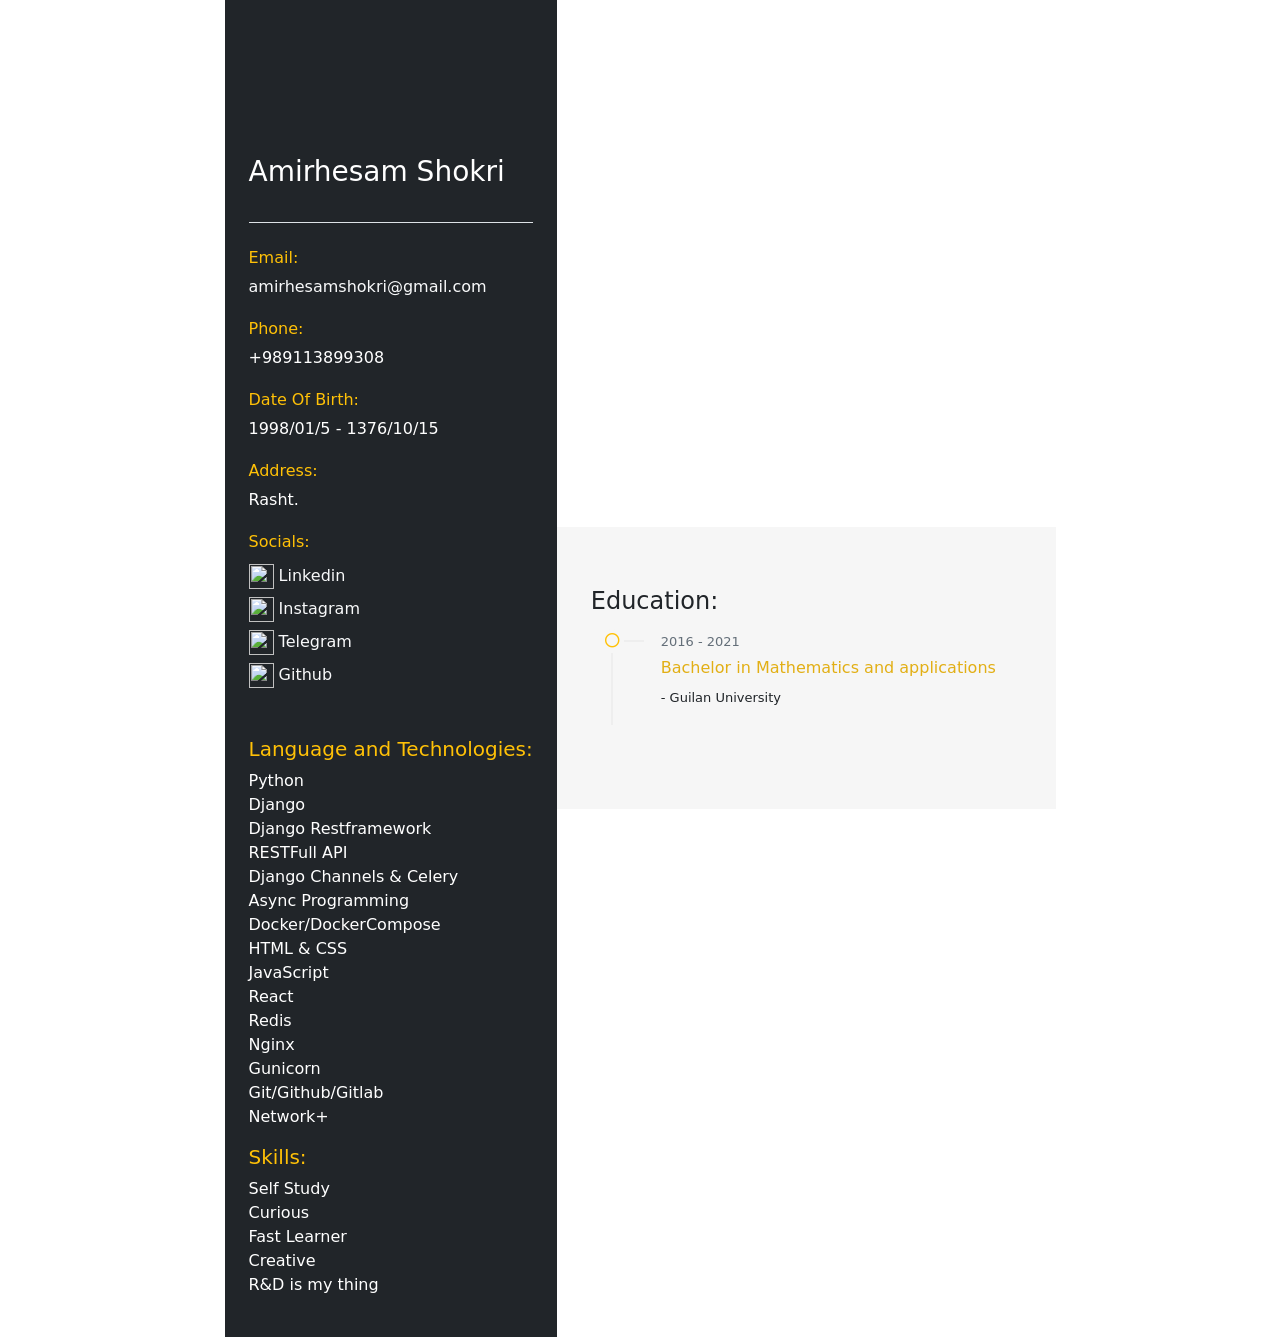
==== commit a2a22b1f: "initial_1" ====
--- a/index.html
+++ b/index.html
@@ -1,439 +1,111 @@
 <!DOCTYPE html>
 <html lang="en">
-  <head>
-    <meta charset="utf-8" />
-    <title>Alireza Resume</title>
-    <meta content="width=device-width, initial-scale=1.0" name="viewport" />
-    <meta content="" name="keywords" />
-    <meta content="" name="description" />
 
-    <!-- Favicons -->
-    <link href="img/testimonial-2.jpg" rel="icon" />
-    <link href="img/testimonial-2.jpg" rel="apple-touch-icon" />
+<head>
+  <meta charset="utf-8">
+  <!--  This file has been downloaded from bootdey.com @bootdey on twitter -->
+  <!--  All snippets are MIT license http://bootdey.com/license -->
+  <title></title>
+  <meta name="viewport" content="width=device-width, initial-scale=1">
+  <link rel="icon" type="image/png" href="https://img.icons8.com/ios-glyphs/30/000000/user-male-circle.png" sizes="16x16">  
+  <meta name="description" content="This is my personal Resume website to see how i am doing.">
+  <meta property="og:title" id="ogtitle" content="Amirhesam Shokri Resume" />
+  <meta property="og:url" id="ogurl" content="https://amirhesam1998.github.io" />
+  <meta property="og:description" content="This is my personal Resume website to see how i am doing.">
+  <!-- <meta property="og:image" id="ogimage" content="https://icc-aria.ir/static/img/team_11.jpg"> -->
+  <meta property="og:locale" content="en_US" />
+  <meta property="og:locale:alternate" content="fa_IR" />
+  <meta property="og:type" content="website" />
 
-    <!-- Bootstrap CSS File -->
-    <link href="lib/bootstrap/css/bootstrap.min.css" rel="stylesheet" />
-    <link href="lib/bootstrap/css/bootstrap1min.css" rel="stylesheet" />
+  <link href="https://cdn.jsdelivr.net/npm/bootstrap@5.1.1/dist/css/bootstrap.min.css" rel="stylesheet"
+    integrity="sha384-F3w7mX95PdgyTmZZMECAngseQB83DfGTowi0iMjiWaeVhAn4FJkqJByhZMI3AhiU" crossorigin="anonymous">
+  <link rel="stylesheet" href="./static/css/styles.css">
 
-    <!-- Libraries CSS Files -->
-    <link href="lib/font-awesome/css/font-awesome.min.css" rel="stylesheet" />
-    <link href="lib/animate/animate.min.css" rel="stylesheet" />
-    <link href="lib/ionicons/css/ionicons.min.css" rel="stylesheet" />
-    <link href="lib/owlcarousel/assets/owl.carousel.min.css" rel="stylesheet" />
-    <link href="lib/lightbox/css/lightbox.min.css" rel="stylesheet" />
+</head>
 
-    <!-- Main Stylesheet File -->
-    <link href="css/style.css" rel="stylesheet" />
-    <!-- <link href="css/style-green.css" rel="stylesheet"> -->
-    <!-- <link href="css/style-orange.css" rel="stylesheet"> -->
-    <!-- <link href="css/style-purple.css" rel="stylesheet"> -->
-    <!-- <link href="css/style-red.css" rel="stylesheet"> -->
-    <!-- <link href="css/style-sky-blue.css" rel="stylesheet"> -->
-  </head>
+<body>
+  <link rel="stylesheet" href="https://cdnjs.cloudflare.com/ajax/libs/font-awesome/5.13.1/css/all.min.css"
+    integrity="sha256-2XFplPlrFClt0bIdPgpz8H7ojnk10H69xRqd9+uTShA=" crossorigin="anonymous" />
 
-  <body id="page-top" class="rtl">
-    <section id="about" class="about-mf sect-pt4 route">
-      <div class="container">
-        <div class="row">
-          <div class="col-sm-12">
-            <div class="box-shadow-full">
-              <div class="row">
-                <div class="col-md-6">
-                  <div class="row">
-                    <div class="col-sm-6 col-md-5">
-                      <div class="about-img">
-                        <img
-                          src="img/testimonial-2.jpg"
-                          class="img-fluid rounded b-shadow-a"
-                          alt=""
-                        />
-                      </div>
-                    </div>
-                    <div class="col-sm-6 col-md-7">
-                      <div class="about-info">
-                        <p>
-                          <span class="title-s">نام: </span>
-                          <span>حمزه عزیززاده</span>
-                        </p>
-                        <p>
-                          <span class="title-s">مشخصات: </span>
-                          <span>طراح و توسعه دهنده وب</span>
-                        </p>
-                        <p>
-                          <span class="title-s">پست الکترونیک: </span>
-                          <a href="mailto:hamzehazizzadeh4@gmail.com"
-                            >hamzehazizzadeh4@gmail.com</a
-                          >
-                        </p>
-                        <p>
-                          <span class="title-s">تلفن: </span>
-                          <a href="tel:+989103278696">09103278696</a>
-                        </p>
-                      </div>
-                    </div>
+  <div class="container">
+    <div class="row justify-content-center">
+      <div class="col-md-9">
+        <div class="row align-items-center">
+          <div class="col-lg-5">
+            <div class="resume-base bg-dark user-dashboard-info-box p-4">
+              <div class="profile">
+                <div class="jobster-user-info">
+                  <div class="profile-avatar">
+                    <img class="img-fluid " src="" alt="" id="Avatar">
                   </div>
-                  <div class="skill-mf">
-                    <p class="title-s">مهارت های من</p>
-                    <span>Java Script</span> <span class="pull-left">89%</span>
-                    <div class="progress">
-                      <div
-                        class="progress-bar"
-                        role="progressbar"
-                        style="width: 89%"
-                        aria-valuenow="89"
-                        aria-valuemin="0"
-                        aria-valuemax="100"
-                      ></div>
-                    </div>
-                    <span>React JS</span> <span class="pull-left">86%</span>
-                    <div class="progress">
-                      <div
-                        class="progress-bar"
-                        role="progressbar"
-                        style="width: 86%"
-                        aria-valuenow="86"
-                        aria-valuemin="0"
-                        aria-valuemax="100"
-                      ></div>
-                    </div>
-                    <span>Redux</span> <span class="pull-left">79%</span>
-                    <div class="progress">
-                      <div
-                        class="progress-bar"
-                        role="progressbar"
-                        style="width: 79%"
-                        aria-valuenow="79"
-                        aria-valuemin="0"
-                        aria-valuemax="100"
-                      ></div>
-                    </div>
-                    <span>Type Script</span> <span class="pull-left">84%</span>
-                    <div class="progress">
-                      <div
-                        class="progress-bar"
-                        role="progressbar"
-                        style="width: 84%"
-                        aria-valuenow="84"
-                        aria-valuemin="0"
-                        aria-valuemax="100"
-                      ></div>
-                    </div>
-                    <span>PWA</span> <span class="pull-left">82%</span>
-                    <div class="progress">
-                      <div
-                        class="progress-bar"
-                        role="progressbar"
-                        style="width: 82%"
-                        aria-valuenow="82"
-                        aria-valuemin="0"
-                        aria-valuemax="100"
-                      ></div>
-                    </div>
+                  <div class="profile-avatar-info mt-3">
+                    <h3 class="text-white" id="Name"></h3>
                   </div>
                 </div>
-                <div class="col-md-6">
-                  <div class="about-me pt-4 pt-md-0">
-                    <div class="title-box-2">
-                      <h5 class="title-left">درباره من</h5>
-                    </div>
-                    <p class="lead text-justify">
-                      لورم ایپسوم متن ساختگی با تولید سادگی نامفهوم از صنعت چاپ
-                      و با استفاده از طراحان گرافیک است چاپگرها و متون بلکه
-                      روزنامه و مجله در ستون و سطرآنچنان که لازم است و برای
-                      شرایط فعلی تکنولوژی مورد نیاز.
-                    </p>
-                    <p class="lead text-justify">
-                      لورم ایپسوم متن ساختگی با تولید سادگی نامفهوم از صنعت چاپ
-                      و با استفاده از طراحان گرافیک است چاپگرها و متون بلکه
-                      روزنامه و مجله در ستون و سطرآنچنان که لازم است و برای
-                      شرایط فعلی تکنولوژی مورد نیاز.
-                    </p>
-                    <p class="lead text-justify">
-                      لورم ایپسوم متن ساختگی با تولید سادگی نامفهوم از صنعت چاپ
-                      و با استفاده از طراحان گرافیک است چاپگرها و متون بلکه
-                      روزنامه و مجله در ستون و سطرآنچنان که لازم است و برای
-                      روزنامه و مجله در ستون و سطرآنچنان که لازم است و برای
-                      روزنامه و مجله در ستون و سطرآنچنان که لازم است و برای
-                      شرایط فعلی تکنولوژی مورد نیاز.
-                    </p>
-                  </div>
+              </div>
+              <div class="about-candidate border-top">
+                <div class="candidate-info">
+                  <h6 class="text-warning">Email:</h6>
+                  <p class="text-white" ><a class= "link-light text-decoration-none" href="" id="Email"></a></p>
                 </div>
+                <div class="candidate-info">
+                  <h6 class="text-warning">Phone:</h6>
+                  <p class="text-white" id="Phone"></p>
+                </div>
+                <div class="candidate-info">
+                  <h6 class="text-warning">Date Of Birth:</h6>
+                  <p class="text-white" id="BirthDate"></p>
+                </div>
+                <div class="candidate-info">
+                  <h6 class="text-warning">Address:</h6>
+                  <p class="text-white" id="Address"></p>
+                </div>
+                <div class="candidate-info">
+                  <h6 class="text-warning">Socials:</h6>
+                  <p class="text-white" id="Socials"></p>
+                </div>
+              </div>
+              <div class="mt-0">
+                <h5 class="text-warning">Language and Technologies:</h5>
+                <div id="LangTech"></div>
+              </div>
+              <div class="mt-0 py-3">
+                <h5 class="text-warning">Skills:</h5>
+                <div id="Skills"></div>
+              </div>
+            </div>
+          </div>
+          <div class="col-lg-7">
+            <div class="resume-experience">
+              <div class="timeline-box">
+                <h4 class="resume-experience-title">Education:</h4>
+                <div id="Educations"></div>
+
+                <div class="timeline-box mt-4">
+                  <div id="Work"></div>
+                </div>
+                <div id=Awards></div>                
+                
               </div>
             </div>
           </div>
         </div>
       </div>
-    </section>
+    </div>
 
-    <section id="work" class="portfolio-mf sect-pt4 route">
-      <div class="container">
-        <div class="row">
-          <div class="col-sm-12">
-            <div class="title-box text-center">
-              <h3 class="title-a">نمونه کارها</h3>
-              <p class="subtitle-a">
-                لورم ایپسوم متن ساختگی با تولید سادگی نامفهوم از صنعت چاپ.
-              </p>
-              <div class="line-mf"></div>
-            </div>
-          </div>
-        </div>
-        <div class="row">
-          <div class="col-md-4">
-            <div class="work-box">
-              <a href="img/work-1.jpg" data-lightbox="gallery-mf">
-                <div class="work-img">
-                  <img src="img/work-1.jpg" alt="" class="img-fluid" />
-                </div>
-                <div class="work-content">
-                  <div class="row">
-                    <div class="col-sm-8">
-                      <h2 class="w-title">لورم ایپسوم متن ساختگی.</h2>
-                      <div class="w-more">
-                        <span class="w-ctegory">طراحی وب سایت</span> /
-                        <span class="w-date">18 تیر. 1398</span>
-                      </div>
-                    </div>
-                    <div class="col-sm-4">
-                      <div class="w-like">
-                        <span class="ion-ios-plus-outline"></span>
-                      </div>
-                    </div>
-                  </div>
-                </div>
-              </a>
-            </div>
-          </div>
-          <div class="col-md-4">
-            <div class="work-box">
-              <a href="img/work-2.jpg" data-lightbox="gallery-mf">
-                <div class="work-img">
-                  <img src="img/work-2.jpg" alt="" class="img-fluid" />
-                </div>
-                <div class="work-content">
-                  <div class="row">
-                    <div class="col-sm-8">
-                      <h2 class="w-title">لورم ایپسوم متن ساختگی.</h2>
-                      <div class="w-more">
-                        <span class="w-ctegory">طراحی وب سایت</span> /
-                        <span class="w-date">18 تیر. 1398</span>
-                      </div>
-                    </div>
-                    <div class="col-sm-4">
-                      <div class="w-like">
-                        <span class="ion-ios-plus-outline"></span>
-                      </div>
-                    </div>
-                  </div>
-                </div>
-              </a>
-            </div>
-          </div>
-          <div class="col-md-4">
-            <div class="work-box">
-              <a href="img/work-3.jpg" data-lightbox="gallery-mf">
-                <div class="work-img">
-                  <img src="img/work-3.jpg" alt="" class="img-fluid" />
-                </div>
-                <div class="work-content">
-                  <div class="row">
-                    <div class="col-sm-8">
-                      <h2 class="w-title">لورم ایپسوم متن ساختگی.</h2>
-                      <div class="w-more">
-                        <span class="w-ctegory">طراحی وب سایت</span> /
-                        <span class="w-date">18 تیر. 1398</span>
-                      </div>
-                    </div>
-                    <div class="col-sm-4">
-                      <div class="w-like">
-                        <span class="ion-ios-plus-outline"></span>
-                      </div>
-                    </div>
-                  </div>
-                </div>
-              </a>
-            </div>
-          </div>
-          <div class="col-md-4">
-            <div class="work-box">
-              <a href="img/work-4.jpg" data-lightbox="gallery-mf">
-                <div class="work-img">
-                  <img src="img/work-4.jpg" alt="" class="img-fluid" />
-                </div>
-                <div class="work-content">
-                  <div class="row">
-                    <div class="col-sm-8">
-                      <h2 class="w-title">لورم ایپسوم متن ساختگی.</h2>
-                      <div class="w-more">
-                        <span class="w-ctegory">طراحی وب سایت</span> /
-                        <span class="w-date">18 تیر. 1398</span>
-                      </div>
-                    </div>
-                    <div class="col-sm-4">
-                      <div class="w-like">
-                        <span class="ion-ios-plus-outline"></span>
-                      </div>
-                    </div>
-                  </div>
-                </div>
-              </a>
-            </div>
-          </div>
-          <div class="col-md-4">
-            <div class="work-box">
-              <a href="img/work-5.jpg" data-lightbox="gallery-mf">
-                <div class="work-img">
-                  <img src="img/work-5.jpg" alt="" class="img-fluid" />
-                </div>
-                <div class="work-content">
-                  <div class="row">
-                    <div class="col-sm-8">
-                      <h2 class="w-title">لورم ایپسوم متن ساختگی.</h2>
-                      <div class="w-more">
-                        <span class="w-ctegory">طراحی وب سایت</span> /
-                        <span class="w-date">18 تیر. 1398</span>
-                      </div>
-                    </div>
-                    <div class="col-sm-4">
-                      <div class="w-like">
-                        <span class="ion-ios-plus-outline"></span>
-                      </div>
-                    </div>
-                  </div>
-                </div>
-              </a>
-            </div>
-          </div>
-          <div class="col-md-4">
-            <div class="work-box">
-              <a href="img/work-6.jpg" data-lightbox="gallery-mf">
-                <div class="work-img">
-                  <img src="img/work-6.jpg" alt="" class="img-fluid" />
-                </div>
-                <div class="work-content">
-                  <div class="row">
-                    <div class="col-sm-8">
-                      <h2 class="w-title">لورم ایپسوم متن ساختگی.</h2>
-                      <div class="w-more">
-                        <span class="w-ctegory">طراحی وب سایت</span> /
-                        <span class="w-date">18 تیر. 1398</span>
-                      </div>
-                    </div>
-                    <div class="col-sm-4">
-                      <div class="w-like">
-                        <span class="ion-ios-plus-outline"></span>
-                      </div>
-                    </div>
-                  </div>
-                </div>
-              </a>
-            </div>
-          </div>
-        </div>
-      </div>
-    </section>
 
-    <section
-      class="paralax-mf footer-paralax bg-image sect-mt4 route"
-      style="background-image: url(img/overlay-bg.jpg)"
-    >
-      <div class="overlay-mf"></div>
-      <div class="container">
-        <div class="row">
-          <div class="col-sm-12">
-            <div class="contact-mf">
-              <div id="contact" class="box-shadow-full">
-                <div class="row">
-                  <div class="col-md-6">
-                    <div class="title-box-2 pt-4 pt-md-0">
-                      <h5 class="title-left">در تماس باشید</h5>
-                    </div>
-                    <div class="more-info">
-                      <p class="lead">
-                        لورم ایپسوم متن ساختگی با تولید سادگی نامفهوم از صنعت
-                        چاپ و با استفاده از طراحان گرافیک است چاپگرها و متون
-                        بلکه روزنامه و مجله در ستون و سطرآنچنان که لازم است و
-                        برای شرایط فعلی تکنولوژی مورد نیاز و کاربردهای متنوع با
-                        هدف بهبود ابزارهای کاربردی می باشد کتابهای زیادی در شصت
-                        و سه درصد گذشته حال و آینده؟
-                      </p>
-                      <ul class="list-ico pr-0">
-                        <li><span class="ion-ios-location"></span> ایران</li>
-                        <li>
-                          <span class="ion-ios-telephone"></span> 09103278696
-                        </li>
-                        <li>
-                          <span class="ion-email"></span>
-                          hamzehazizzadeh4@gmail.com
-                        </li>
-                      </ul>
-                    </div>
-                    <div class="socials">
-                      <ul>
-                        <li>
-                          <a href=""
-                            ><span class="ico-circle"
-                              ><i class="ion-social-facebook"></i></span
-                          ></a>
-                        </li>
-                        <li>
-                          <a href=""
-                            ><span class="ico-circle"
-                              ><i class="ion-social-instagram"></i></span
-                          ></a>
-                        </li>
-                        <li>
-                          <a href=""
-                            ><span class="ico-circle"
-                              ><i class="ion-social-twitter"></i></span
-                          ></a>
-                        </li>
-                        <li>
-                          <a href=""
-                            ><span class="ico-circle"
-                              ><i class="ion-social-pinterest"></i></span
-                          ></a>
-                        </li>
-                      </ul>
-                    </div>
-                  </div>
-                </div>
-              </div>
-            </div>
-          </div>
-        </div>
-      </div>
-      <footer>
-        <div class="container">
-          <div class="row">
-            <div class="col-sm-12">
-              <div class="copyright-box">
-              </div>
-            </div>
-          </div>
-        </div>
-      </footer>
-    </section>
-    <!--/ Section Contact-footer End /-->
+    <script src="https://cdnjs.cloudflare.com/ajax/libs/jquery/3.6.0/jquery.min.js"
+      integrity="sha512-894YE6QWD5I59HgZOGReFYm4dnWc1Qt5NtvYSaNcOP+u1T9qYdvdihz0PPSiiqn/+/3e7Jo4EaG7TubfWGUrMQ=="
+      crossorigin="anonymous" referrerpolicy="no-referrer"></script>
+    <script src="https://cdn.jsdelivr.net/npm/bootstrap@5.1.1/dist/js/bootstrap.bundle.min.js"
+      integrity="sha384-/bQdsTh/da6pkI1MST/rWKFNjaCP5gBSY4sEBT38Q/9RBh9AH40zEOg7Hlq2THRZ"
+      crossorigin="anonymous"></script>
 
-    <a href="#" class="back-to-top"><i class="fa fa-chevron-up"></i></a>
-    <div id="preloader"></div>
+    <script type="text/javascript" src="./static/js/detail.js"></script>
+</body>
 
-    <!-- JavaScript Libraries -->
-    <script src="lib/jquery/jquery.min.js"></script>
-    <script src="lib/jquery/jquery-migrate.min.js"></script>
-    <script src="lib/popper/popper.min.js"></script>
-    <script src="lib/bootstrap/js/bootstrap.min.js"></script>
-    <script src="lib/easing/easing.min.js"></script>
-    <script src="lib/counterup/jquery.waypoints.min.js"></script>
-    <script src="lib/counterup/jquery.counterup.js"></script>
-    <script src="lib/owlcarousel/owl.carousel.min.js"></script>
-    <script src="lib/lightbox/js/lightbox.min.js"></script>
-    <script src="lib/typed/typed.min.js"></script>
-    <!-- Contact Form JavaScript File -->
-    <script src="contactform/contactform.js"></script>
 
-    <!-- Template Main Javascript File -->
-    <script src="js/main.js"></script>
-  </body>
-</html>
+
+
+
+</html>
--- a/static/css/styles.css
+++ b/static/css/styles.css
@@ -0,0 +1,213 @@
+/* My Resume */
+.profile {
+    margin-bottom: 25px;
+}
+.profile .jobster-user-info {
+    display: inline-block;
+    width: 100%;
+}
+.profile .jobster-user-info .profile-avatar {
+    position: relative;
+    height: 115px;
+    width: 115px;
+    border-radius: 100%;
+    display: inline-block;
+}
+.profile .jobster-user-info .profile-avatar img {
+    border-radius: 100%;
+}
+.profile .jobster-user-info .profile-avatar i {
+    font-size: 16px;
+    color: #21c87a;
+    position: absolute;
+    background: #ffffff;
+    border-radius: 100%;
+    cursor: pointer;
+    height: 30px;
+    width: 30px;
+    line-height: 30px;
+    text-align: center;
+    bottom: 20px;
+    right: -5px;
+}
+
+.about-candidate {
+    padding: 25px 0px;
+}
+.about-candidate .candidate-info {
+    margin-bottom: 20px;
+}
+
+.resume-experience {
+    padding-left: 10px;
+    padding-top: 60px;
+    padding-bottom: 60px;
+    position: relative;
+    padding-right: 50px;
+    background: #f6f6f6;
+}
+.resume-experience:before {
+    position: absolute;
+    left: -40%;
+    right: 0;
+    width: 100%;
+    height: 100%;
+    background: #f6f6f6;
+    content: "";
+    z-index: -1;
+    top: 0;
+}
+.resume-experience .jobster-candidate-timeline .jobster-timeline-item .jobster-timeline-cricle {
+    border-color: #f6f6f6;
+}
+
+.user-dashboard-info-box .select2-container--default .select2-selection--single .select2-selection__rendered {
+    font-weight: bold;
+    color: #626262;
+}
+
+@media (max-width: 1199px) {
+    .secondary-menu ul li a {
+        padding: 10px 15px;
+    }
+}
+
+@media (max-width: 991px) {
+    .resume-experience {
+        padding-left: 15px;
+        padding-top: 30px;
+        padding-bottom: 30px;
+        padding-right: 15px;
+    }
+    .resume-experience:before {
+        content: none;
+    }
+    .secondary-menu ul li {
+        display: inline-block;
+    }
+}
+
+@media (max-width: 575px) {
+    .secondary-menu ul li a {
+        padding: 4px 8px;
+    }
+}
+
+/*****************************
+    Progress Bar
+*****************************/
+.progress {
+    position: relative;
+    overflow: inherit;
+    height: 3px;
+    margin: 40px 0px 15px;
+    width: 100%;
+    display: inline-block;
+}
+.progress .progress-bar {
+    height: 3px;
+    background: #21c87a;
+}
+.progress .progress-bar-title {
+    position: absolute;
+    left: 0;
+    top: -20px;
+    color: #212529;
+    font-size: 14px;
+    font-weight: 600;
+}
+.progress .progress-bar-number {
+    position: absolute;
+    right: 0;
+    color: #646f79;
+    top: -20px;
+}
+
+
+/* Jobster Candidate */
+.jobster-candidate-timeline {
+    position: relative;
+}
+.jobster-candidate-timeline:before {
+    content: "";
+    position: absolute;
+    left: 20px;
+    width: 2px;
+    top: 5px;
+    bottom: 5px;
+    height: calc(100% - 5px);
+    background-color: #eeeeee;
+}
+
+.jobster-candidate-timeline .jobster-timeline-item {
+    display: table;
+    position: relative;
+    margin-bottom: 20px;
+    width: 100%;
+}
+
+.jobster-candidate-timeline .jobster-timeline-item .jobster-timeline-cricle {
+    border-radius: 50%;
+    border: 12px solid white;
+    z-index: 1;
+    top: 5px;
+    left: 9px;
+    position: absolute;
+}
+.jobster-candidate-timeline .jobster-timeline-item .jobster-timeline-cricle:before {
+    content: "";
+    position: absolute;
+    left: 12px;
+    width: 20px;
+    top: -1px;
+    bottom: 5px;
+    height: 2px;
+    background-color: #eeeeee;
+}
+.jobster-candidate-timeline .jobster-timeline-item .jobster-timeline-cricle > i {
+    font-size: 15px;
+    top: -8px;
+    left: -7px;
+    position: absolute;
+    color: #ffc107;
+}
+
+.jobster-candidate-timeline .jobster-timeline-item .jobster-timeline-info {
+    display: table-cell;
+    vertical-align: top;
+    padding: 5px 0 0 70px;
+}
+.jobster-candidate-timeline .jobster-timeline-item .jobster-timeline-info h6 {
+    color: #e2af15;
+    margin: 5px 0 0px;
+}
+.jobster-candidate-timeline .jobster-timeline-item .jobster-timeline-info span {
+    color: #212529;
+    font-size: 13px;
+    font-weight: 500;
+}
+
+.jobster-candidate-timeline span.jobster-timeline-time {
+    color: #646f79 !important;
+}
+
+.jobster-candidate-timeline .jobster-timeline-icon {
+    border: 2px solid #eeeeee;
+    width: 42px;
+    height: 42px;
+    border-radius: 50%;
+    line-height: 42px;
+    text-align: center;
+    background: #ffffff;
+    position: relative;
+    margin-bottom: 20px;
+}
+.jobster-candidate-timeline .jobster-timeline-icon i {
+    font-size: 16px;
+    color: #212529;
+}
+
+.select2-container--default .select2-selection--single .select2-selection__arrow {
+    top: 16px;
+}
+
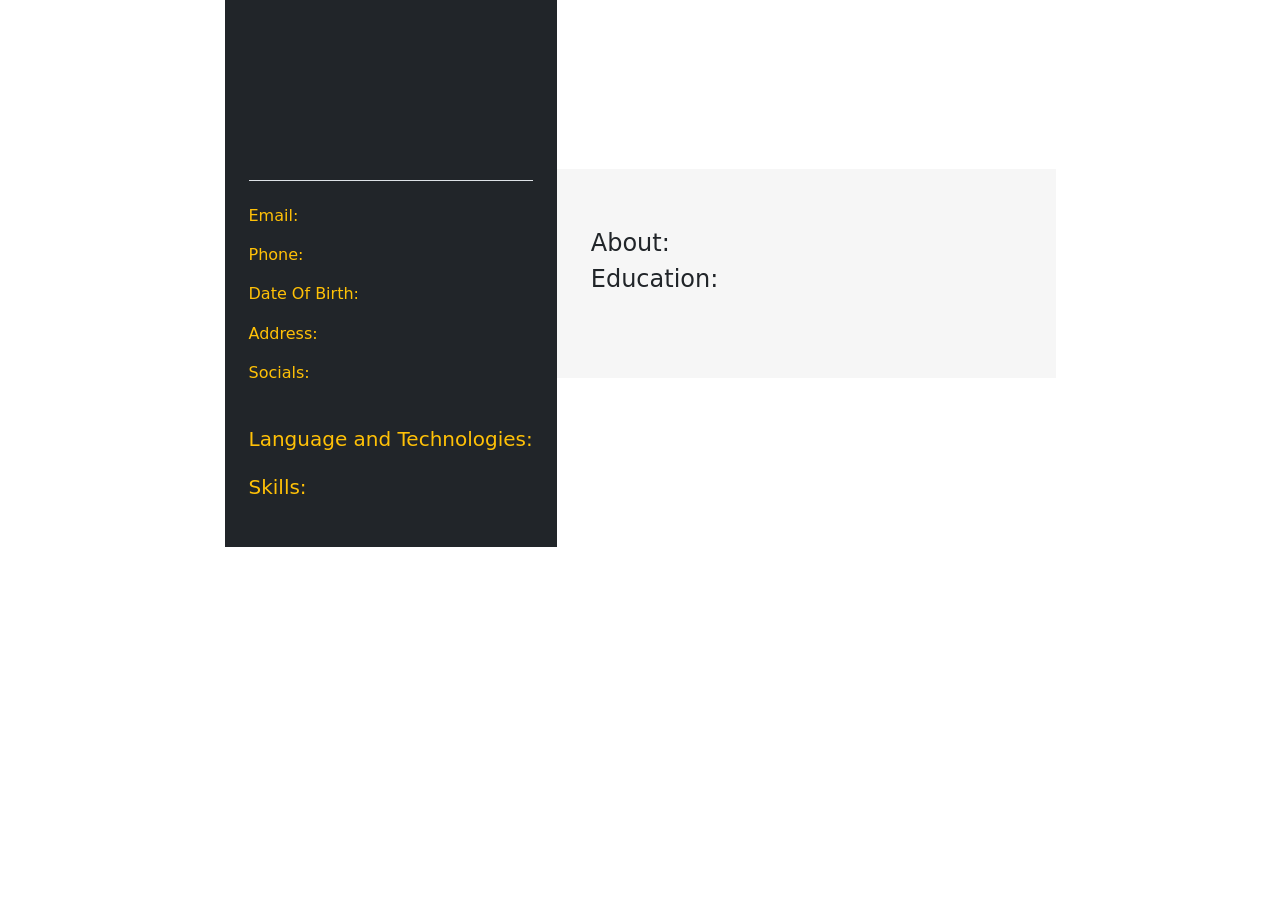
==== commit beb42a91: "initial_2" ====
--- a/index.html
+++ b/index.html
@@ -75,9 +75,13 @@
               </div>
             </div>
           </div>
+          
           <div class="col-lg-7">
             <div class="resume-experience">
               <div class="timeline-box">
+                <h4 class="resume-experience-title">About:</h4>
+                <div id="About"></div>
+
                 <h4 class="resume-experience-title">Education:</h4>
                 <div id="Educations"></div>
 
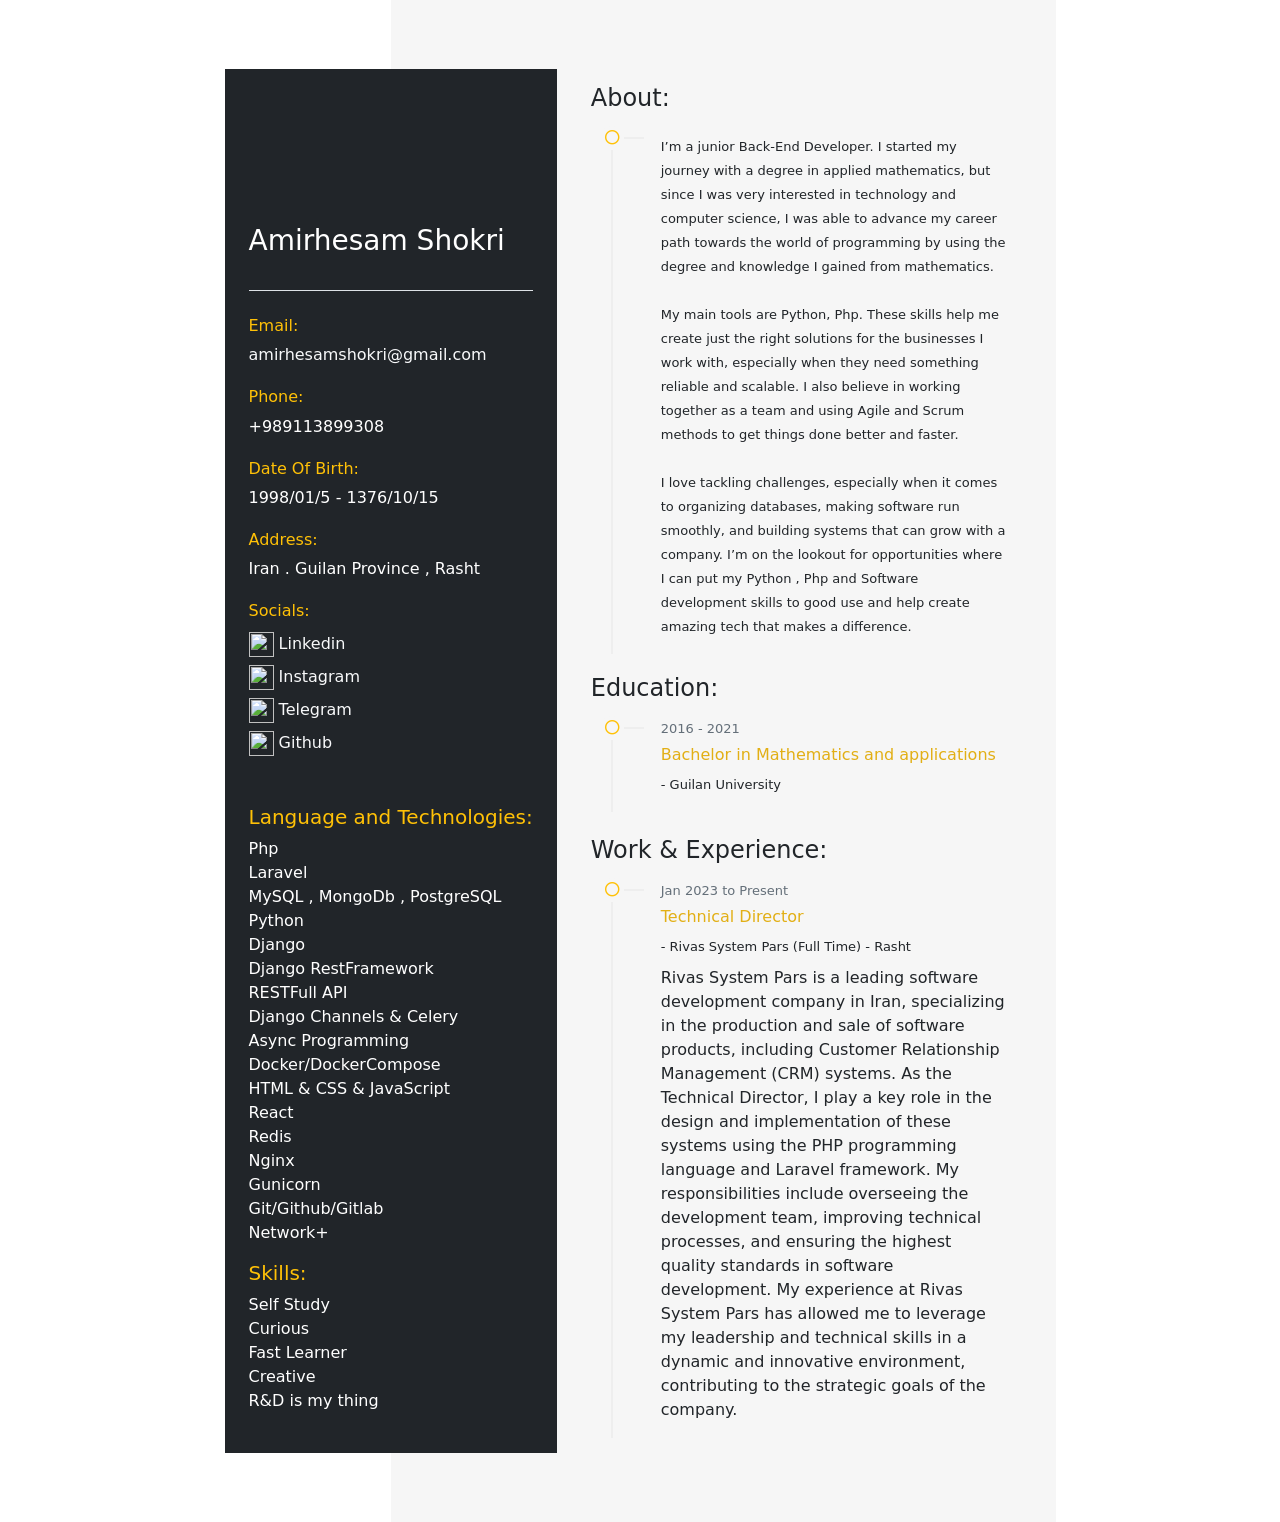
==== commit 8a3af252: "final CV" ====
--- a/index.html
+++ b/index.html
@@ -79,11 +79,19 @@
           <div class="col-lg-7">
             <div class="resume-experience">
               <div class="timeline-box">
-                <h4 class="resume-experience-title">About:</h4>
-                <div id="About"></div>
+
+                <div class="timeline-box mt-4">
+                  <h4 class="resume-experience-title">About:</h4>
+                  <div id="About"></div>
+                </div>
 
                 <h4 class="resume-experience-title">Education:</h4>
                 <div id="Educations"></div>
+
+                <div class="timeline-box mt-4">
+                  <h4 class="resume-experience-title">Work &amp; Experience:</h4>
+                  <div id="Work"></div>
+                </div>
 
                 <div class="timeline-box mt-4">
                   <div id="Work"></div>
